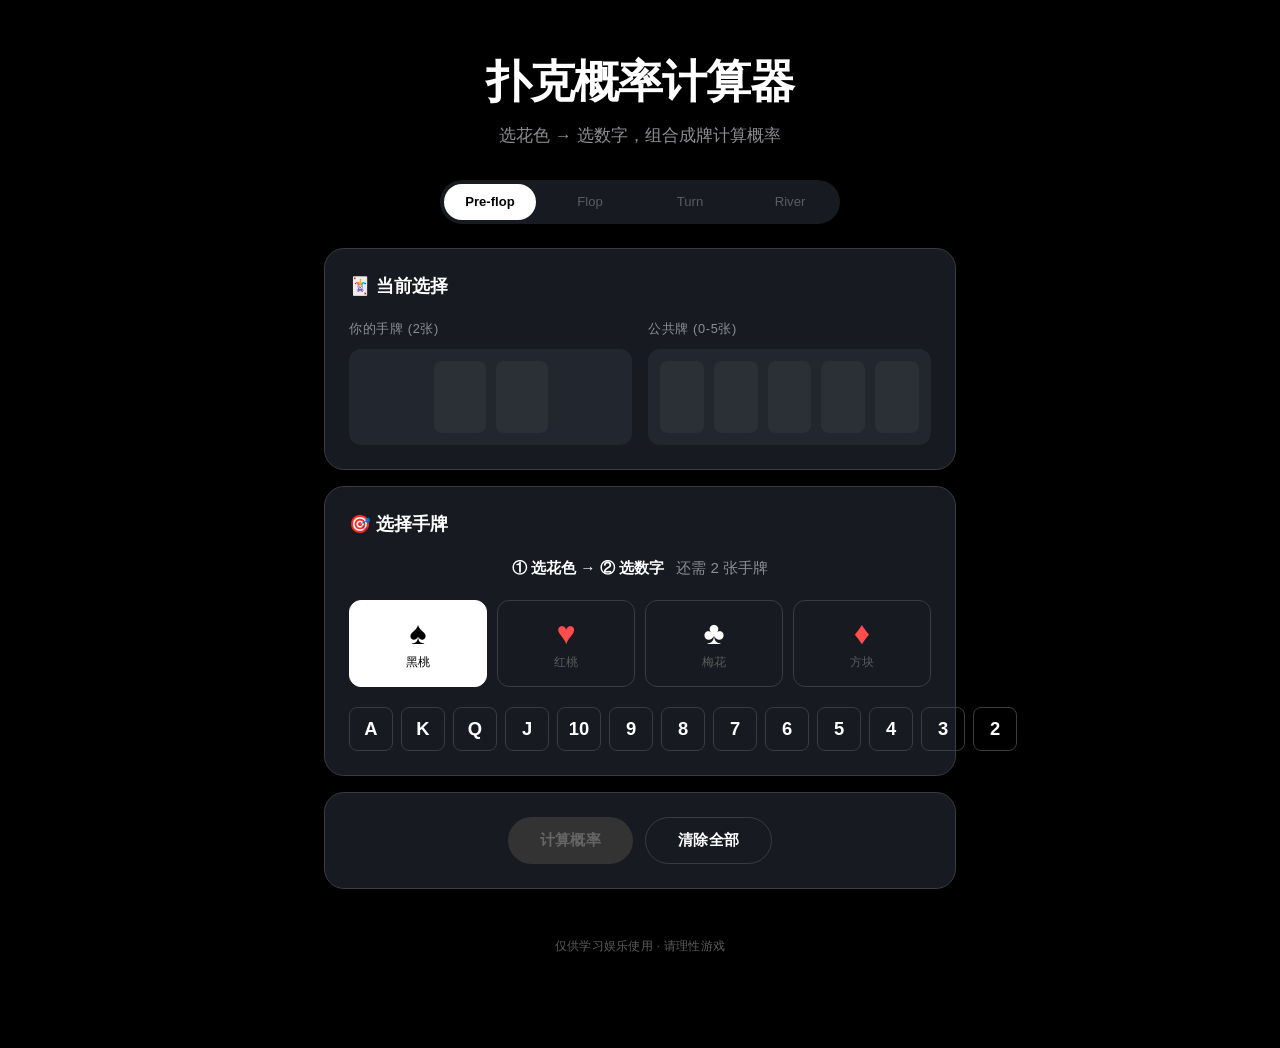
==== index.html @ 6c7aaf32 "style: Tesla极简科技风格UI重构" ====
<!DOCTYPE html>
<html lang="zh-CN">
<head>
    <meta charset="UTF-8">
    <meta name="viewport" content="width=device-width, initial-scale=1.0, maximum-scale=1.0, user-scalable=no, viewport-fit=cover">
    <meta name="theme-color" content="#000000">
    <meta name="apple-mobile-web-app-capable" content="yes">
    <meta name="apple-mobile-web-app-status-bar-style" content="black-translucent">
    <meta name="apple-mobile-web-app-title" content="扑克计算器">
    <meta name="description" content="德州扑克概率计算器 - 支持全阶段牌型概率计算，纯前端无需联网">
    <meta name="format-detection" content="telephone=no">
    
    <title>德州扑克概率计算器</title>
    
    <link rel="manifest" href="manifest.json">
    <link rel="apple-touch-icon" href="data:image/svg+xml,%3Csvg xmlns='http://www.w3.org/2000/svg' viewBox='0 0 192 192'%3E%3Crect width='192' height='192' rx='24' fill='%23000'/%3E%3Ctext x='96' y='120' font-size='100' text-anchor='middle' fill='%23fff'%3E♠%3C/text%3E%3C/svg%3E">
    <link rel="stylesheet" href="css/style.css">
</head>
<body>
    <div class="container">
        <header>
            <h1>扑克概率计算器</h1>
            <p>选花色 → 选数字，组合成牌计算概率</p>
        </header>

        <!-- 阶段指示器 -->
        <div class="stage-indicator">
            <div class="stage-item" id="stage-preflop">Pre-flop</div>
            <div class="stage-item" id="stage-flop">Flop</div>
            <div class="stage-item" id="stage-turn">Turn</div>
            <div class="stage-item" id="stage-river">River</div>
        </div>

        <!-- 已选牌展示 -->
        <div class="section">
            <div class="section-title">🃏 当前选择</div>
            <div class="selected-cards-area">
                <div class="card-group">
                    <div class="card-group-label">你的手牌 (2张)</div>
                    <div class="card-slots" id="hole-slots">
                        <div class="card-slot" data-index="0" onclick="removeHoleCard(0)"></div>
                        <div class="card-slot" data-index="1" onclick="removeHoleCard(1)"></div>
                    </div>
                </div>
                <div class="card-group">
                    <div class="card-group-label">公共牌 (0-5张)</div>
                    <div class="card-slots" id="community-slots">
                        <div class="card-slot" data-index="0" onclick="removeCommunityCard(0)"></div>
                        <div class="card-slot" data-index="1" onclick="removeCommunityCard(1)"></div>
                        <div class="card-slot" data-index="2" onclick="removeCommunityCard(2)"></div>
                        <div class="card-slot" data-index="3" onclick="removeCommunityCard(3)"></div>
                        <div class="card-slot" data-index="4" onclick="removeCommunityCard(4)"></div>
                    </div>
                </div>
            </div>
        </div>

        <!-- 两步选牌区域 -->
        <div class="section">
            <div class="section-title">🎯 选择手牌</div>
            
            <div class="picker-hint" id="picker-hint">
                <strong>① 选一个花色</strong> → <strong>② 选一个数字</strong>
            </div>
            
            <!-- 花色选择 -->
            <div class="suit-picker" id="suit-picker">
                <button class="suit-btn" data-suit="♠" onclick="selectSuit('♠')">
                    <span class="suit-icon">♠</span>
                    <span class="suit-name">黑桃</span>
                </button>
                <button class="suit-btn" data-suit="♥" onclick="selectSuit('♥')">
                    <span class="suit-icon">♥</span>
                    <span class="suit-name">红桃</span>
                </button>
                <button class="suit-btn" data-suit="♣" onclick="selectSuit('♣')">
                    <span class="suit-icon">♣</span>
                    <span class="suit-name">梅花</span>
                </button>
                <button class="suit-btn" data-suit="♦" onclick="selectSuit('♦')">
                    <span class="suit-icon">♦</span>
                    <span class="suit-name">方块</span>
                </button>
            </div>
            
            <!-- 数字选择 -->
            <div class="rank-picker" id="rank-picker"></div>
        </div>

        <!-- 操作按钮 -->
        <div class="section" style="text-align:center;">
            <div class="actions">
                <button class="btn btn-primary" id="calc-btn" onclick="calculate()" disabled>计算概率</button>
                <button class="btn btn-secondary" onclick="clearAll()">清除全部</button>
            </div>
        </div>

        <!-- 进度条 -->
        <div class="progress-container" id="progress-area">
            <div class="progress-text" id="progress-text">正在计算...</div>
            <div class="progress-bar"><div class="progress-fill" id="progress-fill"></div></div>
        </div>

        <!-- 结果展示 -->
        <div class="section result-section" id="result-area">
            <div class="section-title">📊 概率分析</div>
            <div class="result-info" id="result-info"></div>
            <div class="probability-list" id="probability-list"></div>
        </div>

        <footer>
            <p>仅供学习娱乐使用 · 请理性游戏</p>
        </footer>
    </div>

    <!-- PWA 安装提示条 -->
    <div class="pwa-install-banner" id="pwa-banner">
        <span>添加到主屏幕，像App一样使用</span>
        <button class="btn btn-primary" id="pwa-install-btn" onclick="installPWA()" style="padding:8px 20px;font-size:0.85em;min-height:auto;">安装</button>
        <button class="btn btn-secondary" onclick="dismissPWA()" style="padding:8px 14px;font-size:0.85em;min-height:auto;">✕</button>
    </div>

    <script src="js/poker-engine.js"></script>
    <script>
        // ============ PWA 支持 ============
        let deferredPrompt = null;
        
        if ('serviceWorker' in navigator) {
            window.addEventListener('load', () => {
                navigator.serviceWorker.register('./sw.js')
                    .then(reg => console.log('SW 注册成功'))
                    .catch(err => console.log('SW 注册失败:', err));
            });
        }
        
        window.addEventListener('beforeinstallprompt', (e) => {
            e.preventDefault();
            deferredPrompt = e;
            setTimeout(() => {
                const banner = document.getElementById('pwa-banner');
                if (banner && !localStorage.getItem('pwa-dismissed')) {
                    banner.classList.add('show');
                }
            }, 3000);
        });
        
        function installPWA() {
            if (deferredPrompt) {
                deferredPrompt.prompt();
                deferredPrompt.userChoice.then((choiceResult) => {
                    if (choiceResult.outcome === 'accepted') {
                        console.log('用户接受了PWA安装');
                    }
                    deferredPrompt = null;
                    document.getElementById('pwa-banner').classList.remove('show');
                });
            } else {
                alert('iOS用户：请点击 Safari 底部分享按钮，然后选择「添加到主屏幕」');
            }
        }
        
        function dismissPWA() {
            document.getElementById('pwa-banner').classList.remove('show');
            localStorage.setItem('pwa-dismissed', 'true');
        }
        
        if (window.matchMedia('(display-mode: standalone)').matches || navigator.standalone === true) {
            document.body.classList.add('standalone');
        }

        // ============ 核心逻辑 ============
        let holeCards = [];
        let communityCards = [];
        let selectedSuit = '♠';
        const RANKS_ORDER = ['A', 'K', 'Q', 'J', '10', '9', '8', '7', '6', '5', '4', '3', '2'];

        function init() {
            renderRankPicker();
            updateUI();
        }

        function renderRankPicker() {
            const container = document.getElementById('rank-picker');
            container.innerHTML = '';
            
            for (const rank of RANKS_ORDER) {
                const btn = document.createElement('button');
                btn.className = 'rank-btn';
                btn.textContent = rank;
                btn.dataset.rank = rank;
                btn.setAttribute('aria-label', '数字' + rank);
                btn.onclick = () => onRankClick(rank);
                container.appendChild(btn);
            }
        }

        function selectSuit(suit) {
            selectedSuit = suit;
            updateSuitButtons();
            updateRankButtons();
        }

        function onRankClick(rank) {
            const cardStr = selectedSuit + rank;
            const card = new Card(selectedSuit, rank);
            
            const inHole = holeCards.find(c => c.toString() === cardStr);
            const inCommunity = communityCards.find(c => c.toString() === cardStr);
            
            if (inHole) {
                holeCards = holeCards.filter(c => c.toString() !== cardStr);
            } else if (inCommunity) {
                communityCards = communityCards.filter(c => c.toString() !== cardStr);
            } else {
                if (holeCards.length < 2) {
                    holeCards.push(card);
                } else if (communityCards.length < 5) {
                    communityCards.push(card);
                }
            }
            
            updateUI();
        }

        function removeHoleCard(index) {
            if (index < holeCards.length) {
                holeCards.splice(index, 1);
                updateUI();
            }
        }

        function removeCommunityCard(index) {
            if (index < communityCards.length) {
                communityCards.splice(index, 1);
                updateUI();
            }
        }

        function clearAll() {
            holeCards = [];
            communityCards = [];
            document.getElementById('result-area').classList.remove('visible');
            document.getElementById('progress-area').classList.remove('visible');
            updateUI();
        }

        function updateSuitButtons() {
            document.querySelectorAll('.suit-btn').forEach(btn => {
                const suit = btn.dataset.suit;
                btn.classList.toggle('active', suit === selectedSuit);
            });
        }

        function updateRankButtons() {
            document.querySelectorAll('.rank-btn').forEach(btn => {
                const rank = btn.dataset.rank;
                const cardStr = selectedSuit + rank;
                
                let isSelected = false;
                for (const s of SUITS) {
                    const cs = s + rank;
                    if (holeCards.find(c => c.toString() === cs) || 
                        communityCards.find(c => c.toString() === cs)) {
                        isSelected = true;
                        break;
                    }
                }
                
                const isCurrentSelected = holeCards.find(c => c.toString() === cardStr) || 
                                          communityCards.find(c => c.toString() === cardStr);
                
                btn.classList.remove('selected', 'disabled', 'other-suit');
                
                if (isCurrentSelected) {
                    btn.classList.add('selected');
                } else if (isSelected) {
                    btn.classList.add('other-suit');
                }
                
                if (holeCards.length >= 2 && communityCards.length >= 5 && !isSelected) {
                    btn.classList.add('disabled');
                }
            });
        }

        function updateUI() {
            const holeSlots = document.getElementById('hole-slots').children;
            for (let i = 0; i < 2; i++) {
                const slot = holeSlots[i];
                if (i < holeCards.length) {
                    const c = holeCards[i];
                    slot.textContent = c.toString();
                    slot.className = 'card-slot filled ' + ((c.suit === '♥' || c.suit === '♦') ? 'red' : 'black');
                } else {
                    slot.textContent = '';
                    slot.className = 'card-slot';
                }
            }
            
            const commSlots = document.getElementById('community-slots').children;
            for (let i = 0; i < 5; i++) {
                const slot = commSlots[i];
                if (i < communityCards.length) {
                    const c = communityCards[i];
                    slot.textContent = c.toString();
                    slot.className = 'card-slot filled ' + ((c.suit === '♥' || c.suit === '♦') ? 'red' : 'black');
                } else {
                    slot.textContent = '';
                    slot.className = 'card-slot';
                }
            }
            
            updateHint();
            updateSuitButtons();
            updateRankButtons();
            
            const stages = ['preflop', 'flop', 'turn', 'river'];
            const cc = communityCards.length;
            let active = cc >= 5 ? 3 : cc >= 4 ? 2 : cc >= 3 ? 1 : 0;
            stages.forEach((s, i) => {
                const el = document.getElementById('stage-' + s);
                el.classList.toggle('active', i === active);
            });
            
            document.getElementById('calc-btn').disabled = holeCards.length !== 2;
        }

        function updateHint() {
            const hint = document.getElementById('picker-hint');
            
            let hintHTML = '';
            if (holeCards.length < 2) {
                hintHTML = `<strong>① 选花色 → ② 选数字</strong> <span style="color:var(--text-secondary);margin-left:8px;">还需 ${2 - holeCards.length} 张手牌</span>`;
            } else if (communityCards.length < 5) {
                hintHTML = `<strong>① 选花色 → ② 选数字</strong> <span style="color:var(--text-secondary);margin-left:8px;">还需 ${5 - communityCards.length} 张公共牌</span>`;
            } else {
                hintHTML = `<span style="color:var(--success);">✓ 已选满 ${holeCards.length + communityCards.length} 张牌，可以计算了</span>`;
            }
            hint.innerHTML = hintHTML;
        }

        async function calculate() {
            if (holeCards.length !== 2) return;
            const progressArea = document.getElementById('progress-area');
            const progressFill = document.getElementById('progress-fill');
            const progressText = document.getElementById('progress-text');
            const resultArea = document.getElementById('result-area');
            
            progressArea.classList.add('visible');
            resultArea.classList.remove('visible');
            progressFill.style.width = '0%';
            
            await new Promise(r => setTimeout(r, 50));
            progressText.textContent = '正在计算中...';
            progressFill.style.width = '30%';
            await new Promise(r => setTimeout(r, 50));
            
            setTimeout(() => {
                const result = calculateProbabilities(holeCards, communityCards);
                progressFill.style.width = '100%';
                progressText.textContent = '计算完成';
                setTimeout(() => {
                    progressArea.classList.remove('visible');
                    showResults(result);
                }, 300);
            }, 100);
        }

        function showResults(result) {
            const resultArea = document.getElementById('result-area');
            const resultInfo = document.getElementById('result-info');
            const probList = document.getElementById('probability-list');
            
            const methodText = result.exact ? '精确计算' : '蒙特卡洛模拟';
            const badgeClass = result.exact ? 'exact-badge' : 'monte-badge';
            resultInfo.innerHTML = `
                <div style="margin-bottom:4px;">${getStageName()}</div>
                <div><span class="${badgeClass}">${methodText}</span></div>
                <div style="margin-top:6px;font-size:0.8rem;color:var(--text-muted);">评估 ${result.total.toLocaleString()} 种组合</div>
            `;
            
            probList.innerHTML = '';
            const maxProb = result.top7[0].probability;
            
            for (let i = 0; i < result.top7.length; i++) {
                const item = result.top7[i];
                if (item.probability <= 0) continue;
                const pct = item.probability.toFixed(2);
                const wp = maxProb > 0 ? (item.probability / maxProb * 100) : 0;
                let bc = 'very-low';
                if (item.probability > 20) bc = 'high';
                else if (item.probability > 5) bc = 'medium';
                else if (item.probability > 1) bc = 'low';
                
                const div = document.createElement('div');
                div.className = 'prob-item';
                div.innerHTML = `
                    <div class="prob-label">${item.name}</div>
                    <div class="prob-bar-container">
                        <div class="prob-bar ${bc}" style="width:0%">${pct}%</div>
                    </div>
                `;
                probList.appendChild(div);
                setTimeout(() => {
                    div.querySelector('.prob-bar').style.width = Math.max(wp, 8) + '%';
                }, 100 + i * 100);
            }
            
            resultArea.classList.add('visible');
            resultArea.scrollIntoView({ behavior: 'smooth', block: 'nearest' });
        }

        function getStageName() {
            const c = communityCards.length;
            if (c === 0) return 'Pre-flop（翻牌前）';
            if (c === 3) return 'Flop（翻牌圈）';
            if (c === 4) return 'Turn（转牌圈）';
            if (c === 5) return 'River（河牌圈）';
            return '未知阶段';
        }

        init();
    </script>
</body>
</html>
---- css/style.css ----
/* 德州扑克概率计算器 - Tesla 极简科技风格 */

* {
    margin: 0;
    padding: 0;
    box-sizing: border-box;
    -webkit-tap-highlight-color: transparent;
}

:root {
    --bg-primary: #000000;
    --bg-card: #171a20;
    --bg-card-hover: #22262e;
    --bg-input: #22262e;
    --text-primary: #ffffff;
    --text-secondary: #8e8e93;
    --text-muted: #5c5c5e;
    --accent: #3e6ae1;
    --accent-hover: #3457b1;
    --border: #393c41;
    --border-light: rgba(255,255,255,0.1);
    --success: #12bb6a;
    --warning: #f5a623;
    --danger: #e82127;
    --radius-sm: 8px;
    --radius-md: 12px;
    --radius-lg: 20px;
    --radius-full: 100px;
}

body {
    font-family: -apple-system, BlinkMacSystemFont, 'Segoe UI', 'PingFang SC', 'Microsoft YaHei', sans-serif;
    background: var(--bg-primary);
    color: var(--text-primary);
    min-height: 100vh;
    min-height: 100dvh;
    -webkit-font-smoothing: antialiased;
    line-height: 1.5;
    padding: 0;
}

.container {
    max-width: 680px;
    margin: 0 auto;
    padding: 0 24px 60px;
}

/* ========== 头部 ========== */
header {
    text-align: center;
    padding: 48px 0 32px;
}

header h1 {
    font-size: clamp(1.8rem, 5vw, 2.8rem);
    font-weight: 600;
    letter-spacing: -0.02em;
    margin-bottom: 8px;
    color: var(--text-primary);
}

header p {
    color: var(--text-secondary);
    font-size: clamp(0.9rem, 2.5vw, 1.05rem);
    font-weight: 400;
}

/* ========== 阶段指示器 ========== */
.stage-indicator {
    display: flex;
    justify-content: center;
    gap: 8px;
    margin: 0 0 24px;
    padding: 4px;
    background: var(--bg-card);
    border-radius: var(--radius-full);
    max-width: 400px;
    margin-left: auto;
    margin-right: auto;
}

.stage-item {
    flex: 1;
    text-align: center;
    padding: 8px 4px;
    border-radius: var(--radius-full);
    color: var(--text-muted);
    font-size: clamp(0.7rem, 1.8vw, 0.82rem);
    font-weight: 500;
    transition: all 0.3s ease;
    cursor: default;
}

.stage-item.active {
    background: var(--text-primary);
    color: var(--bg-primary);
    font-weight: 600;
}

/* ========== 区域通用样式 ========== */
.section {
    background: var(--bg-card);
    border-radius: var(--radius-lg);
    padding: 24px;
    margin-bottom: 16px;
    border: 1px solid var(--border);
    transition: border-color 0.2s;
}

.section:hover {
    border-color: var(--border-light);
}

.section-title {
    font-size: 1.1rem;
    font-weight: 600;
    color: var(--text-primary);
    margin-bottom: 20px;
    display: flex;
    align-items: center;
    gap: 8px;
}

/* ========== 已选牌区域 ========== */
.selected-cards-area {
    display: flex;
    gap: 16px;
    flex-wrap: wrap;
}

.card-group {
    flex: 1;
    min-width: 140px;
}

.card-group-label {
    font-size: 0.8rem;
    color: var(--text-secondary);
    margin-bottom: 10px;
    font-weight: 500;
    text-transform: uppercase;
    letter-spacing: 0.05em;
}

.card-slots {
    display: flex;
    gap: 10px;
    min-height: 76px;
    padding: 12px;
    background: var(--bg-input);
    border-radius: var(--radius-md);
    justify-content: center;
    align-items: center;
}

.card-slot {
    width: 52px;
    height: 72px;
    border-radius: var(--radius-sm);
    background: rgba(255,255,255,0.04);
    display: flex;
    align-items: center;
    justify-content: center;
    font-size: 1.5rem;
    cursor: pointer;
    transition: all 0.2s ease;
    border: 1.5px solid transparent;
    user-select: none;
    -webkit-user-select: none;
    color: var(--text-muted);
}

.card-slot:hover {
    border-color: var(--border);
}

.card-slot.filled {
    background: #ffffff;
    box-shadow: 0 2px 12px rgba(255,255,255,0.15);
    font-weight: 600;
}

.card-slot.filled.red {
    color: #e82127;
}

.card-slot.filled.black {
    color: #171a20;
}

/* ========== 选牌提示 ========== */
.picker-hint {
    text-align: center;
    margin-bottom: 20px;
    font-size: 0.95rem;
    color: var(--text-secondary);
}

.picker-hint strong {
    color: var(--text-primary);
    font-weight: 600;
}

/* ========== 花色选择器 ========== */
.suit-picker {
    display: grid;
    grid-template-columns: repeat(4, 1fr);
    gap: 10px;
    margin-bottom: 20px;
}

.suit-btn {
    display: flex;
    flex-direction: column;
    align-items: center;
    justify-content: center;
    padding: 16px 8px;
    border-radius: var(--radius-md);
    border: 1.5px solid var(--border);
    background: transparent;
    color: var(--text-primary);
    cursor: pointer;
    transition: all 0.2s ease;
    user-select: none;
    -webkit-user-select: none;
    touch-action: manipulation;
    gap: 4px;
}

.suit-btn:hover {
    background: var(--bg-card-hover);
    border-color: var(--text-secondary);
}

.suit-btn:active {
    transform: scale(0.97);
}

.suit-btn .suit-icon {
    font-size: 2rem;
    line-height: 1;
    margin-bottom: 2px;
}

.suit-btn[data-suit="♠"] .suit-icon,
.suit-btn[data-suit="♣"] .suit-icon {
    color: var(--text-primary);
}

.suit-btn[data-suit="♥"] .suit-icon,
.suit-btn[data-suit="♦"] .suit-icon {
    color: #ff4d4d;
}

.suit-btn .suit-name {
    font-size: 0.72rem;
    color: var(--text-muted);
    font-weight: 500;
}

.suit-btn.active {
    background: var(--text-primary);
    border-color: var(--text-primary);
}

.suit-btn.active .suit-icon {
    color: var(--bg-primary) !important;
}

.suit-btn.active .suit-name {
    color: var(--bg-primary);
}

/* ========== 数字选择器 ========== */
.rank-picker {
    display: grid;
    grid-template-columns: repeat(7, 1fr);
    gap: 8px;
}

@media (min-width: 600px) {
    .rank-picker {
        grid-template-columns: repeat(13, 1fr);
    }
}

.rank-btn {
    aspect-ratio: 1;
    border-radius: var(--radius-sm);
    border: 1.5px solid var(--border);
    background: transparent;
    color: var(--text-primary);
    font-size: 1.15rem;
    font-weight: 600;
    cursor: pointer;
    transition: all 0.15s ease;
    display: flex;
    align-items: center;
    justify-content: center;
    user-select: none;
    -webkit-user-select: none;
    touch-action: manipulation;
    font-family: inherit;
    padding: 0;
    min-height: 44px;
}

.rank-btn:hover {
    background: var(--bg-card-hover);
    border-color: var(--text-secondary);
}

.rank-btn:active {
    transform: scale(0.94);
}

.rank-btn.selected {
    background: var(--text-primary);
    color: var(--bg-primary);
    border-color: var(--text-primary);
    box-shadow: 0 0 16px rgba(255,255,255,0.2);
}

.rank-btn.other-suit {
    background: rgba(255,255,255,0.04);
    border-color: rgba(255,255,255,0.05);
    color: var(--text-muted);
}

.rank-btn.disabled {
    opacity: 0.15;
    cursor: not-allowed;
    pointer-events: none;
}

/* ========== 操作按钮 ========== */
.actions {
    display: flex;
    gap: 12px;
    justify-content: center;
    flex-wrap: wrap;
}

.btn {
    padding: 12px 32px;
    border-radius: var(--radius-full);
    border: none;
    font-size: 0.95rem;
    font-weight: 600;
    cursor: pointer;
    transition: all 0.25s ease;
    font-family: inherit;
    user-select: none;
    -webkit-user-select: none;
    touch-action: manipulation;
    min-height: 44px;
    letter-spacing: 0.02em;
}

.btn:active {
    transform: scale(0.97);
}

.btn-primary {
    background: var(--text-primary);
    color: var(--bg-primary);
}

.btn-primary:hover:not(:disabled) {
    background: #e0e0e0;
    box-shadow: 0 4px 20px rgba(255,255,255,0.15);
}

.btn-primary:disabled {
    background: #333;
    color: #666;
    cursor: not-allowed;
}

.btn-secondary {
    background: transparent;
    color: var(--text-primary);
    border: 1.5px solid var(--border);
}

.btn-secondary:hover {
    background: var(--bg-card-hover);
    border-color: var(--text-secondary);
}

/* ========== 结果区域 ========== */
.result-section {
    display: none;
}

.result-section.visible {
    display: block;
    animation: fadeIn 0.5s ease;
}

.result-info {
    text-align: center;
    margin-bottom: 24px;
    color: var(--text-secondary);
    font-size: 0.9rem;
}

.result-info .exact-badge {
    display: inline-block;
    padding: 4px 14px;
    border-radius: var(--radius-full);
    background: rgba(18,187,106,0.15);
    color: var(--success);
    font-size: 0.8rem;
    font-weight: 600;
    margin: 4px 2px;
    border: 1px solid rgba(18,187,106,0.3);
}

.result-info .monte-badge {
    display: inline-block;
    padding: 4px 14px;
    border-radius: var(--radius-full);
    background: rgba(245,166,35,0.15);
    color: var(--warning);
    font-size: 0.8rem;
    font-weight: 600;
    margin: 4px 2px;
    border: 1px solid rgba(245,166,35,0.3);
}

/* ========== 概率条 ========== */
.probability-list {
    display: flex;
    flex-direction: column;
    gap: 10px;
}

.prob-item {
    display: flex;
    align-items: center;
    gap: 12px;
}

.prob-label {
    width: clamp(56px, 16vw, 90px);
    text-align: right;
    font-weight: 600;
    font-size: 0.88rem;
    flex-shrink: 0;
    color: var(--text-secondary);
}

.prob-bar-container {
    flex: 1;
    height: 32px;
    background: var(--bg-input);
    border-radius: var(--radius-full);
    overflow: hidden;
    position: relative;
}

.prob-bar {
    height: 100%;
    border-radius: var(--radius-full);
    transition: width 0.8s cubic-bezier(0.34, 1.56, 0.64, 1);
    display: flex;
    align-items: center;
    justify-content: flex-end;
    padding-right: 14px;
    font-weight: 600;
    font-size: 0.82rem;
    min-width: 50px;
    white-space: nowrap;
}

.prob-bar.high { background: linear-gradient(90deg, #12bb6a, #0d9c56); color: #fff; }
.prob-bar.medium { background: linear-gradient(90deg, #f5a623, #d48c1a); color: #fff; }
.prob-bar.low { background: linear-gradient(90deg, #e82127, #c41a1f); color: #fff; }
.prob-bar.very-low { background: linear-gradient(90deg, #7c3aed, #5b21b6); color: #fff; }

/* ========== 进度条 ========== */
.progress-container {
    display: none;
    margin: 16px 0;
    text-align: center;
}

.progress-container.visible {
    display: block;
}

.progress-bar {
    width: 100%;
    height: 4px;
    background: var(--bg-input);
    border-radius: 2px;
    overflow: hidden;
    margin: 12px 0;
}

.progress-fill {
    height: 100%;
    background: var(--text-primary);
    border-radius: 2px;
    transition: width 0.3s ease;
    width: 0%;
}

.progress-text {
    color: var(--text-secondary);
    font-size: 0.85rem;
}

/* ========== 页脚 ========== */
footer {
    text-align: center;
    padding: 32px 10px;
    color: var(--text-muted);
    font-size: 0.78rem;
    letter-spacing: 0.02em;
}

/* ========== PWA 安装提示 ========== */
.pwa-install-banner {
    display: none;
    position: fixed;
    bottom: 0;
    left: 0;
    right: 0;
    background: var(--bg-card);
    border-top: 1px solid var(--border);
    padding: 16px 20px;
    z-index: 1000;
    align-items: center;
    justify-content: space-between;
    gap: 12px;
    box-shadow: 0 -8px 32px rgba(0,0,0,0.5);
}

.pwa-install-banner.show {
    display: flex;
}

.pwa-install-banner span {
    font-size: 0.9rem;
    color: var(--text-secondary);
}

/* ========== 分隔线 ========== */
.divider {
    height: 1px;
    background: var(--border);
    margin: 16px 0;
}

/* ========== 响应式断点 ========== */
@media (max-width: 600px) {
    .container { padding: 0 16px 40px; }
    .section { padding: 20px; border-radius: 16px; }
    header { padding: 32px 0 24px; }
    
    .suit-btn { padding: 12px 4px; }
    .suit-btn .suit-icon { font-size: 1.6rem; }
    
    .rank-btn { min-height: 40px; font-size: 1rem; }
    
    .actions { flex-direction: column; }
    .btn { width: 100%; max-width: 100%; }
}

@media (max-width: 400px) {
    .suit-picker { gap: 6px; }
    .suit-btn { border-radius: 10px; padding: 10px 2px; }
    .suit-btn .suit-name { font-size: 0.65rem; }
    
    .rank-picker { gap: 5px; }
    .rank-btn { border-radius: 8px; font-size: 0.9rem; }
}

/* ========== 动画 ========== */
@keyframes fadeIn {
    from { opacity: 0; transform: translateY(16px); }
    to { opacity: 1; transform: translateY(0); }
}

/* ========== 减少动画偏好 ========== */
@media (prefers-reduced-motion: reduce) {
    *, *::before, *::after {
        animation-duration: 0.01ms !important;
        transition-duration: 0.01ms !important;
    }
}
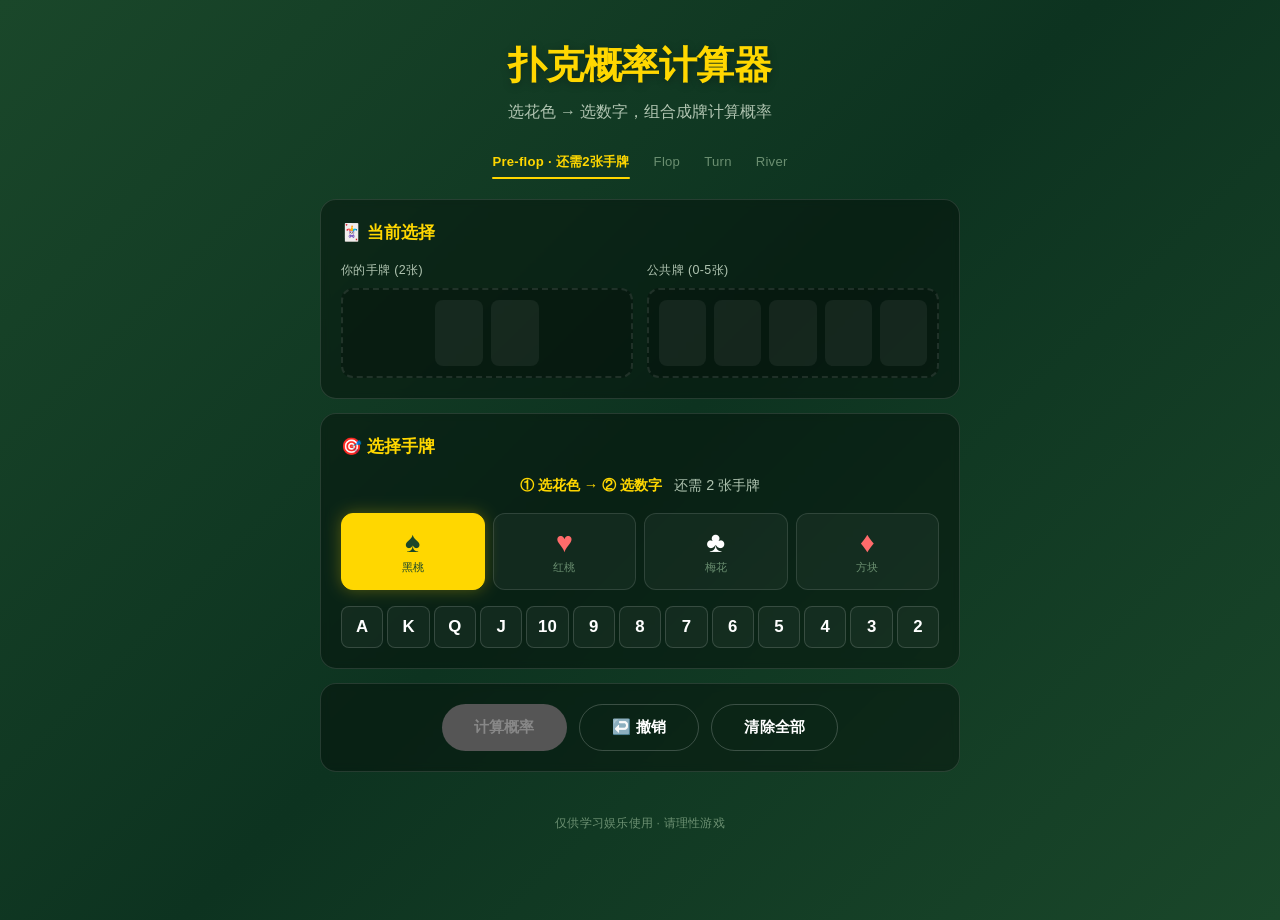
==== commit f7427f0c: "feat: 添加撤销按钮 + 动态阶段指示器" ====
--- a/index.html
+++ b/index.html
@@ -3,7 +3,7 @@
 <head>
     <meta charset="UTF-8">
     <meta name="viewport" content="width=device-width, initial-scale=1.0, maximum-scale=1.0, user-scalable=no, viewport-fit=cover">
-    <meta name="theme-color" content="#000000">
+    <meta name="theme-color" content="#0d3320">
     <meta name="apple-mobile-web-app-capable" content="yes">
     <meta name="apple-mobile-web-app-status-bar-style" content="black-translucent">
     <meta name="apple-mobile-web-app-title" content="扑克计算器">
@@ -13,7 +13,7 @@
     <title>德州扑克概率计算器</title>
     
     <link rel="manifest" href="manifest.json">
-    <link rel="apple-touch-icon" href="data:image/svg+xml,%3Csvg xmlns='http://www.w3.org/2000/svg' viewBox='0 0 192 192'%3E%3Crect width='192' height='192' rx='24' fill='%23000'/%3E%3Ctext x='96' y='120' font-size='100' text-anchor='middle' fill='%23fff'%3E♠%3C/text%3E%3C/svg%3E">
+    <link rel="apple-touch-icon" href="data:image/svg+xml,%3Csvg xmlns='http://www.w3.org/2000/svg' viewBox='0 0 192 192'%3E%3Crect width='192' height='192' rx='24' fill='%230d3320'/%3E%3Ctext x='96' y='120' font-size='100' text-anchor='middle' fill='%23ffd700'%3E♠%3C/text%3E%3C/svg%3E">
     <link rel="stylesheet" href="css/style.css">
 </head>
 <body>
@@ -24,11 +24,11 @@
         </header>
 
         <!-- 阶段指示器 -->
-        <div class="stage-indicator">
-            <div class="stage-item" id="stage-preflop">Pre-flop</div>
-            <div class="stage-item" id="stage-flop">Flop</div>
-            <div class="stage-item" id="stage-turn">Turn</div>
-            <div class="stage-item" id="stage-river">River</div>
+        <div class="stage-indicator" id="stage-indicator">
+            <div class="stage-item active" id="stage-preflop" data-stage="0">Pre-flop</div>
+            <div class="stage-item" id="stage-flop" data-stage="3">Flop</div>
+            <div class="stage-item" id="stage-turn" data-stage="4">Turn</div>
+            <div class="stage-item" id="stage-river" data-stage="5">River</div>
         </div>
 
         <!-- 已选牌展示 -->
@@ -91,6 +91,7 @@
         <div class="section" style="text-align:center;">
             <div class="actions">
                 <button class="btn btn-primary" id="calc-btn" onclick="calculate()" disabled>计算概率</button>
+                <button class="btn btn-secondary" id="undo-btn" onclick="undoLastCard()" disabled>↩️ 撤销</button>
                 <button class="btn btn-secondary" onclick="clearAll()">清除全部</button>
             </div>
         </div>
@@ -172,6 +173,7 @@
         let holeCards = [];
         let communityCards = [];
         let selectedSuit = '♠';
+        let cardHistory = []; // 记录添加顺序，用于撤销
         const RANKS_ORDER = ['A', 'K', 'Q', 'J', '10', '9', '8', '7', '6', '5', '4', '3', '2'];
 
         function init() {
@@ -208,30 +210,61 @@
             const inCommunity = communityCards.find(c => c.toString() === cardStr);
             
             if (inHole) {
+                // 取消选择（从手牌中移除）
                 holeCards = holeCards.filter(c => c.toString() !== cardStr);
+                cardHistory = cardHistory.filter(h => h !== cardStr);
             } else if (inCommunity) {
+                // 取消选择（从公共牌中移除）
                 communityCards = communityCards.filter(c => c.toString() !== cardStr);
+                cardHistory = cardHistory.filter(h => h !== cardStr);
             } else {
+                // 添加新牌
                 if (holeCards.length < 2) {
                     holeCards.push(card);
+                    cardHistory.push(cardStr);
                 } else if (communityCards.length < 5) {
                     communityCards.push(card);
-                }
-            }
+                    cardHistory.push(cardStr);
+                }
+            }
+            
+            updateUI();
+        }
+
+        // 撤销上一张
+        function undoLastCard() {
+            if (cardHistory.length === 0) return;
+            
+            const lastCardStr = cardHistory[cardHistory.length - 1];
+            
+            // 从手牌或公共牌中移除
+            const inHole = holeCards.find(c => c.toString() === lastCardStr);
+            if (inHole) {
+                holeCards = holeCards.filter(c => c.toString() !== lastCardStr);
+            } else {
+                communityCards = communityCards.filter(c => c.toString() !== lastCardStr);
+            }
+            
+            // 从历史记录中移除
+            cardHistory.pop();
             
             updateUI();
         }
 
         function removeHoleCard(index) {
             if (index < holeCards.length) {
+                const removed = holeCards[index].toString();
                 holeCards.splice(index, 1);
+                cardHistory = cardHistory.filter(h => h !== removed);
                 updateUI();
             }
         }
 
         function removeCommunityCard(index) {
             if (index < communityCards.length) {
+                const removed = communityCards[index].toString();
                 communityCards.splice(index, 1);
+                cardHistory = cardHistory.filter(h => h !== removed);
                 updateUI();
             }
         }
@@ -239,6 +272,7 @@
         function clearAll() {
             holeCards = [];
             communityCards = [];
+            cardHistory = [];
             document.getElementById('result-area').classList.remove('visible');
             document.getElementById('progress-area').classList.remove('visible');
             updateUI();
@@ -283,6 +317,56 @@
             });
         }
 
+        // 更新阶段指示器 - 动态显示当前状态
+        function updateStageIndicator() {
+            const stages = ['preflop', 'flop', 'turn', 'river'];
+            const cc = communityCards.length;
+            const hc = holeCards.length;
+            
+            // 清除所有active
+            stages.forEach(s => {
+                document.getElementById('stage-' + s).classList.remove('active');
+            });
+            
+            let activeStage = 'preflop';
+            let stageText = 'Pre-flop';
+            
+            if (cc === 0) {
+                // 翻牌前阶段
+                activeStage = 'preflop';
+                if (hc < 2) {
+                    stageText = `Pre-flop · 还需${2 - hc}张手牌`;
+                } else {
+                    stageText = 'Pre-flop · 翻牌前';
+                }
+            } else if (cc < 3) {
+                // 还在翻牌前阶段，等待翻牌（3张公共牌）
+                activeStage = 'preflop';
+                stageText = `Pre-flop · 还需${3 - cc}张翻牌`;
+            } else if (cc === 3) {
+                activeStage = 'flop';
+                stageText = 'Flop · 翻牌圈';
+            } else if (cc === 4) {
+                activeStage = 'turn';
+                stageText = 'Turn · 转牌圈';
+            } else if (cc === 5) {
+                activeStage = 'river';
+                stageText = 'River · 河牌圈';
+            }
+            
+            const activeEl = document.getElementById('stage-' + activeStage);
+            activeEl.classList.add('active');
+            activeEl.textContent = stageText;
+            
+            // 恢复其他阶段的原始文本
+            const originalTexts = { 'preflop': 'Pre-flop', 'flop': 'Flop', 'turn': 'Turn', 'river': 'River' };
+            stages.forEach(s => {
+                if (s !== activeStage) {
+                    document.getElementById('stage-' + s).textContent = originalTexts[s];
+                }
+            });
+        }
+
         function updateUI() {
             const holeSlots = document.getElementById('hole-slots').children;
             for (let i = 0; i < 2; i++) {
@@ -313,28 +397,27 @@
             updateHint();
             updateSuitButtons();
             updateRankButtons();
-            
-            const stages = ['preflop', 'flop', 'turn', 'river'];
-            const cc = communityCards.length;
-            let active = cc >= 5 ? 3 : cc >= 4 ? 2 : cc >= 3 ? 1 : 0;
-            stages.forEach((s, i) => {
-                const el = document.getElementById('stage-' + s);
-                el.classList.toggle('active', i === active);
-            });
-            
+            updateStageIndicator();
+            
+            // 更新按钮状态
             document.getElementById('calc-btn').disabled = holeCards.length !== 2;
+            document.getElementById('undo-btn').disabled = cardHistory.length === 0;
         }
 
         function updateHint() {
             const hint = document.getElementById('picker-hint');
+            const hc = holeCards.length;
+            const cc = communityCards.length;
             
             let hintHTML = '';
-            if (holeCards.length < 2) {
-                hintHTML = `<strong>① 选花色 → ② 选数字</strong> <span style="color:var(--text-secondary);margin-left:8px;">还需 ${2 - holeCards.length} 张手牌</span>`;
-            } else if (communityCards.length < 5) {
-                hintHTML = `<strong>① 选花色 → ② 选数字</strong> <span style="color:var(--text-secondary);margin-left:8px;">还需 ${5 - communityCards.length} 张公共牌</span>`;
+            if (hc < 2) {
+                hintHTML = `<strong>① 选花色 → ② 选数字</strong> <span style="color:var(--text-secondary);margin-left:8px;">还需 ${2 - hc} 张手牌</span>`;
+            } else if (cc < 3) {
+                hintHTML = `<strong>① 选花色 → ② 选数字</strong> <span style="color:var(--text-secondary);margin-left:8px;">还需 ${3 - cc} 张翻牌</span>`;
+            } else if (cc < 5) {
+                hintHTML = `<strong>① 选花色 → ② 选数字</strong> <span style="color:var(--text-secondary);margin-left:8px;">还需 ${5 - cc} 张公共牌</span>`;
             } else {
-                hintHTML = `<span style="color:var(--success);">✓ 已选满 ${holeCards.length + communityCards.length} 张牌，可以计算了</span>`;
+                hintHTML = `<span style="color:var(--success);">✓ 已选满 ${hc + cc} 张牌，可以计算了</span>`;
             }
             hint.innerHTML = hintHTML;
         }
--- a/css/style.css
+++ b/css/style.css
@@ -1,4 +1,4 @@
-/* 德州扑克概率计算器 - Tesla 极简科技风格 */
+/* 德州扑克概率计算器 - 绿色赌桌风格 */
 
 * {
     margin: 0;
@@ -8,29 +8,28 @@
 }
 
 :root {
-    --bg-primary: #000000;
-    --bg-card: #171a20;
-    --bg-card-hover: #22262e;
-    --bg-input: #22262e;
+    --bg-primary: #0d3320;
+    --bg-card: rgba(0,0,0,0.35);
+    --bg-card-hover: rgba(0,0,0,0.45);
+    --bg-input: rgba(0,0,0,0.25);
     --text-primary: #ffffff;
-    --text-secondary: #8e8e93;
-    --text-muted: #5c5c5e;
-    --accent: #3e6ae1;
-    --accent-hover: #3457b1;
-    --border: #393c41;
-    --border-light: rgba(255,255,255,0.1);
-    --success: #12bb6a;
-    --warning: #f5a623;
-    --danger: #e82127;
+    --text-secondary: #b0c4b1;
+    --text-muted: #6b8f71;
+    --border: rgba(255,255,255,0.12);
+    --border-light: rgba(255,255,255,0.08);
+    --accent: #ffd700;
+    --success: #4caf50;
+    --warning: #ff9800;
+    --danger: #f44336;
     --radius-sm: 8px;
     --radius-md: 12px;
-    --radius-lg: 20px;
+    --radius-lg: 16px;
     --radius-full: 100px;
 }
 
 body {
     font-family: -apple-system, BlinkMacSystemFont, 'Segoe UI', 'PingFang SC', 'Microsoft YaHei', sans-serif;
-    background: var(--bg-primary);
+    background: linear-gradient(135deg, #1a472a 0%, #0d3320 50%, #1a472a 100%);
     color: var(--text-primary);
     min-height: 100vh;
     min-height: 100dvh;
@@ -42,26 +41,27 @@
 .container {
     max-width: 680px;
     margin: 0 auto;
-    padding: 0 24px 60px;
+    padding: 0 20px 60px;
 }
 
 /* ========== 头部 ========== */
 header {
     text-align: center;
-    padding: 48px 0 32px;
+    padding: 36px 0 24px;
 }
 
 header h1 {
-    font-size: clamp(1.8rem, 5vw, 2.8rem);
-    font-weight: 600;
-    letter-spacing: -0.02em;
-    margin-bottom: 8px;
-    color: var(--text-primary);
+    font-size: clamp(1.6rem, 5vw, 2.4rem);
+    font-weight: 700;
+    letter-spacing: -0.01em;
+    margin-bottom: 6px;
+    color: #ffd700;
+    text-shadow: 0 2px 8px rgba(0,0,0,0.3);
 }
 
 header p {
     color: var(--text-secondary);
-    font-size: clamp(0.9rem, 2.5vw, 1.05rem);
+    font-size: clamp(0.85rem, 2.5vw, 1rem);
     font-weight: 400;
 }
 
@@ -69,53 +69,58 @@
 .stage-indicator {
     display: flex;
     justify-content: center;
-    gap: 8px;
+    gap: 24px;
     margin: 0 0 24px;
-    padding: 4px;
-    background: var(--bg-card);
-    border-radius: var(--radius-full);
-    max-width: 400px;
-    margin-left: auto;
-    margin-right: auto;
+    padding: 0;
+    background: transparent;
+    border-radius: 0;
 }
 
 .stage-item {
-    flex: 1;
     text-align: center;
-    padding: 8px 4px;
-    border-radius: var(--radius-full);
+    padding: 4px 0;
+    border-radius: 0;
     color: var(--text-muted);
-    font-size: clamp(0.7rem, 1.8vw, 0.82rem);
+    font-size: 0.82rem;
     font-weight: 500;
     transition: all 0.3s ease;
     cursor: default;
+    position: relative;
+    letter-spacing: 0.02em;
 }
 
 .stage-item.active {
-    background: var(--text-primary);
-    color: var(--bg-primary);
-    font-weight: 600;
+    background: transparent;
+    color: #ffd700;
+    font-weight: 700;
+}
+
+.stage-item.active::after {
+    content: '';
+    position: absolute;
+    bottom: -4px;
+    left: 0;
+    right: 0;
+    height: 2px;
+    background: #ffd700;
+    border-radius: 1px;
 }
 
 /* ========== 区域通用样式 ========== */
 .section {
     background: var(--bg-card);
     border-radius: var(--radius-lg);
-    padding: 24px;
+    padding: 20px;
+    margin-bottom: 14px;
+    border: 1px solid var(--border);
+    backdrop-filter: blur(4px);
+}
+
+.section-title {
+    font-size: 1.05rem;
+    font-weight: 600;
+    color: #ffd700;
     margin-bottom: 16px;
-    border: 1px solid var(--border);
-    transition: border-color 0.2s;
-}
-
-.section:hover {
-    border-color: var(--border-light);
-}
-
-.section-title {
-    font-size: 1.1rem;
-    font-weight: 600;
-    color: var(--text-primary);
-    margin-bottom: 20px;
     display: flex;
     align-items: center;
     gap: 8px;
@@ -124,80 +129,80 @@
 /* ========== 已选牌区域 ========== */
 .selected-cards-area {
     display: flex;
-    gap: 16px;
+    gap: 14px;
     flex-wrap: wrap;
 }
 
 .card-group {
     flex: 1;
-    min-width: 140px;
+    min-width: 130px;
 }
 
 .card-group-label {
-    font-size: 0.8rem;
+    font-size: 0.78rem;
     color: var(--text-secondary);
-    margin-bottom: 10px;
+    margin-bottom: 8px;
     font-weight: 500;
-    text-transform: uppercase;
-    letter-spacing: 0.05em;
+    letter-spacing: 0.03em;
 }
 
 .card-slots {
     display: flex;
-    gap: 10px;
-    min-height: 76px;
-    padding: 12px;
+    gap: 8px;
+    min-height: 68px;
+    padding: 10px;
     background: var(--bg-input);
     border-radius: var(--radius-md);
     justify-content: center;
     align-items: center;
+    border: 2px dashed rgba(255,255,255,0.1);
 }
 
 .card-slot {
-    width: 52px;
-    height: 72px;
+    width: 48px;
+    height: 66px;
     border-radius: var(--radius-sm);
-    background: rgba(255,255,255,0.04);
+    background: rgba(255,255,255,0.06);
     display: flex;
     align-items: center;
     justify-content: center;
-    font-size: 1.5rem;
+    font-size: 1.4rem;
     cursor: pointer;
     transition: all 0.2s ease;
-    border: 1.5px solid transparent;
+    border: 2px solid transparent;
     user-select: none;
     -webkit-user-select: none;
     color: var(--text-muted);
 }
 
 .card-slot:hover {
-    border-color: var(--border);
+    border-color: rgba(255,215,0,0.4);
 }
 
 .card-slot.filled {
-    background: #ffffff;
-    box-shadow: 0 2px 12px rgba(255,255,255,0.15);
+    background: #fff;
+    box-shadow: 0 2px 10px rgba(0,0,0,0.3);
     font-weight: 600;
 }
 
 .card-slot.filled.red {
-    color: #e82127;
+    color: #d32f2f;
 }
 
 .card-slot.filled.black {
-    color: #171a20;
+    color: #212121;
 }
 
 /* ========== 选牌提示 ========== */
 .picker-hint {
     text-align: center;
-    margin-bottom: 20px;
-    font-size: 0.95rem;
+    margin-bottom: 16px;
+    font-size: 0.9rem;
     color: var(--text-secondary);
 }
 
 .picker-hint strong {
-    color: var(--text-primary);
+    color: #ffd700;
     font-weight: 600;
 }
 
@@ -205,8 +210,8 @@
 .suit-picker {
     display: grid;
     grid-template-columns: repeat(4, 1fr);
-    gap: 10px;
-    margin-bottom: 20px;
+    gap: 8px;
+    margin-bottom: 16px;
 }
 
 .suit-btn {
@@ -214,22 +219,22 @@
     flex-direction: column;
     align-items: center;
     justify-content: center;
-    padding: 16px 8px;
+    padding: 14px 6px;
     border-radius: var(--radius-md);
     border: 1.5px solid var(--border);
-    background: transparent;
+    background: rgba(255,255,255,0.04);
     color: var(--text-primary);
     cursor: pointer;
     transition: all 0.2s ease;
     user-select: none;
     -webkit-user-select: none;
     touch-action: manipulation;
-    gap: 4px;
+    gap: 3px;
 }
 
 .suit-btn:hover {
-    background: var(--bg-card-hover);
-    border-color: var(--text-secondary);
+    background: rgba(255,255,255,0.08);
+    border-color: rgba(255,255,255,0.2);
 }
 
 .suit-btn:active {
@@ -237,60 +242,61 @@
 }
 
 .suit-btn .suit-icon {
-    font-size: 2rem;
+    font-size: 1.8rem;
     line-height: 1;
-    margin-bottom: 2px;
 }
 
 .suit-btn[data-suit="♠"] .suit-icon,
 .suit-btn[data-suit="♣"] .suit-icon {
-    color: var(--text-primary);
+    color: #fff;
 }
 
 .suit-btn[data-suit="♥"] .suit-icon,
 .suit-btn[data-suit="♦"] .suit-icon {
-    color: #ff4d4d;
+    color: #ff6b6b;
 }
 
 .suit-btn .suit-name {
-    font-size: 0.72rem;
+    font-size: 0.7rem;
     color: var(--text-muted);
     font-weight: 500;
 }
 
 .suit-btn.active {
-    background: var(--text-primary);
-    border-color: var(--text-primary);
+    background: #ffd700;
+    border-color: #ffd700;
+    box-shadow: 0 0 16px rgba(255,215,0,0.3);
 }
 
 .suit-btn.active .suit-icon {
-    color: var(--bg-primary) !important;
+    color: #1a472a !important;
 }
 
 .suit-btn.active .suit-name {
-    color: var(--bg-primary);
+    color: #1a472a;
 }
 
 /* ========== 数字选择器 ========== */
 .rank-picker {
     display: grid;
     grid-template-columns: repeat(7, 1fr);
-    gap: 8px;
+    gap: 5px;
 }
 
 @media (min-width: 600px) {
     .rank-picker {
         grid-template-columns: repeat(13, 1fr);
+        gap: 4px;
     }
 }
 
 .rank-btn {
     aspect-ratio: 1;
     border-radius: var(--radius-sm);
-    border: 1.5px solid var(--border);
-    background: transparent;
-    color: var(--text-primary);
-    font-size: 1.15rem;
+    border: 1.5px solid rgba(255,255,255,0.15);
+    background: rgba(255,255,255,0.04);
+    color: #fff;
+    font-size: 1.05rem;
     font-weight: 600;
     cursor: pointer;
     transition: all 0.15s ease;
@@ -302,12 +308,12 @@
     touch-action: manipulation;
     font-family: inherit;
     padding: 0;
-    min-height: 44px;
+    min-height: 42px;
 }
 
 .rank-btn:hover {
-    background: var(--bg-card-hover);
-    border-color: var(--text-secondary);
+    background: rgba(255,255,255,0.1);
+    border-color: rgba(255,255,255,0.25);
 }
 
 .rank-btn:active {
@@ -315,20 +321,21 @@
 }
 
 .rank-btn.selected {
-    background: var(--text-primary);
-    color: var(--bg-primary);
-    border-color: var(--text-primary);
-    box-shadow: 0 0 16px rgba(255,255,255,0.2);
+    background: #ffd700;
+    color: #1a472a;
+    border-color: #ffd700;
+    box-shadow: 0 0 14px rgba(255,215,0,0.35);
+    font-weight: 700;
 }
 
 .rank-btn.other-suit {
-    background: rgba(255,255,255,0.04);
-    border-color: rgba(255,255,255,0.05);
-    color: var(--text-muted);
+    background: rgba(100,100,100,0.15);
+    border-color: rgba(255,255,255,0.06);
+    color: #5a7a5e;
 }
 
 .rank-btn.disabled {
-    opacity: 0.15;
+    opacity: 0.2;
     cursor: not-allowed;
     pointer-events: none;
 }
@@ -362,30 +369,32 @@
 }
 
 .btn-primary {
-    background: var(--text-primary);
-    color: var(--bg-primary);
+    background: linear-gradient(135deg, #ffd700, #ffaa00);
+    color: #1a472a;
+    box-shadow: 0 4px 15px rgba(255,215,0,0.25);
 }
 
 .btn-primary:hover:not(:disabled) {
-    background: #e0e0e0;
-    box-shadow: 0 4px 20px rgba(255,255,255,0.15);
+    transform: translateY(-1px);
+    box-shadow: 0 6px 22px rgba(255,215,0,0.4);
 }
 
 .btn-primary:disabled {
-    background: #333;
-    color: #666;
+    background: #555;
+    color: #888;
     cursor: not-allowed;
+    box-shadow: none;
 }
 
 .btn-secondary {
     background: transparent;
-    color: var(--text-primary);
-    border: 1.5px solid var(--border);
+    color: #fff;
+    border: 1.5px solid rgba(255,255,255,0.2);
 }
 
 .btn-secondary:hover {
-    background: var(--bg-card-hover);
-    border-color: var(--text-secondary);
+    background: rgba(255,255,255,0.08);
+    border-color: rgba(255,255,255,0.35);
 }
 
 /* ========== 结果区域 ========== */
@@ -395,38 +404,38 @@
 
 .result-section.visible {
     display: block;
-    animation: fadeIn 0.5s ease;
+    animation: fadeIn 0.4s ease;
 }
 
 .result-info {
     text-align: center;
-    margin-bottom: 24px;
+    margin-bottom: 20px;
     color: var(--text-secondary);
-    font-size: 0.9rem;
+    font-size: 0.88rem;
 }
 
 .result-info .exact-badge {
     display: inline-block;
     padding: 4px 14px;
     border-radius: var(--radius-full);
-    background: rgba(18,187,106,0.15);
-    color: var(--success);
-    font-size: 0.8rem;
+    background: rgba(76,175,80,0.2);
+    color: #81c784;
+    font-size: 0.78rem;
     font-weight: 600;
     margin: 4px 2px;
-    border: 1px solid rgba(18,187,106,0.3);
+    border: 1px solid rgba(76,175,80,0.3);
 }
 
 .result-info .monte-badge {
     display: inline-block;
     padding: 4px 14px;
     border-radius: var(--radius-full);
-    background: rgba(245,166,35,0.15);
-    color: var(--warning);
-    font-size: 0.8rem;
+    background: rgba(255,152,0,0.15);
+    color: #ffb74d;
+    font-size: 0.78rem;
     font-weight: 600;
     margin: 4px 2px;
-    border: 1px solid rgba(245,166,35,0.3);
+    border: 1px solid rgba(255,152,0,0.3);
 }
 
 /* ========== 概率条 ========== */
@@ -439,22 +448,22 @@
 .prob-item {
     display: flex;
     align-items: center;
-    gap: 12px;
+    gap: 10px;
 }
 
 .prob-label {
     width: clamp(56px, 16vw, 90px);
     text-align: right;
     font-weight: 600;
-    font-size: 0.88rem;
+    font-size: 0.85rem;
     flex-shrink: 0;
     color: var(--text-secondary);
 }
 
 .prob-bar-container {
     flex: 1;
-    height: 32px;
-    background: var(--bg-input);
+    height: 30px;
+    background: rgba(0,0,0,0.25);
     border-radius: var(--radius-full);
     overflow: hidden;
     position: relative;
@@ -467,22 +476,22 @@
     display: flex;
     align-items: center;
     justify-content: flex-end;
-    padding-right: 14px;
-    font-weight: 600;
-    font-size: 0.82rem;
+    padding-right: 12px;
+    font-weight: 600;
+    font-size: 0.8rem;
     min-width: 50px;
     white-space: nowrap;
 }
 
-.prob-bar.high { background: linear-gradient(90deg, #12bb6a, #0d9c56); color: #fff; }
-.prob-bar.medium { background: linear-gradient(90deg, #f5a623, #d48c1a); color: #fff; }
-.prob-bar.low { background: linear-gradient(90deg, #e82127, #c41a1f); color: #fff; }
-.prob-bar.very-low { background: linear-gradient(90deg, #7c3aed, #5b21b6); color: #fff; }
+.prob-bar.high { background: linear-gradient(90deg, #4caf50, #81c784); color: #fff; }
+.prob-bar.medium { background: linear-gradient(90deg, #ff9800, #ffb74d); color: #fff; }
+.prob-bar.low { background: linear-gradient(90deg, #f44336, #ef5350); color: #fff; }
+.prob-bar.very-low { background: linear-gradient(90deg, #9c27b0, #ba68c8); color: #fff; }
 
 /* ========== 进度条 ========== */
 .progress-container {
     display: none;
-    margin: 16px 0;
+    margin: 14px 0;
     text-align: center;
 }
 
@@ -493,31 +502,31 @@
 .progress-bar {
     width: 100%;
     height: 4px;
-    background: var(--bg-input);
+    background: rgba(0,0,0,0.25);
     border-radius: 2px;
     overflow: hidden;
-    margin: 12px 0;
+    margin: 10px 0;
 }
 
 .progress-fill {
     height: 100%;
-    background: var(--text-primary);
+    background: linear-gradient(90deg, #ffd700, #ffaa00);
     border-radius: 2px;
     transition: width 0.3s ease;
     width: 0%;
 }
 
 .progress-text {
-    color: var(--text-secondary);
-    font-size: 0.85rem;
+    color: #ffd700;
+    font-size: 0.82rem;
 }
 
 /* ========== 页脚 ========== */
 footer {
     text-align: center;
-    padding: 32px 10px;
+    padding: 28px 10px;
     color: var(--text-muted);
-    font-size: 0.78rem;
+    font-size: 0.75rem;
     letter-spacing: 0.02em;
 }
 
@@ -528,14 +537,14 @@
     bottom: 0;
     left: 0;
     right: 0;
-    background: var(--bg-card);
-    border-top: 1px solid var(--border);
-    padding: 16px 20px;
+    background: rgba(13,51,32,0.95);
+    border-top: 1px solid rgba(255,255,255,0.1);
+    padding: 14px 18px;
     z-index: 1000;
     align-items: center;
     justify-content: space-between;
-    gap: 12px;
-    box-shadow: 0 -8px 32px rgba(0,0,0,0.5);
+    gap: 10px;
+    box-shadow: 0 -4px 20px rgba(0,0,0,0.4);
 }
 
 .pwa-install-banner.show {
@@ -543,22 +552,15 @@
 }
 
 .pwa-install-banner span {
-    font-size: 0.9rem;
+    font-size: 0.88rem;
     color: var(--text-secondary);
-}
-
-/* ========== 分隔线 ========== */
-.divider {
-    height: 1px;
-    background: var(--border);
-    margin: 16px 0;
 }
 
 /* ========== 响应式断点 ========== */
 @media (max-width: 600px) {
-    .container { padding: 0 16px 40px; }
-    .section { padding: 20px; border-radius: 16px; }
-    header { padding: 32px 0 24px; }
+    .container { padding: 0 14px 40px; }
+    .section { padding: 18px; border-radius: 14px; }
+    header { padding: 28px 0 20px; }
     
     .suit-btn { padding: 12px 4px; }
     .suit-btn .suit-icon { font-size: 1.6rem; }
@@ -574,13 +576,13 @@
     .suit-btn { border-radius: 10px; padding: 10px 2px; }
     .suit-btn .suit-name { font-size: 0.65rem; }
     
-    .rank-picker { gap: 5px; }
+    .rank-picker { gap: 4px; }
     .rank-btn { border-radius: 8px; font-size: 0.9rem; }
 }
 
 /* ========== 动画 ========== */
 @keyframes fadeIn {
-    from { opacity: 0; transform: translateY(16px); }
+    from { opacity: 0; transform: translateY(12px); }
     to { opacity: 1; transform: translateY(0); }
 }
 
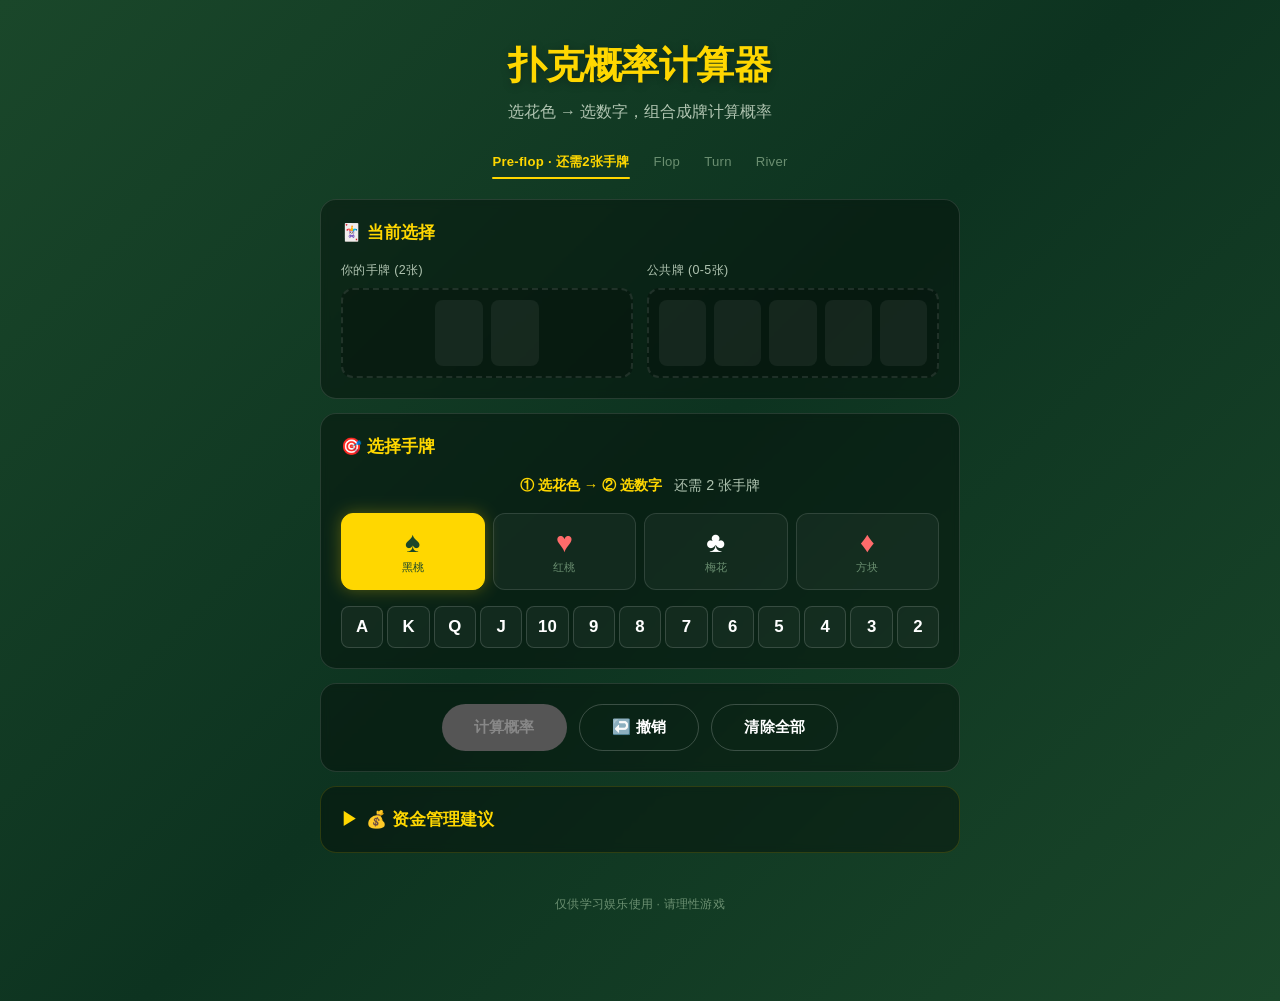
==== commit 1e241ea4: "feat: 添加资金管理行动线建议模块 (BRM + Kelly + RoR + EV)" ====
--- a/index.html
+++ b/index.html
@@ -109,6 +109,44 @@
             <div class="probability-list" id="probability-list"></div>
         </div>
 
+        <!-- 资金管理建议 -->
+        <div class="section brm-section" id="brm-area">
+            <div class="section-title" onclick="toggleBRM()" style="cursor:pointer;user-select:none;">
+                <span id="brm-arrow">▶</span> 💰 资金管理建议
+            </div>
+            <div class="brm-content" id="brm-content" style="display:none;">
+                <div class="brm-desc">基于 BRM · Kelly · RoR · EV 理论的综合行动建议</div>
+                
+                <div class="brm-inputs" id="brm-inputs">
+                    <div class="brm-input-row">
+                        <div class="brm-input-group">
+                            <label>💵 当前资金</label>
+                            <input type="number" id="brm-bankroll" placeholder="例如: 2000" min="0" step="1">
+                        </div>
+                        <div class="brm-input-group">
+                            <label>🎫 买入金额</label>
+                            <input type="number" id="brm-buyin" placeholder="例如: 100" min="1" step="1">
+                        </div>
+                    </div>
+                    <div class="brm-input-row">
+                        <div class="brm-input-group">
+                            <label>🏦 当前底池</label>
+                            <input type="number" id="brm-pot" placeholder="例如: 150" min="0" step="1">
+                        </div>
+                        <div class="brm-input-group">
+                            <label>📥 需跟注</label>
+                            <input type="number" id="brm-tocall" placeholder="例如: 50" min="0" step="1">
+                        </div>
+                    </div>
+                    <button class="btn btn-primary" id="brm-calc-btn" onclick="calculateBRM()" style="width:100%;margin-top:8px;">
+                        获取资金行动建议
+                    </button>
+                </div>
+                
+                <div class="brm-results" id="brm-results"></div>
+            </div>
+        </div>
+
         <footer>
             <p>仅供学习娱乐使用 · 请理性游戏</p>
         </footer>
@@ -173,7 +211,7 @@
         let holeCards = [];
         let communityCards = [];
         let selectedSuit = '♠';
-        let cardHistory = []; // 记录添加顺序，用于撤销
+        let cardHistory = [];
         const RANKS_ORDER = ['A', 'K', 'Q', 'J', '10', '9', '8', '7', '6', '5', '4', '3', '2'];
 
         function init() {
@@ -210,15 +248,12 @@
             const inCommunity = communityCards.find(c => c.toString() === cardStr);
             
             if (inHole) {
-                // 取消选择（从手牌中移除）
                 holeCards = holeCards.filter(c => c.toString() !== cardStr);
                 cardHistory = cardHistory.filter(h => h !== cardStr);
             } else if (inCommunity) {
-                // 取消选择（从公共牌中移除）
                 communityCards = communityCards.filter(c => c.toString() !== cardStr);
                 cardHistory = cardHistory.filter(h => h !== cardStr);
             } else {
-                // 添加新牌
                 if (holeCards.length < 2) {
                     holeCards.push(card);
                     cardHistory.push(cardStr);
@@ -231,13 +266,10 @@
             updateUI();
         }
 
-        // 撤销上一张
         function undoLastCard() {
             if (cardHistory.length === 0) return;
             
             const lastCardStr = cardHistory[cardHistory.length - 1];
-            
-            // 从手牌或公共牌中移除
             const inHole = holeCards.find(c => c.toString() === lastCardStr);
             if (inHole) {
                 holeCards = holeCards.filter(c => c.toString() !== lastCardStr);
@@ -245,9 +277,7 @@
                 communityCards = communityCards.filter(c => c.toString() !== lastCardStr);
             }
             
-            // 从历史记录中移除
             cardHistory.pop();
-            
             updateUI();
         }
 
@@ -275,6 +305,9 @@
             cardHistory = [];
             document.getElementById('result-area').classList.remove('visible');
             document.getElementById('progress-area').classList.remove('visible');
+            document.getElementById('brm-results').innerHTML = '';
+            document.getElementById('brm-arrow').textContent = '▶';
+            document.getElementById('brm-content').style.display = 'none';
             updateUI();
         }
 
@@ -317,13 +350,11 @@
             });
         }
 
-        // 更新阶段指示器 - 动态显示当前状态
         function updateStageIndicator() {
             const stages = ['preflop', 'flop', 'turn', 'river'];
             const cc = communityCards.length;
             const hc = holeCards.length;
             
-            // 清除所有active
             stages.forEach(s => {
                 document.getElementById('stage-' + s).classList.remove('active');
             });
@@ -332,7 +363,6 @@
             let stageText = 'Pre-flop';
             
             if (cc === 0) {
-                // 翻牌前阶段
                 activeStage = 'preflop';
                 if (hc < 2) {
                     stageText = `Pre-flop · 还需${2 - hc}张手牌`;
@@ -340,7 +370,6 @@
                     stageText = 'Pre-flop · 翻牌前';
                 }
             } else if (cc < 3) {
-                // 还在翻牌前阶段，等待翻牌（3张公共牌）
                 activeStage = 'preflop';
                 stageText = `Pre-flop · 还需${3 - cc}张翻牌`;
             } else if (cc === 3) {
@@ -358,7 +387,6 @@
             activeEl.classList.add('active');
             activeEl.textContent = stageText;
             
-            // 恢复其他阶段的原始文本
             const originalTexts = { 'preflop': 'Pre-flop', 'flop': 'Flop', 'turn': 'Turn', 'river': 'River' };
             stages.forEach(s => {
                 if (s !== activeStage) {
@@ -399,7 +427,6 @@
             updateRankButtons();
             updateStageIndicator();
             
-            // 更新按钮状态
             document.getElementById('calc-btn').disabled = holeCards.length !== 2;
             document.getElementById('undo-btn').disabled = cardHistory.length === 0;
         }
@@ -502,6 +529,148 @@
             return '未知阶段';
         }
 
+        // ============ 资金管理 UI 逻辑 ============
+        
+        let currentEquity = null;
+        
+        function toggleBRM() {
+            const content = document.getElementById('brm-content');
+            const arrow = document.getElementById('brm-arrow');
+            const isHidden = content.style.display === 'none';
+            content.style.display = isHidden ? 'block' : 'none';
+            arrow.textContent = isHidden ? '▼' : '▶';
+        }
+        
+        async function calculateBRM() {
+            if (holeCards.length !== 2) {
+                alert('请先选择2张手牌');
+                return;
+            }
+            
+            const bankroll = parseFloat(document.getElementById('brm-bankroll').value) || 0;
+            const buyIn = parseFloat(document.getElementById('brm-buyin').value) || 0;
+            const potSize = parseFloat(document.getElementById('brm-pot').value) || 0;
+            const toCall = parseFloat(document.getElementById('brm-tocall').value) || 0;
+            
+            if (bankroll <= 0 || buyIn <= 0) {
+                alert('请输入有效的资金和买入金额');
+                return;
+            }
+            
+            const btn = document.getElementById('brm-calc-btn');
+            const resultsDiv = document.getElementById('brm-results');
+            btn.disabled = true;
+            btn.textContent = '正在计算 Equity...';
+            resultsDiv.innerHTML = '<div class="brm-loading">正在模拟对手手牌计算胜率...</div>';
+            
+            // 让UI更新
+            await new Promise(r => setTimeout(r, 50));
+            
+            // 计算Equity（蒙特卡洛模拟）
+            const equity = calculateEquity(holeCards, communityCards, 5000);
+            currentEquity = equity;
+            
+            // 获取综合建议
+            const advice = getBankrollActionAdvice(equity, potSize, toCall, bankroll, buyIn);
+            
+            btn.disabled = false;
+            btn.textContent = '获取资金行动建议';
+            
+            renderBRMAdvice(advice);
+        }
+        
+        function renderBRMAdvice(advice) {
+            const resultsDiv = document.getElementById('brm-results');
+            
+            // 标签HTML
+            const tagsHtml = advice.tags.map(t => `<span class="brm-tag">${t}</span>`).join('');
+            
+            // 额外建议HTML
+            const extraHtml = advice.extraAdvice.map(e => `<div class="brm-tip">• ${e}</div>`).join('');
+            
+            // Kelly条
+            const kellyPct = Math.max(0, advice.kelly * 100);
+            const halfKellyPct = Math.max(0, advice.halfKelly * 100);
+            const quarterKellyPct = Math.max(0, advice.quarterKelly * 100);
+            
+            resultsDiv.innerHTML = `
+                <div class="brm-action-card" style="border-color:${advice.actionColor};background:${advice.actionBg}">
+                    <div class="brm-action-header">
+                        <div class="brm-action-title" style="color:${advice.actionColor}">${advice.action}</div>
+                        <div class="brm-action-confidence">置信度: ${advice.confidence}</div>
+                    </div>
+                    <div class="brm-action-reason">${advice.reasoning}</div>
+                    ${advice.betSize > 0 ? `<div class="brm-action-bet">建议下注: <strong>${advice.betSize}</strong></div>` : ''}
+                    <div class="brm-action-tags">${tagsHtml}</div>
+                </div>
+                
+                <div class="brm-metrics">
+                    <div class="brm-metric">
+                        <div class="brm-metric-label">胜率 (Equity)</div>
+                        <div class="brm-metric-value">${(advice.equity * 100).toFixed(1)}%</div>
+                    </div>
+                    <div class="brm-metric">
+                        <div class="brm-metric-label">底池赔率</div>
+                        <div class="brm-metric-value">${(advice.potOdds * 100).toFixed(1)}%</div>
+                    </div>
+                    <div class="brm-metric">
+                        <div class="brm-metric-label">期望值 EV</div>
+                        <div class="brm-metric-value" style="color:${advice.ev >= 0 ? '#4ade80' : '#ef4444'}">${advice.ev >= 0 ? '+' : ''}${advice.ev.toFixed(2)}</div>
+                    </div>
+                </div>
+                
+                <div class="brm-kelly-section">
+                    <div class="brm-section-subtitle">📐 Kelly 下注比例建议</div>
+                    <div class="brm-kelly-bar">
+                        <div class="brm-kelly-label">完整凯利</div>
+                        <div class="brm-kelly-track">
+                            <div class="brm-kelly-fill" style="width:${Math.min(kellyPct, 100)}%;background:#ef4444"></div>
+                        </div>
+                        <div class="brm-kelly-pct">${kellyPct.toFixed(1)}%</div>
+                    </div>
+                    <div class="brm-kelly-bar">
+                        <div class="brm-kelly-label">半凯利 ⭐</div>
+                        <div class="brm-kelly-track">
+                            <div class="brm-kelly-fill" style="width:${Math.min(halfKellyPct, 100)}%;background:#22c55e"></div>
+                        </div>
+                        <div class="brm-kelly-pct">${halfKellyPct.toFixed(1)}%</div>
+                    </div>
+                    <div class="brm-kelly-bar">
+                        <div class="brm-kelly-label">四分之一凯利</div>
+                        <div class="brm-kelly-track">
+                            <div class="brm-kelly-fill" style="width:${Math.min(quarterKellyPct, 100)}%;background:#3b82f6"></div>
+                        </div>
+                        <div class="brm-kelly-pct">${quarterKellyPct.toFixed(1)}%</div>
+                    </div>
+                </div>
+                
+                <div class="brm-brm-section">
+                    <div class="brm-section-subtitle">💼 资金管理状态</div>
+                    <div class="brm-brm-status" style="color:${advice.brm.color}">
+                        ${advice.brm.message} · ${advice.brm.buyIns} 买入
+                    </div>
+                    <div class="brm-brm-bar">
+                        <div class="brm-brm-fill" style="width:${Math.min(advice.brm.buyIns / 50 * 100, 100)}%;background:${advice.brm.color}"></div>
+                    </div>
+                </div>
+                
+                <div class="brm-risk-section">
+                    <div class="brm-section-subtitle">⚠️ 破产风险评估</div>
+                    <div class="brm-risk-value" style="color:${advice.riskOfRuin > 0.1 ? '#ef4444' : advice.riskOfRuin > 0.01 ? '#facc15' : '#4ade80'}">
+                        ${(advice.riskOfRuin * 100).toFixed(3)}%
+                    </div>
+                    <div class="brm-risk-label">当前级别破产概率</div>
+                </div>
+                
+                <div class="brm-tips">
+                    <div class="brm-section-subtitle">💡 补充建议</div>
+                    ${extraHtml}
+                </div>
+            `;
+            
+            resultsDiv.scrollIntoView({ behavior: 'smooth', block: 'nearest' });
+        }
+
         init();
     </script>
 </body>
--- a/css/style.css
+++ b/css/style.css
@@ -593,3 +593,319 @@
         transition-duration: 0.01ms !important;
     }
 }
+
+/* ========== 资金管理建议 (BRM) ========== */
+.brm-section {
+    border: 1px solid rgba(255,215,0,0.15);
+}
+
+.brm-section .section-title {
+    margin-bottom: 0;
+    transition: opacity 0.2s ease;
+}
+
+.brm-section .section-title:hover {
+    opacity: 0.85;
+}
+
+.brm-content {
+    margin-top: 16px;
+    animation: fadeIn 0.3s ease;
+}
+
+.brm-desc {
+    font-size: 0.8rem;
+    color: var(--text-muted);
+    margin-bottom: 16px;
+    text-align: center;
+    letter-spacing: 0.02em;
+}
+
+/* 输入区 */
+.brm-inputs {
+    margin-bottom: 16px;
+}
+
+.brm-input-row {
+    display: grid;
+    grid-template-columns: 1fr 1fr;
+    gap: 10px;
+    margin-bottom: 10px;
+}
+
+.brm-input-group {
+    display: flex;
+    flex-direction: column;
+    gap: 5px;
+}
+
+.brm-input-group label {
+    font-size: 0.78rem;
+    color: var(--text-secondary);
+    font-weight: 500;
+}
+
+.brm-input-group input {
+    padding: 10px 12px;
+    border-radius: var(--radius-sm);
+    border: 1.5px solid rgba(255,255,255,0.12);
+    background: rgba(0,0,0,0.25);
+    color: #fff;
+    font-size: 0.9rem;
+    font-family: inherit;
+    outline: none;
+    transition: border-color 0.2s ease;
+    -webkit-appearance: none;
+}
+
+.brm-input-group input:focus {
+    border-color: rgba(255,215,0,0.5);
+}
+
+.brm-input-group input::placeholder {
+    color: rgba(255,255,255,0.25);
+}
+
+/* 行动建议卡片 */
+.brm-action-card {
+    border-radius: var(--radius-md);
+    border: 2px solid;
+    padding: 16px;
+    margin-bottom: 16px;
+    animation: fadeIn 0.4s ease;
+}
+
+.brm-action-header {
+    display: flex;
+    justify-content: space-between;
+    align-items: center;
+    margin-bottom: 10px;
+    flex-wrap: wrap;
+    gap: 6px;
+}
+
+.brm-action-title {
+    font-size: 1.3rem;
+    font-weight: 700;
+    letter-spacing: 0.02em;
+}
+
+.brm-action-confidence {
+    font-size: 0.75rem;
+    color: var(--text-muted);
+    background: rgba(0,0,0,0.2);
+    padding: 3px 10px;
+    border-radius: var(--radius-full);
+}
+
+.brm-action-reason {
+    font-size: 0.85rem;
+    color: var(--text-secondary);
+    line-height: 1.6;
+    margin-bottom: 10px;
+}
+
+.brm-action-bet {
+    font-size: 0.9rem;
+    color: #ffd700;
+    margin-bottom: 10px;
+}
+
+.brm-action-bet strong {
+    font-size: 1.1rem;
+}
+
+.brm-action-tags {
+    display: flex;
+    flex-wrap: wrap;
+    gap: 6px;
+}
+
+.brm-tag {
+    font-size: 0.7rem;
+    padding: 3px 10px;
+    border-radius: var(--radius-full);
+    background: rgba(255,255,255,0.08);
+    color: var(--text-muted);
+    border: 1px solid rgba(255,255,255,0.08);
+}
+
+/* 指标网格 */
+.brm-metrics {
+    display: grid;
+    grid-template-columns: repeat(3, 1fr);
+    gap: 10px;
+    margin-bottom: 16px;
+}
+
+.brm-metric {
+    background: rgba(0,0,0,0.2);
+    border-radius: var(--radius-sm);
+    padding: 12px 8px;
+    text-align: center;
+    border: 1px solid rgba(255,255,255,0.06);
+}
+
+.brm-metric-label {
+    font-size: 0.7rem;
+    color: var(--text-muted);
+    margin-bottom: 4px;
+}
+
+.brm-metric-value {
+    font-size: 1.1rem;
+    font-weight: 700;
+    color: #ffd700;
+}
+
+/* Kelly 区域 */
+.brm-kelly-section {
+    background: rgba(0,0,0,0.15);
+    border-radius: var(--radius-md);
+    padding: 14px;
+    margin-bottom: 16px;
+}
+
+.brm-section-subtitle {
+    font-size: 0.85rem;
+    font-weight: 600;
+    color: var(--text-secondary);
+    margin-bottom: 12px;
+}
+
+.brm-kelly-bar {
+    display: flex;
+    align-items: center;
+    gap: 10px;
+    margin-bottom: 8px;
+}
+
+.brm-kelly-label {
+    font-size: 0.78rem;
+    color: var(--text-muted);
+    width: 90px;
+    flex-shrink: 0;
+    text-align: right;
+}
+
+.brm-kelly-track {
+    flex: 1;
+    height: 10px;
+    background: rgba(0,0,0,0.3);
+    border-radius: var(--radius-full);
+    overflow: hidden;
+}
+
+.brm-kelly-fill {
+    height: 100%;
+    border-radius: var(--radius-full);
+    transition: width 0.6s ease;
+    min-width: 2px;
+}
+
+.brm-kelly-pct {
+    font-size: 0.78rem;
+    color: var(--text-secondary);
+    width: 50px;
+    flex-shrink: 0;
+    text-align: right;
+    font-weight: 600;
+}
+
+/* BRM 状态 */
+.brm-brm-section {
+    background: rgba(0,0,0,0.15);
+    border-radius: var(--radius-md);
+    padding: 14px;
+    margin-bottom: 16px;
+}
+
+.brm-brm-status {
+    font-size: 0.9rem;
+    font-weight: 600;
+    margin-bottom: 8px;
+}
+
+.brm-brm-bar {
+    width: 100%;
+    height: 8px;
+    background: rgba(0,0,0,0.3);
+    border-radius: var(--radius-full);
+    overflow: hidden;
+}
+
+.brm-brm-fill {
+    height: 100%;
+    border-radius: var(--radius-full);
+    transition: width 0.6s ease;
+}
+
+/* 破产风险 */
+.brm-risk-section {
+    background: rgba(0,0,0,0.15);
+    border-radius: var(--radius-md);
+    padding: 14px;
+    margin-bottom: 16px;
+    text-align: center;
+}
+
+.brm-risk-value {
+    font-size: 1.6rem;
+    font-weight: 700;
+    margin: 6px 0;
+}
+
+.brm-risk-label {
+    font-size: 0.75rem;
+    color: var(--text-muted);
+}
+
+/* 补充建议 */
+.brm-tips {
+    background: rgba(0,0,0,0.15);
+    border-radius: var(--radius-md);
+    padding: 14px;
+}
+
+.brm-tip {
+    font-size: 0.8rem;
+    color: var(--text-secondary);
+    padding: 5px 0;
+    line-height: 1.5;
+}
+
+/* 加载状态 */
+.brm-loading {
+    text-align: center;
+    padding: 20px;
+    color: var(--text-muted);
+    font-size: 0.85rem;
+}
+
+/* BRM 响应式 */
+@media (max-width: 600px) {
+    .brm-input-row {
+        grid-template-columns: 1fr;
+        gap: 8px;
+    }
+    
+    .brm-metrics {
+        grid-template-columns: 1fr;
+    }
+    
+    .brm-kelly-label {
+        width: 70px;
+        font-size: 0.7rem;
+    }
+    
+    .brm-action-title {
+        font-size: 1.1rem;
+    }
+}
+
+@media (prefers-reduced-motion: reduce) {
+    *, *::before, *::after {
+        animation-duration: 0.01ms !important;
+        transition-duration: 0.01ms !important;
+    }
+}
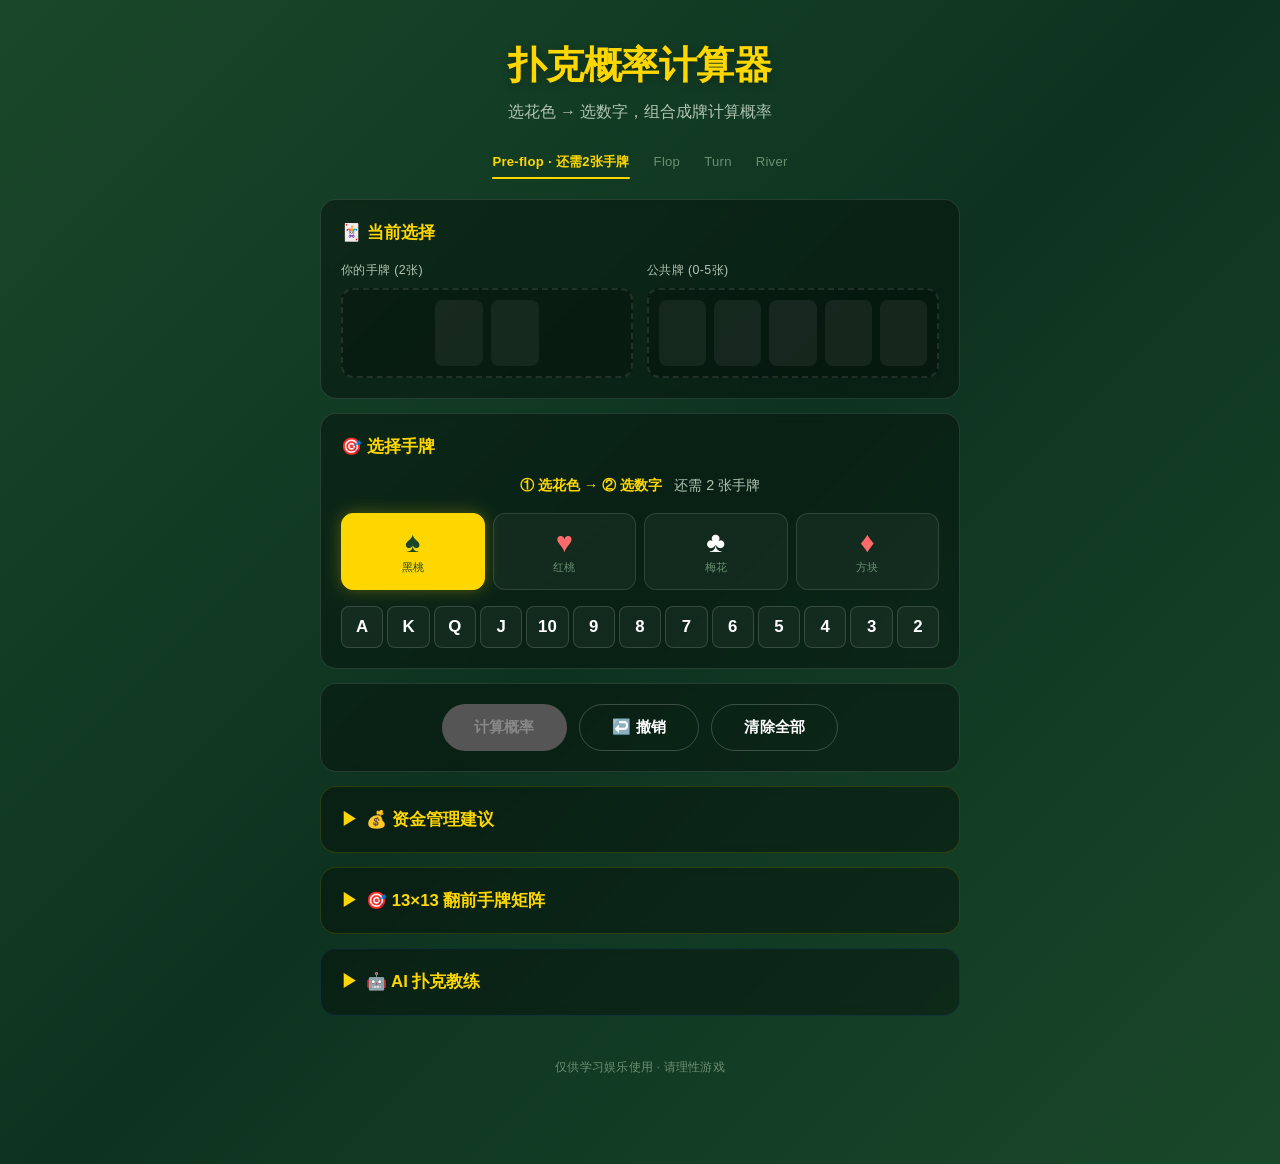
==== commit 7fcbbc07: "feat: 完整版游戏化德州扑克学习应用 - 13x13 翻前手牌矩阵（6个位置：UTG/MP/CO/BTN/SB/BB） - AI 扑克教练聊天（预设策略知识库，关键词匹配） - PWA 安装弹窗优" ====
--- a/index.html
+++ b/index.html
@@ -147,16 +147,85 @@
             </div>
         </div>
 
+        <!-- 翻前矩阵 -->
+        <div class="section matrix-section" id="matrix-area">
+            <div class="section-title" onclick="toggleMatrix()" style="cursor:pointer;user-select:none;">
+                <span id="matrix-arrow">▶</span> 🎯 13×13 翻前手牌矩阵
+            </div>
+            <div class="matrix-content" id="matrix-content" style="display:none;">
+                <div class="matrix-desc">按位置查看169种起手牌的标准化范围</div>
+                
+                <div class="matrix-positions">
+                    <button class="matrix-pos-btn active" data-pos="UTG" onclick="selectMatrixPosition('UTG')">UTG</button>
+                    <button class="matrix-pos-btn" data-pos="MP" onclick="selectMatrixPosition('MP')">MP</button>
+                    <button class="matrix-pos-btn" data-pos="CO" onclick="selectMatrixPosition('CO')">CO</button>
+                    <button class="matrix-pos-btn" data-pos="BTN" onclick="selectMatrixPosition('BTN')">BTN</button>
+                    <button class="matrix-pos-btn" data-pos="SB" onclick="selectMatrixPosition('SB')">SB</button>
+                    <button class="matrix-pos-btn" data-pos="BB" onclick="selectMatrixPosition('BB')">BB</button>
+                </div>
+                
+                <div class="matrix-legend">
+                    <span class="matrix-legend-item"><span class="matrix-legend-dot" style="background:#22c55e"></span> 加注</span>
+                    <span class="matrix-legend-item"><span class="matrix-legend-dot" style="background:#3b82f6"></span> 跟注</span>
+                    <span class="matrix-legend-item"><span class="matrix-legend-dot" style="background:#ef4444"></span> 弃牌</span>
+                </div>
+                
+                <div class="matrix-grid" id="matrix-grid"></div>
+                
+                <div class="matrix-info" id="matrix-info">
+                    <div class="matrix-info-text">点击矩阵格子查看该手牌在当前位置的策略</div>
+                </div>
+            </div>
+        </div>
+
+        <!-- AI 教练聊天 -->
+        <div class="section chat-section" id="chat-area">
+            <div class="section-title" onclick="toggleChat()" style="cursor:pointer;user-select:none;">
+                <span id="chat-arrow">▶</span> 🤖 AI 扑克教练
+            </div>
+            <div class="chat-content" id="chat-content" style="display:none;">
+                <div class="chat-desc">有任何问题都可以问教练，比如资金管理、起手牌策略、赔率计算等</div>
+                
+                <div class="chat-messages" id="chat-messages">
+                    <div class="chat-message coach">
+                        <div class="chat-bubble coach">你好！我是你的扑克教练。有什么可以帮你的吗？可以问我关于资金管理、翻前策略、赔率计算、听牌技巧等问题。</div>
+                    </div>
+                </div>
+                
+                <div class="chat-input-area">
+                    <input type="text" class="chat-input" id="chat-input" placeholder="输入问题..." onkeydown="if(event.key==='Enter')sendChatMessage()">
+                    <button class="btn btn-primary chat-send-btn" onclick="sendChatMessage()">发送</button>
+                </div>
+                
+                <div class="chat-suggestions">
+                    <button class="chat-suggestion-btn" onclick="sendSuggestion('资金只有20个买入，我该用什么策略？')">20买入策略</button>
+                    <button class="chat-suggestion-btn" onclick="sendSuggestion('翻前矩阵里的颜色是什么意思？')">翻前矩阵</button>
+                    <button class="chat-suggestion-btn" onclick="sendSuggestion('Kelly公式在实战中怎么用？')">Kelly公式</button>
+                    <button class="chat-suggestion-btn" onclick="sendSuggestion('如何降低破产风险？')">破产风险</button>
+                </div>
+            </div>
+        </div>
+
         <footer>
             <p>仅供学习娱乐使用 · 请理性游戏</p>
         </footer>
     </div>
 
-    <!-- PWA 安装提示条 -->
-    <div class="pwa-install-banner" id="pwa-banner">
-        <span>添加到主屏幕，像App一样使用</span>
-        <button class="btn btn-primary" id="pwa-install-btn" onclick="installPWA()" style="padding:8px 20px;font-size:0.85em;min-height:auto;">安装</button>
-        <button class="btn btn-secondary" onclick="dismissPWA()" style="padding:8px 14px;font-size:0.85em;min-height:auto;">✕</button>
+    <!-- PWA 安装提示弹窗 -->
+    <div class="pwa-install-modal" id="pwa-modal" style="display:none;">
+        <div class="pwa-modal-overlay" onclick="dismissPWA()"></div>
+        <div class="pwa-modal-content">
+            <div class="pwa-modal-header">
+                <h3>📱 安装到手机桌面</h3>
+                <button class="pwa-modal-close" onclick="dismissPWA()">✕</button>
+            </div>
+            <div class="pwa-modal-body" id="pwa-modal-body">
+                <!-- 动态内容 -->
+            </div>
+            <div class="pwa-modal-footer">
+                <button class="btn btn-secondary" onclick="dismissPWA()">暂不安装</button>
+            </div>
+        </div>
     </div>
 
     <script src="js/poker-engine.js"></script>
@@ -172,14 +241,113 @@
             });
         }
         
+        // 检测设备类型
+        function detectDevice() {
+            const ua = navigator.userAgent.toLowerCase();
+            if (/iphone|ipad|ipod/.test(ua)) return 'ios';
+            if (/android/.test(ua)) return 'android';
+            if (/macintosh|mac os/.test(ua)) return 'mac';
+            if (/windows/.test(ua)) return 'windows';
+            return 'other';
+        }
+        
+        // 获取安装提示内容
+        function getInstallGuide(device) {
+            const guides = {
+                ios: `
+                    <div class="pwa-guide-step">
+                        <div class="pwa-guide-num">1</div>
+                        <div class="pwa-guide-text">点击 Safari 底部中间的 <strong>分享按钮</strong> ⬆️</div>
+                    </div>
+                    <div class="pwa-guide-step">
+                        <div class="pwa-guide-num">2</div>
+                        <div class="pwa-guide-text">在菜单中找到并点击「<strong>添加到主屏幕</strong>」</div>
+                    </div>
+                    <div class="pwa-guide-step">
+                        <div class="pwa-guide-num">3</div>
+                        <div class="pwa-guide-text">点击右上角「添加」，桌面即出现 ♠ 图标</div>
+                    </div>
+                `,
+                android: `
+                    <div class="pwa-guide-step">
+                        <div class="pwa-guide-num">1</div>
+                        <div class="pwa-guide-text">点击 Chrome 右上角 <strong>菜单 ⋮</strong></div>
+                    </div>
+                    <div class="pwa-guide-step">
+                        <div class="pwa-guide-num">2</div>
+                        <div class="pwa-guide-text">选择「<strong>添加到主屏幕</strong>」或「安装应用」</div>
+                    </div>
+                    <div class="pwa-guide-step">
+                        <div class="pwa-guide-num">3</div>
+                        <div class="pwa-guide-text">点击「安装」，桌面即出现图标</div>
+                    </div>
+                `,
+                mac: `
+                    <div class="pwa-guide-step">
+                        <div class="pwa-guide-num">1</div>
+                        <div class="pwa-guide-text">点击浏览器地址栏右侧的 <strong>安装图标</strong></div>
+                    </div>
+                    <div class="pwa-guide-step">
+                        <div class="pwa-guide-num">2</div>
+                        <div class="pwa-guide-text">或按 <strong>Command+Shift+A</strong> 打开应用安装</div>
+                    </div>
+                `,
+                windows: `
+                    <div class="pwa-guide-step">
+                        <div class="pwa-guide-num">1</div>
+                        <div class="pwa-guide-text">点击浏览器地址栏右侧的 <strong>安装图标</strong></div>
+                    </div>
+                    <div class="pwa-guide-step">
+                        <div class="pwa-guide-num">2</div>
+                        <div class="pwa-guide-text">或点击菜单 → 应用 → 安装此站点</div>
+                    </div>
+                `,
+                other: `
+                    <div class="pwa-guide-step">
+                        <div class="pwa-guide-num">1</div>
+                        <div class="pwa-guide-text">在浏览器菜单中查找「<strong>安装</strong>」或「<strong>添加到主屏幕</strong>」</div>
+                    </div>
+                    <div class="pwa-guide-step">
+                        <div class="pwa-guide-num">2</div>
+                        <div class="pwa-guide-text">不同浏览器操作略有不同，一般在分享或菜单中</div>
+                    </div>
+                `
+            };
+            return guides[device] || guides.other;
+        }
+        
+        // 检查是否已 dismiss（7天内不重复提示）
+        function isPWARecentlyDismissed() {
+            const dismissedAt = localStorage.getItem('pwa-dismissed-at');
+            if (!dismissedAt) return false;
+            const days = (Date.now() - parseInt(dismissedAt)) / (1000 * 60 * 60 * 24);
+            return days < 7;
+        }
+        
+        function showPWAModal() {
+            if (isPWARecentlyDismissed()) return;
+            
+            const device = detectDevice();
+            const body = document.getElementById('pwa-modal-body');
+            body.innerHTML = `
+                <p style="margin-bottom:12px;color:var(--text-secondary);font-size:0.85rem;">
+                    安装后无需联网，随时随地学习扑克策略
+                </p>
+                <div class="pwa-guide-container">
+                    ${getInstallGuide(device)}
+                </div>
+                <p style="margin-top:12px;color:var(--text-muted);font-size:0.75rem;">
+                    💡 已安装？刷新页面即可离线使用全部功能
+                </p>
+            `;
+            document.getElementById('pwa-modal').style.display = 'block';
+        }
+        
         window.addEventListener('beforeinstallprompt', (e) => {
             e.preventDefault();
             deferredPrompt = e;
             setTimeout(() => {
-                const banner = document.getElementById('pwa-banner');
-                if (banner && !localStorage.getItem('pwa-dismissed')) {
-                    banner.classList.add('show');
-                }
+                showPWAModal();
             }, 3000);
         });
         
@@ -191,21 +359,30 @@
                         console.log('用户接受了PWA安装');
                     }
                     deferredPrompt = null;
-                    document.getElementById('pwa-banner').classList.remove('show');
+                    document.getElementById('pwa-modal').style.display = 'none';
                 });
             } else {
-                alert('iOS用户：请点击 Safari 底部分享按钮，然后选择「添加到主屏幕」');
+                showPWAModal();
             }
         }
         
         function dismissPWA() {
-            document.getElementById('pwa-banner').classList.remove('show');
-            localStorage.setItem('pwa-dismissed', 'true');
+            document.getElementById('pwa-modal').style.display = 'none';
+            localStorage.setItem('pwa-dismissed-at', Date.now().toString());
         }
         
         if (window.matchMedia('(display-mode: standalone)').matches || navigator.standalone === true) {
             document.body.classList.add('standalone');
         }
+        
+        // 页面加载后主动展示安装提示（如果不是已安装状态）
+        window.addEventListener('load', () => {
+            setTimeout(() => {
+                if (!window.matchMedia('(display-mode: standalone)').matches && !navigator.standalone) {
+                    showPWAModal();
+                }
+            }, 5000);
+        });
 
         // ============ 核心逻辑 ============
         let holeCards = [];
@@ -671,6 +848,139 @@
             resultsDiv.scrollIntoView({ behavior: 'smooth', block: 'nearest' });
         }
 
+        function getStageName() {
+            const c = communityCards.length;
+            if (c === 0) return 'Pre-flop（翻牌前）';
+            if (c === 3) return 'Flop（翻牌圈）';
+            if (c === 4) return 'Turn（转牌圈）';
+            if (c === 5) return 'River（河牌圈）';
+            return '未知阶段';
+        }
+
+        // ============ 翻前矩阵 UI 逻辑 ============
+        
+        let currentMatrixPosition = 'UTG';
+        
+        function toggleMatrix() {
+            const content = document.getElementById('matrix-content');
+            const arrow = document.getElementById('matrix-arrow');
+            const isHidden = content.style.display === 'none';
+            content.style.display = isHidden ? 'block' : 'none';
+            arrow.textContent = isHidden ? '▼' : '▶';
+            if (isHidden && !document.getElementById('matrix-grid').children.length) {
+                renderMatrix();
+            }
+        }
+        
+        function selectMatrixPosition(pos) {
+            currentMatrixPosition = pos;
+            document.querySelectorAll('.matrix-pos-btn').forEach(btn => {
+                btn.classList.toggle('active', btn.dataset.pos === pos);
+            });
+            renderMatrix();
+        }
+        
+        function renderMatrix() {
+            const grid = document.getElementById('matrix-grid');
+            const info = document.getElementById('matrix-info');
+            const result = getPreflopMatrix(currentMatrixPosition);
+            
+            grid.innerHTML = '';
+            
+            // 创建标题行
+            const headerRow = document.createElement('div');
+            headerRow.className = 'matrix-row';
+            headerRow.innerHTML = '<div class="matrix-cell matrix-header"></div>' + 
+                RANKS_MATRIX.map(r => `<div class="matrix-cell matrix-header">${r}</div>`).join('');
+            grid.appendChild(headerRow);
+            
+            // 创建数据行
+            for (let i = 0; i < 13; i++) {
+                const row = document.createElement('div');
+                row.className = 'matrix-row';
+                
+                // 行标题
+                const rowHeader = document.createElement('div');
+                rowHeader.className = 'matrix-cell matrix-header';
+                rowHeader.textContent = RANKS_MATRIX[i];
+                row.appendChild(rowHeader);
+                
+                for (let j = 0; j < 13; j++) {
+                    const cellData = result.matrix[i][j];
+                    const cell = document.createElement('div');
+                    cell.className = 'matrix-cell';
+                    cell.style.backgroundColor = cellData.bg;
+                    cell.style.color = cellData.color;
+                    cell.textContent = cellData.hand;
+                    cell.dataset.hand = cellData.hand;
+                    cell.dataset.action = cellData.action;
+                    cell.dataset.desc = cellData.desc;
+                    cell.onclick = () => showMatrixCellInfo(cellData);
+                    row.appendChild(cell);
+                }
+                
+                grid.appendChild(row);
+            }
+            
+            info.innerHTML = `<div class="matrix-info-text">当前位置: <strong>${result.positionName}</strong> · 点击格子查看策略</div>`;
+        }
+        
+        function showMatrixCellInfo(cellData) {
+            const info = document.getElementById('matrix-info');
+            info.innerHTML = `
+                <div class="matrix-info-detail">
+                    <div class="matrix-info-hand" style="color:${cellData.color}">${cellData.hand}</div>
+                    <div class="matrix-info-action">${cellData.text}</div>
+                    <div class="matrix-info-desc">${cellData.desc}</div>
+                </div>
+            `;
+        }
+
+        // ============ AI 教练聊天 UI 逻辑 ============
+        
+        function toggleChat() {
+            const content = document.getElementById('chat-content');
+            const arrow = document.getElementById('chat-arrow');
+            const isHidden = content.style.display === 'none';
+            content.style.display = isHidden ? 'block' : 'none';
+            arrow.textContent = isHidden ? '▼' : '▶';
+        }
+        
+        function sendChatMessage() {
+            const input = document.getElementById('chat-input');
+            const message = input.value.trim();
+            if (!message) return;
+            
+            addChatMessage(message, 'user');
+            input.value = '';
+            
+            // 模拟AI思考延迟
+            setTimeout(() => {
+                const response = getAICoachResponse(message);
+                addChatMessage(response, 'coach');
+            }, 600 + Math.random() * 400);
+        }
+        
+        function sendSuggestion(text) {
+            document.getElementById('chat-input').value = text;
+            sendChatMessage();
+        }
+        
+        function addChatMessage(text, sender) {
+            const container = document.getElementById('chat-messages');
+            const msgDiv = document.createElement('div');
+            msgDiv.className = 'chat-message ' + sender;
+            msgDiv.innerHTML = `<div class="chat-bubble ${sender}">${escapeHtml(text).replace(/\n/g, '<br>')}</div>`;
+            container.appendChild(msgDiv);
+            container.scrollTop = container.scrollHeight;
+        }
+        
+        function escapeHtml(text) {
+            const div = document.createElement('div');
+            div.textContent = text;
+            return div.innerHTML;
+        }
+
         init();
     </script>
 </body>
--- a/css/style.css
+++ b/css/style.css
@@ -530,7 +530,119 @@
     letter-spacing: 0.02em;
 }
 
-/* ========== PWA 安装提示 ========== */
+/* ========== PWA 安装提示弹窗 ========== */
+.pwa-install-modal {
+    display: none;
+    position: fixed;
+    top: 0;
+    left: 0;
+    right: 0;
+    bottom: 0;
+    z-index: 1000;
+    align-items: center;
+    justify-content: center;
+    padding: 20px;
+}
+
+.pwa-modal-overlay {
+    position: absolute;
+    top: 0;
+    left: 0;
+    right: 0;
+    bottom: 0;
+    background: rgba(0,0,0,0.6);
+    backdrop-filter: blur(4px);
+}
+
+.pwa-modal-content {
+    position: relative;
+    background: linear-gradient(135deg, #1a472a, #0d3320);
+    border-radius: var(--radius-lg);
+    border: 1px solid rgba(255,215,0,0.2);
+    max-width: 420px;
+    width: 100%;
+    padding: 24px;
+    box-shadow: 0 20px 60px rgba(0,0,0,0.5);
+    animation: fadeIn 0.3s ease;
+    z-index: 1;
+}
+
+.pwa-modal-header {
+    display: flex;
+    justify-content: space-between;
+    align-items: center;
+    margin-bottom: 16px;
+}
+
+.pwa-modal-header h3 {
+    font-size: 1.1rem;
+    color: #ffd700;
+    font-weight: 700;
+}
+
+.pwa-modal-close {
+    background: none;
+    border: none;
+    color: var(--text-muted);
+    font-size: 1.2rem;
+    cursor: pointer;
+    padding: 4px;
+    line-height: 1;
+}
+
+.pwa-modal-body {
+    margin-bottom: 16px;
+}
+
+.pwa-guide-container {
+    display: flex;
+    flex-direction: column;
+    gap: 10px;
+}
+
+.pwa-guide-step {
+    display: flex;
+    align-items: flex-start;
+    gap: 10px;
+}
+
+.pwa-guide-num {
+    width: 24px;
+    height: 24px;
+    border-radius: 50%;
+    background: rgba(255,215,0,0.2);
+    color: #ffd700;
+    display: flex;
+    align-items: center;
+    justify-content: center;
+    font-size: 0.75rem;
+    font-weight: 700;
+    flex-shrink: 0;
+    margin-top: 2px;
+}
+
+.pwa-guide-text {
+    font-size: 0.85rem;
+    color: var(--text-secondary);
+    line-height: 1.5;
+}
+
+.pwa-guide-text strong {
+    color: #ffd700;
+    font-weight: 600;
+}
+
+.pwa-modal-footer {
+    text-align: center;
+}
+
+.pwa-modal-footer .btn {
+    padding: 8px 24px;
+    font-size: 0.85rem;
+    min-height: auto;
+}
+
+/* 旧的PWA横幅样式（保留兼容） */
 .pwa-install-banner {
     display: none;
     position: fixed;
@@ -909,3 +1021,344 @@
         transition-duration: 0.01ms !important;
     }
 }
+
+/* ========== 翻前矩阵 ========== */
+.matrix-section {
+    border: 1px solid rgba(255,215,0,0.15);
+}
+
+.matrix-section .section-title {
+    margin-bottom: 0;
+    transition: opacity 0.2s ease;
+}
+
+.matrix-section .section-title:hover {
+    opacity: 0.85;
+}
+
+.matrix-content {
+    margin-top: 16px;
+    animation: fadeIn 0.3s ease;
+}
+
+.matrix-desc {
+    font-size: 0.8rem;
+    color: var(--text-muted);
+    margin-bottom: 14px;
+    text-align: center;
+}
+
+.matrix-positions {
+    display: flex;
+    gap: 6px;
+    flex-wrap: wrap;
+    justify-content: center;
+    margin-bottom: 14px;
+}
+
+.matrix-pos-btn {
+    padding: 6px 14px;
+    border-radius: var(--radius-full);
+    border: 1.5px solid rgba(255,255,255,0.15);
+    background: rgba(255,255,255,0.04);
+    color: var(--text-secondary);
+    font-size: 0.78rem;
+    font-weight: 600;
+    cursor: pointer;
+    transition: all 0.2s ease;
+    font-family: inherit;
+    user-select: none;
+    -webkit-user-select: none;
+    touch-action: manipulation;
+}
+
+.matrix-pos-btn:hover {
+    border-color: rgba(255,215,0,0.4);
+    color: #ffd700;
+}
+
+.matrix-pos-btn.active {
+    background: #ffd700;
+    border-color: #ffd700;
+    color: #1a472a;
+    box-shadow: 0 0 12px rgba(255,215,0,0.3);
+}
+
+.matrix-legend {
+    display: flex;
+    gap: 16px;
+    justify-content: center;
+    margin-bottom: 14px;
+    font-size: 0.75rem;
+    color: var(--text-muted);
+}
+
+.matrix-legend-item {
+    display: flex;
+    align-items: center;
+    gap: 5px;
+}
+
+.matrix-legend-dot {
+    width: 10px;
+    height: 10px;
+    border-radius: 50%;
+    display: inline-block;
+}
+
+.matrix-grid {
+    display: flex;
+    flex-direction: column;
+    gap: 2px;
+    margin-bottom: 14px;
+    overflow-x: auto;
+    padding: 4px;
+    background: rgba(0,0,0,0.15);
+    border-radius: var(--radius-sm);
+}
+
+.matrix-row {
+    display: flex;
+    gap: 2px;
+}
+
+.matrix-cell {
+    width: clamp(36px, 6vw, 48px);
+    height: clamp(36px, 6vw, 48px);
+    border-radius: 4px;
+    display: flex;
+    align-items: center;
+    justify-content: center;
+    font-size: 0.65rem;
+    font-weight: 600;
+    cursor: pointer;
+    transition: transform 0.15s ease, box-shadow 0.15s ease;
+    user-select: none;
+    -webkit-user-select: none;
+    flex-shrink: 0;
+}
+
+.matrix-cell:hover {
+    transform: scale(1.12);
+    box-shadow: 0 0 8px rgba(255,255,255,0.2);
+    z-index: 1;
+}
+
+.matrix-cell.matrix-header {
+    background: rgba(255,255,255,0.08);
+    color: var(--text-muted);
+    font-size: 0.7rem;
+    cursor: default;
+}
+
+.matrix-cell.matrix-header:hover {
+    transform: none;
+    box-shadow: none;
+}
+
+.matrix-info {
+    background: rgba(0,0,0,0.15);
+    border-radius: var(--radius-sm);
+    padding: 12px;
+    text-align: center;
+    min-height: 50px;
+    display: flex;
+    align-items: center;
+    justify-content: center;
+}
+
+.matrix-info-text {
+    font-size: 0.85rem;
+    color: var(--text-secondary);
+}
+
+.matrix-info-detail {
+    display: flex;
+    flex-direction: column;
+    gap: 4px;
+    align-items: center;
+}
+
+.matrix-info-hand {
+    font-size: 1.3rem;
+    font-weight: 700;
+}
+
+.matrix-info-action {
+    font-size: 0.9rem;
+    font-weight: 600;
+    color: var(--text-secondary);
+}
+
+.matrix-info-desc {
+    font-size: 0.75rem;
+    color: var(--text-muted);
+}
+
+/* ========== AI 教练聊天 ========== */
+.chat-section {
+    border: 1px solid rgba(59,130,246,0.15);
+}
+
+.chat-section .section-title {
+    margin-bottom: 0;
+    transition: opacity 0.2s ease;
+}
+
+.chat-section .section-title:hover {
+    opacity: 0.85;
+}
+
+.chat-content {
+    margin-top: 16px;
+    animation: fadeIn 0.3s ease;
+}
+
+.chat-desc {
+    font-size: 0.8rem;
+    color: var(--text-muted);
+    margin-bottom: 14px;
+    text-align: center;
+}
+
+.chat-messages {
+    background: rgba(0,0,0,0.15);
+    border-radius: var(--radius-md);
+    padding: 14px;
+    max-height: 320px;
+    overflow-y: auto;
+    display: flex;
+    flex-direction: column;
+    gap: 10px;
+    margin-bottom: 14px;
+}
+
+.chat-message {
+    display: flex;
+}
+
+.chat-message.coach {
+    justify-content: flex-start;
+}
+
+.chat-message.user {
+    justify-content: flex-end;
+}
+
+.chat-bubble {
+    max-width: 85%;
+    padding: 10px 14px;
+    border-radius: 14px;
+    font-size: 0.85rem;
+    line-height: 1.5;
+    word-break: break-word;
+}
+
+.chat-bubble.coach {
+    background: rgba(255,255,255,0.08);
+    color: var(--text-secondary);
+    border-bottom-left-radius: 4px;
+}
+
+.chat-bubble.user {
+    background: #ffd700;
+    color: #1a472a;
+    border-bottom-right-radius: 4px;
+    font-weight: 500;
+}
+
+.chat-input-area {
+    display: flex;
+    gap: 8px;
+    margin-bottom: 12px;
+}
+
+.chat-input {
+    flex: 1;
+    padding: 10px 14px;
+    border-radius: var(--radius-full);
+    border: 1.5px solid rgba(255,255,255,0.15);
+    background: rgba(0,0,0,0.25);
+    color: #fff;
+    font-size: 0.9rem;
+    font-family: inherit;
+    outline: none;
+    transition: border-color 0.2s ease;
+    -webkit-appearance: none;
+}
+
+.chat-input:focus {
+    border-color: rgba(255,215,0,0.5);
+}
+
+.chat-input::placeholder {
+    color: rgba(255,255,255,0.25);
+}
+
+.chat-send-btn {
+    padding: 10px 20px;
+    min-height: auto;
+    font-size: 0.85rem;
+}
+
+.chat-suggestions {
+    display: flex;
+    gap: 8px;
+    flex-wrap: wrap;
+    justify-content: center;
+}
+
+.chat-suggestion-btn {
+    padding: 6px 14px;
+    border-radius: var(--radius-full);
+    border: 1.5px solid rgba(255,255,255,0.12);
+    background: rgba(255,255,255,0.04);
+    color: var(--text-secondary);
+    font-size: 0.75rem;
+    font-weight: 500;
+    cursor: pointer;
+    transition: all 0.2s ease;
+    font-family: inherit;
+    user-select: none;
+    -webkit-user-select: none;
+    touch-action: manipulation;
+}
+
+.chat-suggestion-btn:hover {
+    background: rgba(255,215,0,0.12);
+    border-color: rgba(255,215,0,0.3);
+    color: #ffd700;
+}
+
+/* 矩阵响应式 */
+@media (max-width: 600px) {
+    .matrix-cell {
+        width: 32px;
+        height: 32px;
+        font-size: 0.55rem;
+    }
+    
+    .matrix-pos-btn {
+        padding: 5px 10px;
+        font-size: 0.7rem;
+    }
+    
+    .matrix-legend {
+        gap: 10px;
+        font-size: 0.7rem;
+    }
+    
+    .chat-bubble {
+        max-width: 90%;
+        font-size: 0.8rem;
+    }
+    
+    .chat-suggestions {
+        gap: 6px;
+    }
+    
+    .chat-suggestion-btn {
+        padding: 5px 10px;
+        font-size: 0.7rem;
+    }
+}
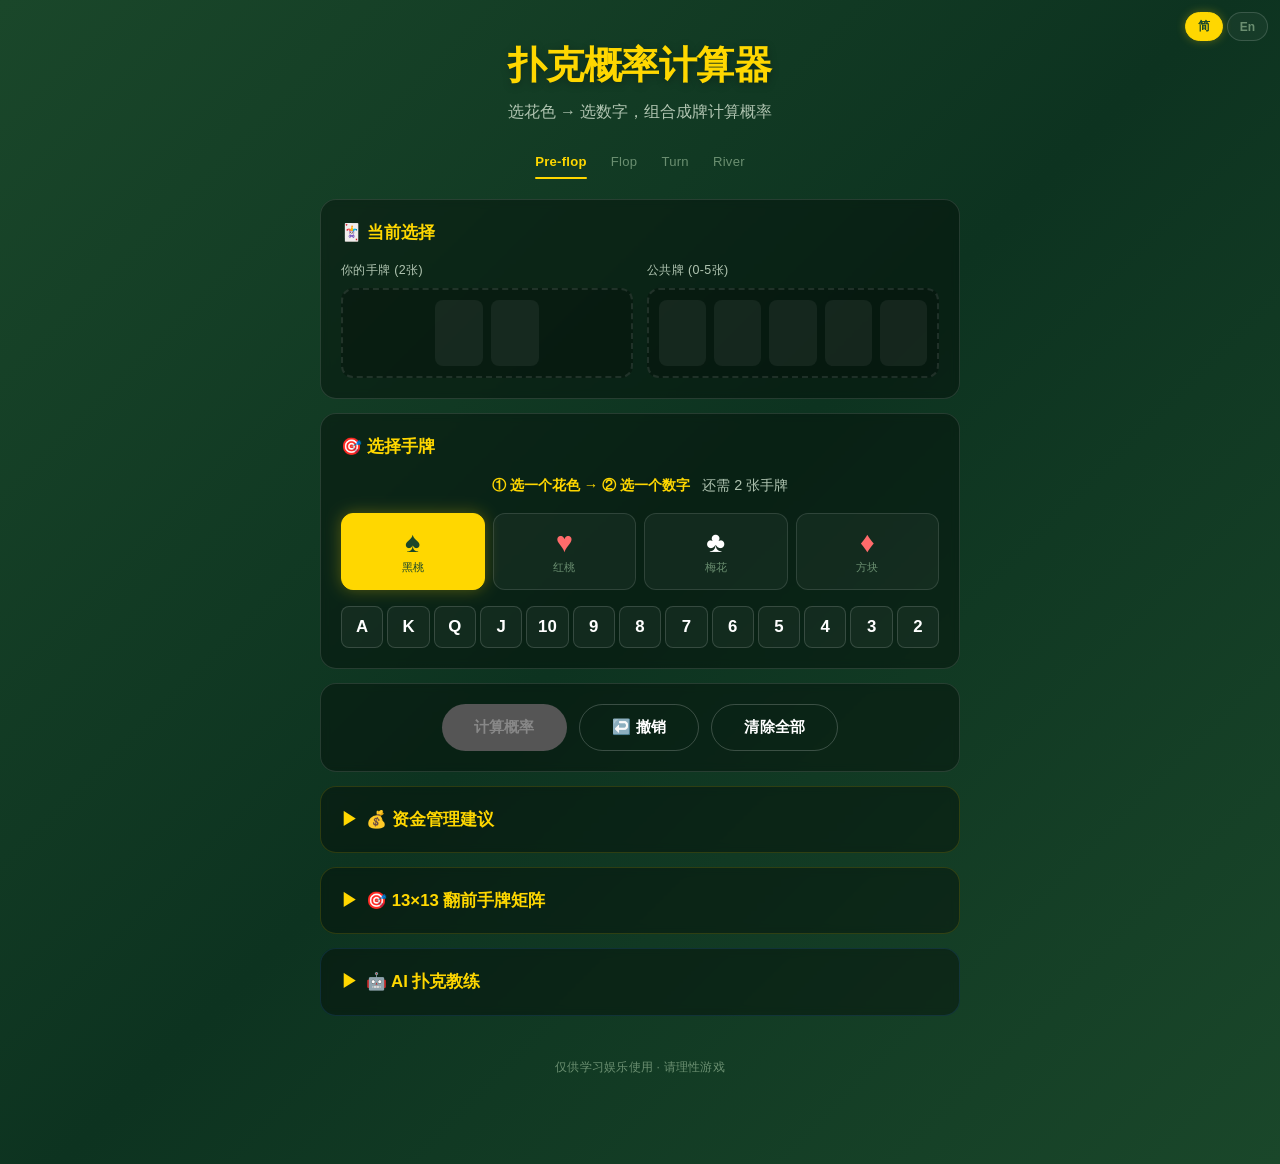
==== commit 8b9cd2e6: "feat: add bilingual Chinese/English support with language switcher - Add i18n.js translation system " ====
--- a/index.html
+++ b/index.html
@@ -10,40 +10,47 @@
     <meta name="description" content="德州扑克概率计算器 - 支持全阶段牌型概率计算，纯前端无需联网">
     <meta name="format-detection" content="telephone=no">
     
-    <title>德州扑克概率计算器</title>
+    <title data-i18n="app.title">扑克概率计算器</title>
     
     <link rel="manifest" href="manifest.json">
     <link rel="apple-touch-icon" href="data:image/svg+xml,%3Csvg xmlns='http://www.w3.org/2000/svg' viewBox='0 0 192 192'%3E%3Crect width='192' height='192' rx='24' fill='%230d3320'/%3E%3Ctext x='96' y='120' font-size='100' text-anchor='middle' fill='%23ffd700'%3E♠%3C/text%3E%3C/svg%3E">
     <link rel="stylesheet" href="css/style.css">
+    <script src="js/i18n.js"></script>
 </head>
 <body>
     <div class="container">
+        <!-- 语言切换器 -->
+        <div class="lang-switcher" id="lang-switcher">
+            <button class="lang-btn active" data-lang="zh" onclick="setLanguage('zh')">简</button>
+            <button class="lang-btn" data-lang="en" onclick="setLanguage('en')">En</button>
+        </div>
+
         <header>
-            <h1>扑克概率计算器</h1>
-            <p>选花色 → 选数字，组合成牌计算概率</p>
+            <h1 data-i18n="app.title">扑克概率计算器</h1>
+            <p data-i18n="app.subtitle">选花色 → 选数字，组合成牌计算概率</p>
         </header>
 
         <!-- 阶段指示器 -->
         <div class="stage-indicator" id="stage-indicator">
-            <div class="stage-item active" id="stage-preflop" data-stage="0">Pre-flop</div>
-            <div class="stage-item" id="stage-flop" data-stage="3">Flop</div>
-            <div class="stage-item" id="stage-turn" data-stage="4">Turn</div>
-            <div class="stage-item" id="stage-river" data-stage="5">River</div>
+            <div class="stage-item active" id="stage-preflop" data-stage="0" data-i18n="stage.preflop">Pre-flop</div>
+            <div class="stage-item" id="stage-flop" data-stage="3" data-i18n="stage.flop">Flop</div>
+            <div class="stage-item" id="stage-turn" data-stage="4" data-i18n="stage.turn">Turn</div>
+            <div class="stage-item" id="stage-river" data-stage="5" data-i18n="stage.river">River</div>
         </div>
 
         <!-- 已选牌展示 -->
         <div class="section">
-            <div class="section-title">🃏 当前选择</div>
+            <div class="section-title" data-i18n="section.currentSelection">🃏 当前选择</div>
             <div class="selected-cards-area">
                 <div class="card-group">
-                    <div class="card-group-label">你的手牌 (2张)</div>
+                    <div class="card-group-label" data-i18n="section.holeCards">你的手牌 (2张)</div>
                     <div class="card-slots" id="hole-slots">
                         <div class="card-slot" data-index="0" onclick="removeHoleCard(0)"></div>
                         <div class="card-slot" data-index="1" onclick="removeHoleCard(1)"></div>
                     </div>
                 </div>
                 <div class="card-group">
-                    <div class="card-group-label">公共牌 (0-5张)</div>
+                    <div class="card-group-label" data-i18n="section.communityCards">公共牌 (0-5张)</div>
                     <div class="card-slots" id="community-slots">
                         <div class="card-slot" data-index="0" onclick="removeCommunityCard(0)"></div>
                         <div class="card-slot" data-index="1" onclick="removeCommunityCard(1)"></div>
@@ -57,29 +64,29 @@
 
         <!-- 两步选牌区域 -->
         <div class="section">
-            <div class="section-title">🎯 选择手牌</div>
+            <div class="section-title" data-i18n="section.selectCards">🎯 选择手牌</div>
             
             <div class="picker-hint" id="picker-hint">
-                <strong>① 选一个花色</strong> → <strong>② 选一个数字</strong>
+                <strong data-i18n="section.pickerHint">① 选一个花色 → ② 选一个数字</strong>
             </div>
             
             <!-- 花色选择 -->
             <div class="suit-picker" id="suit-picker">
                 <button class="suit-btn" data-suit="♠" onclick="selectSuit('♠')">
                     <span class="suit-icon">♠</span>
-                    <span class="suit-name">黑桃</span>
+                    <span class="suit-name" data-i18n="suit.spade">黑桃</span>
                 </button>
                 <button class="suit-btn" data-suit="♥" onclick="selectSuit('♥')">
                     <span class="suit-icon">♥</span>
-                    <span class="suit-name">红桃</span>
+                    <span class="suit-name" data-i18n="suit.heart">红桃</span>
                 </button>
                 <button class="suit-btn" data-suit="♣" onclick="selectSuit('♣')">
                     <span class="suit-icon">♣</span>
-                    <span class="suit-name">梅花</span>
+                    <span class="suit-name" data-i18n="suit.club">梅花</span>
                 </button>
                 <button class="suit-btn" data-suit="♦" onclick="selectSuit('♦')">
                     <span class="suit-icon">♦</span>
-                    <span class="suit-name">方块</span>
+                    <span class="suit-name" data-i18n="suit.diamond">方块</span>
                 </button>
             </div>
             
@@ -90,21 +97,21 @@
         <!-- 操作按钮 -->
         <div class="section" style="text-align:center;">
             <div class="actions">
-                <button class="btn btn-primary" id="calc-btn" onclick="calculate()" disabled>计算概率</button>
-                <button class="btn btn-secondary" id="undo-btn" onclick="undoLastCard()" disabled>↩️ 撤销</button>
-                <button class="btn btn-secondary" onclick="clearAll()">清除全部</button>
+                <button class="btn btn-primary" id="calc-btn" onclick="calculate()" disabled data-i18n="btn.calc">计算概率</button>
+                <button class="btn btn-secondary" id="undo-btn" onclick="undoLastCard()" disabled data-i18n="btn.undo">↩️ 撤销</button>
+                <button class="btn btn-secondary" onclick="clearAll()" data-i18n="btn.clear">清除全部</button>
             </div>
         </div>
 
         <!-- 进度条 -->
         <div class="progress-container" id="progress-area">
-            <div class="progress-text" id="progress-text">正在计算...</div>
+            <div class="progress-text" id="progress-text" data-i18n="progress.calculating">正在计算中...</div>
             <div class="progress-bar"><div class="progress-fill" id="progress-fill"></div></div>
         </div>
 
         <!-- 结果展示 -->
         <div class="section result-section" id="result-area">
-            <div class="section-title">📊 概率分析</div>
+            <div class="section-title" data-i18n="section.probability">📊 概率分析</div>
             <div class="result-info" id="result-info"></div>
             <div class="probability-list" id="probability-list"></div>
         </div>
@@ -112,33 +119,33 @@
         <!-- 资金管理建议 -->
         <div class="section brm-section" id="brm-area">
             <div class="section-title" onclick="toggleBRM()" style="cursor:pointer;user-select:none;">
-                <span id="brm-arrow">▶</span> 💰 资金管理建议
+                <span id="brm-arrow">▶</span> <span data-i18n="brm.title">💰 资金管理建议</span>
             </div>
             <div class="brm-content" id="brm-content" style="display:none;">
-                <div class="brm-desc">基于 BRM · Kelly · RoR · EV 理论的综合行动建议</div>
+                <div class="brm-desc" data-i18n="brm.desc">基于 BRM · Kelly · RoR · EV 理论的综合行动建议</div>
                 
                 <div class="brm-inputs" id="brm-inputs">
                     <div class="brm-input-row">
                         <div class="brm-input-group">
-                            <label>💵 当前资金</label>
-                            <input type="number" id="brm-bankroll" placeholder="例如: 2000" min="0" step="1">
+                            <label data-i18n="brm.label.bankroll">💵 当前资金</label>
+                            <input type="number" id="brm-bankroll" placeholder="2000" min="0" step="1" data-i18n-placeholder="brm.placeholder.bankroll">
                         </div>
                         <div class="brm-input-group">
-                            <label>🎫 买入金额</label>
-                            <input type="number" id="brm-buyin" placeholder="例如: 100" min="1" step="1">
+                            <label data-i18n="brm.label.buyin">🎫 买入金额</label>
+                            <input type="number" id="brm-buyin" placeholder="100" min="1" step="1">
                         </div>
                     </div>
                     <div class="brm-input-row">
                         <div class="brm-input-group">
-                            <label>🏦 当前底池</label>
-                            <input type="number" id="brm-pot" placeholder="例如: 150" min="0" step="1">
+                            <label data-i18n="brm.label.pot">🏦 当前底池</label>
+                            <input type="number" id="brm-pot" placeholder="150" min="0" step="1">
                         </div>
                         <div class="brm-input-group">
-                            <label>📥 需跟注</label>
-                            <input type="number" id="brm-tocall" placeholder="例如: 50" min="0" step="1">
+                            <label data-i18n="brm.label.tocall">📥 需跟注</label>
+                            <input type="number" id="brm-tocall" placeholder="50" min="0" step="1">
                         </div>
                     </div>
-                    <button class="btn btn-primary" id="brm-calc-btn" onclick="calculateBRM()" style="width:100%;margin-top:8px;">
+                    <button class="btn btn-primary" id="brm-calc-btn" onclick="calculateBRM()" style="width:100%;margin-top:8px;" data-i18n="brm.btn.calc">
                         获取资金行动建议
                     </button>
                 </div>
@@ -150,10 +157,10 @@
         <!-- 翻前矩阵 -->
         <div class="section matrix-section" id="matrix-area">
             <div class="section-title" onclick="toggleMatrix()" style="cursor:pointer;user-select:none;">
-                <span id="matrix-arrow">▶</span> 🎯 13×13 翻前手牌矩阵
+                <span id="matrix-arrow">▶</span> <span data-i18n="matrix.title">🎯 13×13 翻前手牌矩阵</span>
             </div>
             <div class="matrix-content" id="matrix-content" style="display:none;">
-                <div class="matrix-desc">按位置查看169种起手牌的标准化范围</div>
+                <div class="matrix-desc" data-i18n="matrix.desc">按位置查看169种起手牌的标准化范围</div>
                 
                 <div class="matrix-positions">
                     <button class="matrix-pos-btn active" data-pos="UTG" onclick="selectMatrixPosition('UTG')">UTG</button>
@@ -165,15 +172,15 @@
                 </div>
                 
                 <div class="matrix-legend">
-                    <span class="matrix-legend-item"><span class="matrix-legend-dot" style="background:#22c55e"></span> 加注</span>
-                    <span class="matrix-legend-item"><span class="matrix-legend-dot" style="background:#3b82f6"></span> 跟注</span>
-                    <span class="matrix-legend-item"><span class="matrix-legend-dot" style="background:#ef4444"></span> 弃牌</span>
+                    <span class="matrix-legend-item"><span class="matrix-legend-dot" style="background:#22c55e"></span> <span data-i18n="matrix.legend.raise">加注</span></span>
+                    <span class="matrix-legend-item"><span class="matrix-legend-dot" style="background:#3b82f6"></span> <span data-i18n="matrix.legend.call">跟注</span></span>
+                    <span class="matrix-legend-item"><span class="matrix-legend-dot" style="background:#ef4444"></span> <span data-i18n="matrix.legend.fold">弃牌</span></span>
                 </div>
                 
                 <div class="matrix-grid" id="matrix-grid"></div>
                 
                 <div class="matrix-info" id="matrix-info">
-                    <div class="matrix-info-text">点击矩阵格子查看该手牌在当前位置的策略</div>
+                    <div class="matrix-info-text" data-i18n="matrix.info">点击矩阵格子查看该手牌在当前位置的策略</div>
                 </div>
             </div>
         </div>
@@ -181,33 +188,33 @@
         <!-- AI 教练聊天 -->
         <div class="section chat-section" id="chat-area">
             <div class="section-title" onclick="toggleChat()" style="cursor:pointer;user-select:none;">
-                <span id="chat-arrow">▶</span> 🤖 AI 扑克教练
+                <span id="chat-arrow">▶</span> <span data-i18n="chat.title">🤖 AI 扑克教练</span>
             </div>
             <div class="chat-content" id="chat-content" style="display:none;">
-                <div class="chat-desc">有任何问题都可以问教练，比如资金管理、起手牌策略、赔率计算等</div>
+                <div class="chat-desc" data-i18n="chat.desc">有任何问题都可以问教练，比如资金管理、起手牌策略、赔率计算等</div>
                 
                 <div class="chat-messages" id="chat-messages">
                     <div class="chat-message coach">
-                        <div class="chat-bubble coach">你好！我是你的扑克教练。有什么可以帮你的吗？可以问我关于资金管理、翻前策略、赔率计算、听牌技巧等问题。</div>
+                        <div class="chat-bubble coach" data-i18n="chat.welcome">你好！我是你的扑克教练。有什么可以帮你的吗？可以问我关于资金管理、翻前策略、赔率计算、听牌技巧等问题。</div>
                     </div>
                 </div>
                 
                 <div class="chat-input-area">
-                    <input type="text" class="chat-input" id="chat-input" placeholder="输入问题..." onkeydown="if(event.key==='Enter')sendChatMessage()">
-                    <button class="btn btn-primary chat-send-btn" onclick="sendChatMessage()">发送</button>
+                    <input type="text" class="chat-input" id="chat-input" data-i18n-placeholder="chat.placeholder" placeholder="输入问题..." onkeydown="if(event.key==='Enter')sendChatMessage()">
+                    <button class="btn btn-primary chat-send-btn" onclick="sendChatMessage()" data-i18n="btn.send">发送</button>
                 </div>
                 
                 <div class="chat-suggestions">
-                    <button class="chat-suggestion-btn" onclick="sendSuggestion('资金只有20个买入，我该用什么策略？')">20买入策略</button>
-                    <button class="chat-suggestion-btn" onclick="sendSuggestion('翻前矩阵里的颜色是什么意思？')">翻前矩阵</button>
-                    <button class="chat-suggestion-btn" onclick="sendSuggestion('Kelly公式在实战中怎么用？')">Kelly公式</button>
-                    <button class="chat-suggestion-btn" onclick="sendSuggestion('如何降低破产风险？')">破产风险</button>
+                    <button class="chat-suggestion-btn" onclick="sendSuggestion('资金只有20个买入，我该用什么策略？')" data-i18n="chat.suggestion1">20买入策略</button>
+                    <button class="chat-suggestion-btn" onclick="sendSuggestion('翻前矩阵里的颜色是什么意思？')" data-i18n="chat.suggestion2">翻前矩阵</button>
+                    <button class="chat-suggestion-btn" onclick="sendSuggestion('Kelly公式在实战中怎么用？')" data-i18n="chat.suggestion3">Kelly公式</button>
+                    <button class="chat-suggestion-btn" onclick="sendSuggestion('如何降低破产风险？')" data-i18n="chat.suggestion4">破产风险</button>
                 </div>
             </div>
         </div>
 
         <footer>
-            <p>仅供学习娱乐使用 · 请理性游戏</p>
+            <p data-i18n="app.footer">仅供学习娱乐使用 · 请理性游戏</p>
         </footer>
     </div>
 
@@ -216,14 +223,14 @@
         <div class="pwa-modal-overlay" onclick="dismissPWA()"></div>
         <div class="pwa-modal-content">
             <div class="pwa-modal-header">
-                <h3>📱 安装到手机桌面</h3>
+                <h3 data-i18n="pwa.title">📱 安装到手机桌面</h3>
                 <button class="pwa-modal-close" onclick="dismissPWA()">✕</button>
             </div>
             <div class="pwa-modal-body" id="pwa-modal-body">
                 <!-- 动态内容 -->
             </div>
             <div class="pwa-modal-footer">
-                <button class="btn btn-secondary" onclick="dismissPWA()">暂不安装</button>
+                <button class="btn btn-secondary" onclick="dismissPWA()" data-i18n="btn.notNow">暂不安装</button>
             </div>
         </div>
     </div>
@@ -236,8 +243,8 @@
         if ('serviceWorker' in navigator) {
             window.addEventListener('load', () => {
                 navigator.serviceWorker.register('./sw.js')
-                    .then(reg => console.log('SW 注册成功'))
-                    .catch(err => console.log('SW 注册失败:', err));
+                    .then(reg => console.log(t('sw.registerSuccess')))
+                    .catch(err => console.log(t('sw.registerFail') + ':', err));
             });
         }
         
@@ -253,67 +260,28 @@
         
         // 获取安装提示内容
         function getInstallGuide(device) {
-            const guides = {
-                ios: `
-                    <div class="pwa-guide-step">
-                        <div class="pwa-guide-num">1</div>
-                        <div class="pwa-guide-text">点击 Safari 底部中间的 <strong>分享按钮</strong> ⬆️</div>
-                    </div>
-                    <div class="pwa-guide-step">
-                        <div class="pwa-guide-num">2</div>
-                        <div class="pwa-guide-text">在菜单中找到并点击「<strong>添加到主屏幕</strong>」</div>
-                    </div>
-                    <div class="pwa-guide-step">
-                        <div class="pwa-guide-num">3</div>
-                        <div class="pwa-guide-text">点击右上角「添加」，桌面即出现 ♠ 图标</div>
-                    </div>
-                `,
-                android: `
-                    <div class="pwa-guide-step">
-                        <div class="pwa-guide-num">1</div>
-                        <div class="pwa-guide-text">点击 Chrome 右上角 <strong>菜单 ⋮</strong></div>
-                    </div>
-                    <div class="pwa-guide-step">
-                        <div class="pwa-guide-num">2</div>
-                        <div class="pwa-guide-text">选择「<strong>添加到主屏幕</strong>」或「安装应用」</div>
-                    </div>
-                    <div class="pwa-guide-step">
-                        <div class="pwa-guide-num">3</div>
-                        <div class="pwa-guide-text">点击「安装」，桌面即出现图标</div>
-                    </div>
-                `,
-                mac: `
-                    <div class="pwa-guide-step">
-                        <div class="pwa-guide-num">1</div>
-                        <div class="pwa-guide-text">点击浏览器地址栏右侧的 <strong>安装图标</strong></div>
-                    </div>
-                    <div class="pwa-guide-step">
-                        <div class="pwa-guide-num">2</div>
-                        <div class="pwa-guide-text">或按 <strong>Command+Shift+A</strong> 打开应用安装</div>
-                    </div>
-                `,
-                windows: `
-                    <div class="pwa-guide-step">
-                        <div class="pwa-guide-num">1</div>
-                        <div class="pwa-guide-text">点击浏览器地址栏右侧的 <strong>安装图标</strong></div>
-                    </div>
-                    <div class="pwa-guide-step">
-                        <div class="pwa-guide-num">2</div>
-                        <div class="pwa-guide-text">或点击菜单 → 应用 → 安装此站点</div>
-                    </div>
-                `,
-                other: `
-                    <div class="pwa-guide-step">
-                        <div class="pwa-guide-num">1</div>
-                        <div class="pwa-guide-text">在浏览器菜单中查找「<strong>安装</strong>」或「<strong>添加到主屏幕</strong>」</div>
-                    </div>
-                    <div class="pwa-guide-step">
-                        <div class="pwa-guide-num">2</div>
-                        <div class="pwa-guide-text">不同浏览器操作略有不同，一般在分享或菜单中</div>
-                    </div>
-                `
-            };
-            return guides[device] || guides.other;
+            const step1 = t('pwa.guide.' + device + '.step1');
+            const step2 = t('pwa.guide.' + device + '.step2');
+            
+            let html = `
+                <div class="pwa-guide-step">
+                    <div class="pwa-guide-num">1</div>
+                    <div class="pwa-guide-text">${step1}</div>
+                </div>
+                <div class="pwa-guide-step">
+                    <div class="pwa-guide-num">2</div>
+                    <div class="pwa-guide-text">${step2}</div>
+                </div>
+            `;
+            if (step3) {
+                html += `
+                <div class="pwa-guide-step">
+                    <div class="pwa-guide-num">3</div>
+                    <div class="pwa-guide-text">${step3}</div>
+                </div>
+                `;
+            }
+            return html;
         }
         
         // 检查是否已 dismiss（7天内不重复提示）
@@ -331,13 +299,13 @@
             const body = document.getElementById('pwa-modal-body');
             body.innerHTML = `
                 <p style="margin-bottom:12px;color:var(--text-secondary);font-size:0.85rem;">
-                    安装后无需联网，随时随地学习扑克策略
+                    ${t('pwa.desc')}
                 </p>
                 <div class="pwa-guide-container">
                     ${getInstallGuide(device)}
                 </div>
                 <p style="margin-top:12px;color:var(--text-muted);font-size:0.75rem;">
-                    💡 已安装？刷新页面即可离线使用全部功能
+                    ${t('pwa.installed')}
                 </p>
             `;
             document.getElementById('pwa-modal').style.display = 'block';
@@ -356,7 +324,7 @@
                 deferredPrompt.prompt();
                 deferredPrompt.userChoice.then((choiceResult) => {
                     if (choiceResult.outcome === 'accepted') {
-                        console.log('用户接受了PWA安装');
+                        console.log(t('pwa.accepted'));
                     }
                     deferredPrompt = null;
                     document.getElementById('pwa-modal').style.display = 'none';
@@ -375,7 +343,7 @@
             document.body.classList.add('standalone');
         }
         
-        // 页面加载后主动展示安装提示（如果不是已安装状态）
+        // 页面加载后主动展示安装提示
         window.addEventListener('load', () => {
             setTimeout(() => {
                 if (!window.matchMedia('(display-mode: standalone)').matches && !navigator.standalone) {
@@ -405,7 +373,7 @@
                 btn.className = 'rank-btn';
                 btn.textContent = rank;
                 btn.dataset.rank = rank;
-                btn.setAttribute('aria-label', '数字' + rank);
+                btn.setAttribute('aria-label', 'rank' + rank);
                 btn.onclick = () => onRankClick(rank);
                 container.appendChild(btn);
             }
@@ -542,22 +510,22 @@
             if (cc === 0) {
                 activeStage = 'preflop';
                 if (hc < 2) {
-                    stageText = `Pre-flop · 还需${2 - hc}张手牌`;
+                    stageText = `Pre-flop · ${t('hint.needHole', 2 - hc)}`;
                 } else {
-                    stageText = 'Pre-flop · 翻牌前';
+                    stageText = t('stageName.preflop');
                 }
             } else if (cc < 3) {
                 activeStage = 'preflop';
-                stageText = `Pre-flop · 还需${3 - cc}张翻牌`;
+                stageText = `Pre-flop · ${t('hint.needFlop', 3 - cc)}`;
             } else if (cc === 3) {
                 activeStage = 'flop';
-                stageText = 'Flop · 翻牌圈';
+                stageText = t('stageName.flop');
             } else if (cc === 4) {
                 activeStage = 'turn';
-                stageText = 'Turn · 转牌圈';
+                stageText = t('stageName.turn');
             } else if (cc === 5) {
                 activeStage = 'river';
-                stageText = 'River · 河牌圈';
+                stageText = t('stageName.river');
             }
             
             const activeEl = document.getElementById('stage-' + activeStage);
@@ -615,13 +583,13 @@
             
             let hintHTML = '';
             if (hc < 2) {
-                hintHTML = `<strong>① 选花色 → ② 选数字</strong> <span style="color:var(--text-secondary);margin-left:8px;">还需 ${2 - hc} 张手牌</span>`;
+                hintHTML = `<strong data-i18n="section.pickerHint">${t('hint.pickSuitRank')}</strong> <span style="color:var(--text-secondary);margin-left:8px;">${t('hint.needHole', 2 - hc)}</span>`;
             } else if (cc < 3) {
-                hintHTML = `<strong>① 选花色 → ② 选数字</strong> <span style="color:var(--text-secondary);margin-left:8px;">还需 ${3 - cc} 张翻牌</span>`;
+                hintHTML = `<strong data-i18n="section.pickerHint">${t('hint.pickSuitRank')}</strong> <span style="color:var(--text-secondary);margin-left:8px;">${t('hint.needFlop', 3 - cc)}</span>`;
             } else if (cc < 5) {
-                hintHTML = `<strong>① 选花色 → ② 选数字</strong> <span style="color:var(--text-secondary);margin-left:8px;">还需 ${5 - cc} 张公共牌</span>`;
+                hintHTML = `<strong data-i18n="section.pickerHint">${t('hint.pickSuitRank')}</strong> <span style="color:var(--text-secondary);margin-left:8px;">${t('hint.needMore', 5 - cc)}</span>`;
             } else {
-                hintHTML = `<span style="color:var(--success);">✓ 已选满 ${hc + cc} 张牌，可以计算了</span>`;
+                hintHTML = `<span style="color:var(--success);">${t('hint.ready', hc + cc)}</span>`;
             }
             hint.innerHTML = hintHTML;
         }
@@ -638,14 +606,14 @@
             progressFill.style.width = '0%';
             
             await new Promise(r => setTimeout(r, 50));
-            progressText.textContent = '正在计算中...';
+            progressText.textContent = t('progress.calculating');
             progressFill.style.width = '30%';
             await new Promise(r => setTimeout(r, 50));
             
             setTimeout(() => {
                 const result = calculateProbabilities(holeCards, communityCards);
                 progressFill.style.width = '100%';
-                progressText.textContent = '计算完成';
+                progressText.textContent = t('progress.done');
                 setTimeout(() => {
                     progressArea.classList.remove('visible');
                     showResults(result);
@@ -658,12 +626,12 @@
             const resultInfo = document.getElementById('result-info');
             const probList = document.getElementById('probability-list');
             
-            const methodText = result.exact ? '精确计算' : '蒙特卡洛模拟';
+            const methodText = result.exact ? t('method.exact') : t('method.monte');
             const badgeClass = result.exact ? 'exact-badge' : 'monte-badge';
             resultInfo.innerHTML = `
                 <div style="margin-bottom:4px;">${getStageName()}</div>
                 <div><span class="${badgeClass}">${methodText}</span></div>
-                <div style="margin-top:6px;font-size:0.8rem;color:var(--text-muted);">评估 ${result.total.toLocaleString()} 种组合</div>
+                <div style="margin-top:6px;font-size:0.8rem;color:var(--text-muted);">${t('comboCount', result.total.toLocaleString())}</div>
             `;
             
             probList.innerHTML = '';
@@ -699,11 +667,11 @@
 
         function getStageName() {
             const c = communityCards.length;
-            if (c === 0) return 'Pre-flop（翻牌前）';
-            if (c === 3) return 'Flop（翻牌圈）';
-            if (c === 4) return 'Turn（转牌圈）';
-            if (c === 5) return 'River（河牌圈）';
-            return '未知阶段';
+            if (c === 0) return t('stageName.preflop');
+            if (c === 3) return t('stageName.flop');
+            if (c === 4) return t('stageName.turn');
+            if (c === 5) return t('stageName.river');
+            return t('stageName.unknown');
         }
 
         // ============ 资金管理 UI 逻辑 ============
@@ -720,7 +688,7 @@
         
         async function calculateBRM() {
             if (holeCards.length !== 2) {
-                alert('请先选择2张手牌');
+                alert(t('alert.selectTwoCards'));
                 return;
             }
             
@@ -730,28 +698,25 @@
             const toCall = parseFloat(document.getElementById('brm-tocall').value) || 0;
             
             if (bankroll <= 0 || buyIn <= 0) {
-                alert('请输入有效的资金和买入金额');
+                alert(t('alert.validAmount'));
                 return;
             }
             
             const btn = document.getElementById('brm-calc-btn');
             const resultsDiv = document.getElementById('brm-results');
             btn.disabled = true;
-            btn.textContent = '正在计算 Equity...';
-            resultsDiv.innerHTML = '<div class="brm-loading">正在模拟对手手牌计算胜率...</div>';
-            
-            // 让UI更新
+            btn.textContent = t('brm.loading');
+            resultsDiv.innerHTML = '<div class="brm-loading">' + t('brm.loading') + '</div>';
+            
             await new Promise(r => setTimeout(r, 50));
             
-            // 计算Equity（蒙特卡洛模拟）
             const equity = calculateEquity(holeCards, communityCards, 5000);
             currentEquity = equity;
             
-            // 获取综合建议
             const advice = getBankrollActionAdvice(equity, potSize, toCall, bankroll, buyIn);
             
             btn.disabled = false;
-            btn.textContent = '获取资金行动建议';
+            btn.textContent = t('brm.btn.calc');
             
             renderBRMAdvice(advice);
         }
@@ -759,13 +724,9 @@
         function renderBRMAdvice(advice) {
             const resultsDiv = document.getElementById('brm-results');
             
-            // 标签HTML
             const tagsHtml = advice.tags.map(t => `<span class="brm-tag">${t}</span>`).join('');
-            
-            // 额外建议HTML
             const extraHtml = advice.extraAdvice.map(e => `<div class="brm-tip">• ${e}</div>`).join('');
             
-            // Kelly条
             const kellyPct = Math.max(0, advice.kelly * 100);
             const halfKellyPct = Math.max(0, advice.halfKelly * 100);
             const quarterKellyPct = Math.max(0, advice.quarterKelly * 100);
@@ -774,46 +735,46 @@
                 <div class="brm-action-card" style="border-color:${advice.actionColor};background:${advice.actionBg}">
                     <div class="brm-action-header">
                         <div class="brm-action-title" style="color:${advice.actionColor}">${advice.action}</div>
-                        <div class="brm-action-confidence">置信度: ${advice.confidence}</div>
+                        <div class="brm-action-confidence">${t('brm.confidence')}: ${advice.confidence}</div>
                     </div>
                     <div class="brm-action-reason">${advice.reasoning}</div>
-                    ${advice.betSize > 0 ? `<div class="brm-action-bet">建议下注: <strong>${advice.betSize}</strong></div>` : ''}
+                    ${advice.betSize > 0 ? `<div class="brm-action-bet">${t('brm.suggestedBet')}: <strong>${advice.betSize}</strong></div>` : ''}
                     <div class="brm-action-tags">${tagsHtml}</div>
                 </div>
                 
                 <div class="brm-metrics">
                     <div class="brm-metric">
-                        <div class="brm-metric-label">胜率 (Equity)</div>
+                        <div class="brm-metric-label">${t('brm.metric.equity')}</div>
                         <div class="brm-metric-value">${(advice.equity * 100).toFixed(1)}%</div>
                     </div>
                     <div class="brm-metric">
-                        <div class="brm-metric-label">底池赔率</div>
+                        <div class="brm-metric-label">${t('brm.metric.potOdds')}</div>
                         <div class="brm-metric-value">${(advice.potOdds * 100).toFixed(1)}%</div>
                     </div>
                     <div class="brm-metric">
-                        <div class="brm-metric-label">期望值 EV</div>
+                        <div class="brm-metric-label">${t('brm.metric.ev')}</div>
                         <div class="brm-metric-value" style="color:${advice.ev >= 0 ? '#4ade80' : '#ef4444'}">${advice.ev >= 0 ? '+' : ''}${advice.ev.toFixed(2)}</div>
                     </div>
                 </div>
                 
                 <div class="brm-kelly-section">
-                    <div class="brm-section-subtitle">📐 Kelly 下注比例建议</div>
+                    <div class="brm-section-subtitle">📐 ${t('brm.kelly.full')} / ${t('brm.kelly.half')} / ${t('brm.kelly.quarter')}</div>
                     <div class="brm-kelly-bar">
-                        <div class="brm-kelly-label">完整凯利</div>
+                        <div class="brm-kelly-label">${t('brm.kelly.full')}</div>
                         <div class="brm-kelly-track">
                             <div class="brm-kelly-fill" style="width:${Math.min(kellyPct, 100)}%;background:#ef4444"></div>
                         </div>
                         <div class="brm-kelly-pct">${kellyPct.toFixed(1)}%</div>
                     </div>
                     <div class="brm-kelly-bar">
-                        <div class="brm-kelly-label">半凯利 ⭐</div>
+                        <div class="brm-kelly-label">${t('brm.kelly.half')}</div>
                         <div class="brm-kelly-track">
                             <div class="brm-kelly-fill" style="width:${Math.min(halfKellyPct, 100)}%;background:#22c55e"></div>
                         </div>
                         <div class="brm-kelly-pct">${halfKellyPct.toFixed(1)}%</div>
                     </div>
                     <div class="brm-kelly-bar">
-                        <div class="brm-kelly-label">四分之一凯利</div>
+                        <div class="brm-kelly-label">${t('brm.kelly.quarter')}</div>
                         <div class="brm-kelly-track">
                             <div class="brm-kelly-fill" style="width:${Math.min(quarterKellyPct, 100)}%;background:#3b82f6"></div>
                         </div>
@@ -822,9 +783,9 @@
                 </div>
                 
                 <div class="brm-brm-section">
-                    <div class="brm-section-subtitle">💼 资金管理状态</div>
+                    <div class="brm-section-subtitle">${t('brm.brmStatus')}</div>
                     <div class="brm-brm-status" style="color:${advice.brm.color}">
-                        ${advice.brm.message} · ${advice.brm.buyIns} 买入
+                        ${advice.brm.message} · ${advice.brm.buyIns} ${getCurrentLang() === 'zh' ? '买入' : 'buy-ins'}
                     </div>
                     <div class="brm-brm-bar">
                         <div class="brm-brm-fill" style="width:${Math.min(advice.brm.buyIns / 50 * 100, 100)}%;background:${advice.brm.color}"></div>
@@ -832,29 +793,20 @@
                 </div>
                 
                 <div class="brm-risk-section">
-                    <div class="brm-section-subtitle">⚠️ 破产风险评估</div>
+                    <div class="brm-section-subtitle">${t('brm.risk')}</div>
                     <div class="brm-risk-value" style="color:${advice.riskOfRuin > 0.1 ? '#ef4444' : advice.riskOfRuin > 0.01 ? '#facc15' : '#4ade80'}">
                         ${(advice.riskOfRuin * 100).toFixed(3)}%
                     </div>
-                    <div class="brm-risk-label">当前级别破产概率</div>
+                    <div class="brm-risk-label">${t('brm.riskLabel')}</div>
                 </div>
                 
                 <div class="brm-tips">
-                    <div class="brm-section-subtitle">💡 补充建议</div>
+                    <div class="brm-section-subtitle">${t('brm.tips')}</div>
                     ${extraHtml}
                 </div>
             `;
             
             resultsDiv.scrollIntoView({ behavior: 'smooth', block: 'nearest' });
-        }
-
-        function getStageName() {
-            const c = communityCards.length;
-            if (c === 0) return 'Pre-flop（翻牌前）';
-            if (c === 3) return 'Flop（翻牌圈）';
-            if (c === 4) return 'Turn（转牌圈）';
-            if (c === 5) return 'River（河牌圈）';
-            return '未知阶段';
         }
 
         // ============ 翻前矩阵 UI 逻辑 ============
@@ -887,19 +839,16 @@
             
             grid.innerHTML = '';
             
-            // 创建标题行
             const headerRow = document.createElement('div');
             headerRow.className = 'matrix-row';
             headerRow.innerHTML = '<div class="matrix-cell matrix-header"></div>' + 
                 RANKS_MATRIX.map(r => `<div class="matrix-cell matrix-header">${r}</div>`).join('');
             grid.appendChild(headerRow);
             
-            // 创建数据行
             for (let i = 0; i < 13; i++) {
                 const row = document.createElement('div');
                 row.className = 'matrix-row';
                 
-                // 行标题
                 const rowHeader = document.createElement('div');
                 rowHeader.className = 'matrix-cell matrix-header';
                 rowHeader.textContent = RANKS_MATRIX[i];
@@ -922,7 +871,7 @@
                 grid.appendChild(row);
             }
             
-            info.innerHTML = `<div class="matrix-info-text">当前位置: <strong>${result.positionName}</strong> · 点击格子查看策略</div>`;
+            info.innerHTML = `<div class="matrix-info-text">${t('matrix.positionInfo', result.positionName)}</div>`;
         }
         
         function showMatrixCellInfo(cellData) {
@@ -954,7 +903,6 @@
             addChatMessage(message, 'user');
             input.value = '';
             
-            // 模拟AI思考延迟
             setTimeout(() => {
                 const response = getAICoachResponse(message);
                 addChatMessage(response, 'coach');
@@ -981,6 +929,31 @@
             return div.innerHTML;
         }
 
+        // Listen for language change to re-render dynamic content
+        document.addEventListener('languageChanged', () => {
+            updateUI();
+            if (document.getElementById('brm-content').style.display !== 'none') {
+                const brmResults = document.getElementById('brm-results');
+                if (brmResults.innerHTML) {
+                    // Re-render if there's advice showing
+                    const btn = document.getElementById('brm-calc-btn');
+                    btn.textContent = t('brm.btn.calc');
+                }
+            }
+            if (document.getElementById('matrix-content').style.display !== 'none') {
+                renderMatrix();
+            }
+            // Re-render chat welcome message
+            const chatContainer = document.getElementById('chat-messages');
+            if (chatContainer.children.length === 1) {
+                chatContainer.innerHTML = `
+                    <div class="chat-message coach">
+                        <div class="chat-bubble coach">${t('chat.welcome')}</div>
+                    </div>
+                `;
+            }
+        });
+
         init();
     </script>
 </body>
--- a/css/style.css
+++ b/css/style.css
@@ -698,7 +698,55 @@
     to { opacity: 1; transform: translateY(0); }
 }
 
-/* ========== 减少动画偏好 ========== */
+/* ========== 语言切换器 ========== */
+.lang-switcher {
+    position: absolute;
+    top: 12px;
+    right: 12px;
+    display: flex;
+    gap: 4px;
+    z-index: 10;
+}
+
+.lang-btn {
+    padding: 5px 12px;
+    border-radius: var(--radius-full);
+    border: 1.5px solid rgba(255,255,255,0.15);
+    background: rgba(255,255,255,0.04);
+    color: var(--text-muted);
+    font-size: 0.75rem;
+    font-weight: 600;
+    cursor: pointer;
+    transition: all 0.2s ease;
+    font-family: inherit;
+    user-select: none;
+    -webkit-user-select: none;
+    touch-action: manipulation;
+}
+
+.lang-btn:hover {
+    border-color: rgba(255,215,0,0.4);
+    color: #ffd700;
+}
+
+.lang-btn.active {
+    background: #ffd700;
+    border-color: #ffd700;
+    color: #1a472a;
+    box-shadow: 0 0 10px rgba(255,215,0,0.3);
+}
+
+/* 响应式语言切换器 */
+@media (max-width: 600px) {
+    .lang-switcher {
+        top: 8px;
+        right: 8px;
+    }
+    .lang-btn {
+        padding: 4px 10px;
+        font-size: 0.7rem;
+    }
+}
 @media (prefers-reduced-motion: reduce) {
     *, *::before, *::after {
         animation-duration: 0.01ms !important;
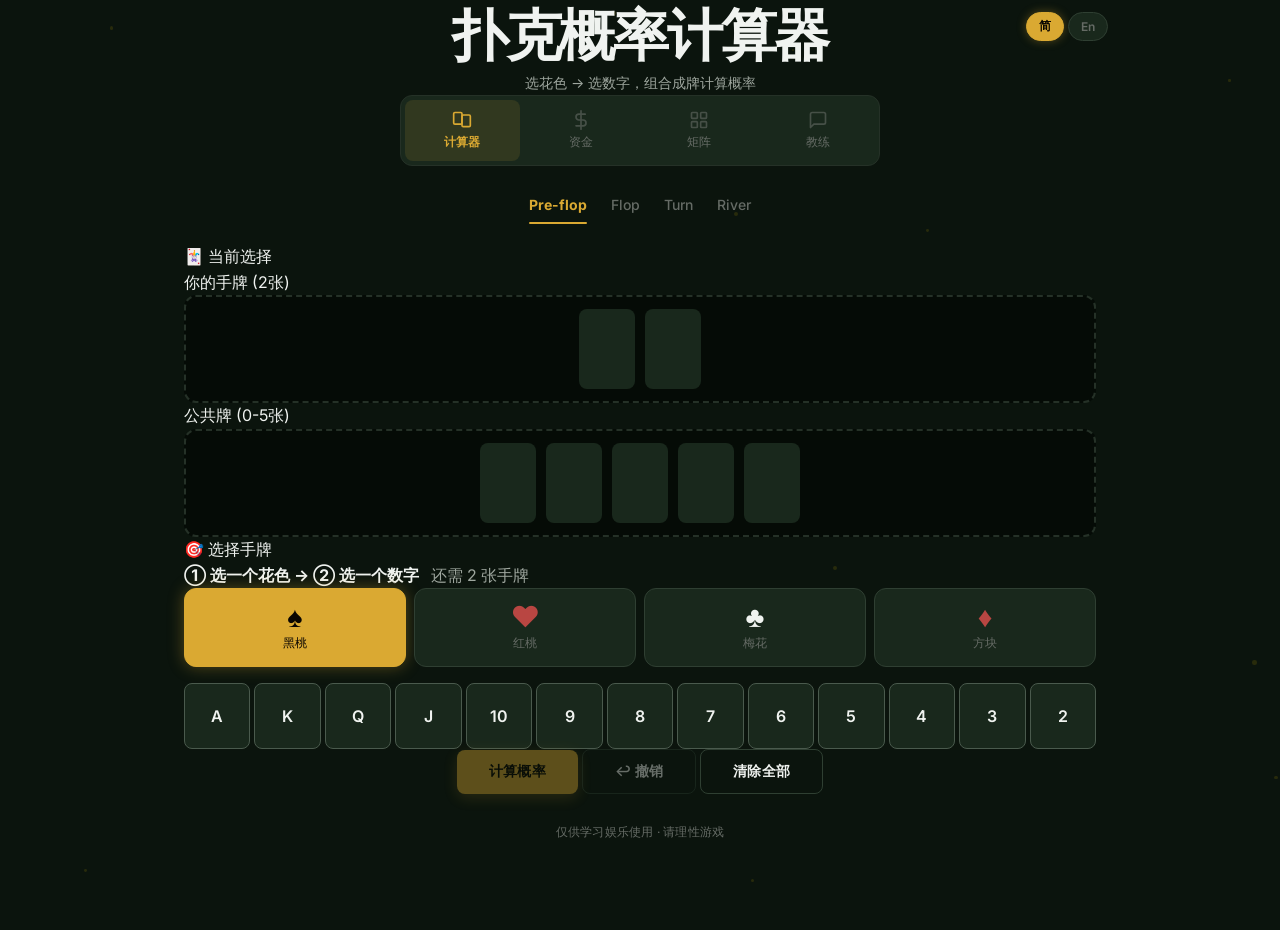
==== commit fc9b6616: "feat: completely redesign index.html with OKLCH design system, Tab Router, animations, and impeccabl" ====
--- a/index.html
+++ b/index.html
@@ -2,7 +2,7 @@
 <html lang="zh-CN">
 <head>
     <meta charset="UTF-8">
-    <meta name="viewport" content="width=device-width, initial-scale=1.0, maximum-scale=1.0, user-scalable=no, viewport-fit=cover">
+    <meta name="viewport" content="width=device-width, initial-scale=1.0, viewport-fit=cover">
     <meta name="theme-color" content="#0d3320">
     <meta name="apple-mobile-web-app-capable" content="yes">
     <meta name="apple-mobile-web-app-status-bar-style" content="black-translucent">
@@ -11,13 +11,225 @@
     <meta name="format-detection" content="telephone=no">
     
     <title data-i18n="app.title">扑克概率计算器</title>
+    <link rel="preconnect" href="https://fonts.googleapis.com">
+    <link rel="preconnect" href="https://fonts.gstatic.com" crossorigin>
+    <link href="https://fonts.googleapis.com/css2?family=Playfair+Display:wght@400;600;700&family=Inter:wght@300;400;500;600;700&family=JetBrains+Mono:wght@400;500;600&display=swap" rel="stylesheet">
     
     <link rel="manifest" href="manifest.json">
-    <link rel="apple-touch-icon" href="data:image/svg+xml,%3Csvg xmlns='http://www.w3.org/2000/svg' viewBox='0 0 192 192'%3E%3Crect width='192' height='192' rx='24' fill='%230d3320'/%3E%3Ctext x='96' y='120' font-size='100' text-anchor='middle' fill='%23ffd700'%3E♠%3C/text%3E%3C/svg%3E">
-    <link rel="stylesheet" href="css/style.css">
+    <link rel="apple-touch-icon" href="data:image/svg+xml,%3Csvg xmlns='http://www.w3.org/2000/svg' viewBox='0 0 192 192'%3E%3Crect width='192' height='192' rx='24' fill='%230a2618'/%3E%3Ctext x='96' y='120' font-size='100' text-anchor='middle' fill='%23c9a227' font-family='serif'%3E%26%23x2660;%3C/text%3E%3C/svg%3E">
+    <style>
+/* === OKLCH Deep Emerald Casino Design System === */
+:root {
+  --bg-base: oklch(18% 0.02 150); --bg-surface: oklch(26% 0.03 150); --bg-surface-hover: oklch(32% 0.04 150);
+  --bg-surface-raised: oklch(38% 0.05 150); --bg-inset: oklch(14% 0.015 150); --bg-inset-hover: oklch(17% 0.018 150);
+  --border-default: oklch(35% 0.03 150); --border-subtle: oklch(30% 0.025 150); --border-strong: oklch(45% 0.04 150);
+  --border-focus: oklch(62% 0.13 145); --primary: oklch(62% 0.13 145); --primary-hover: oklch(68% 0.14 145);
+  --primary-active: oklch(55% 0.12 145); --accent: oklch(76% 0.14 85); --accent-hover: oklch(82% 0.15 85);
+  --accent-dim: oklch(60% 0.09 85); --accent-glow: oklch(76% 0.14 85 / 0.35); --suit-red: oklch(55% 0.15 25);
+  --suit-black: oklch(25% 0.02 250); --success: oklch(65% 0.12 145); --warning: oklch(72% 0.11 85);
+  --danger: oklch(55% 0.15 25); --info: oklch(65% 0.10 240); --text-primary: oklch(96% 0.005 145);
+  --text-secondary: oklch(72% 0.015 145); --text-muted: oklch(52% 0.01 145); --text-on-primary: oklch(10% 0.01 145);
+  --text-on-accent: oklch(12% 0.02 85); --font-display: 'Playfair Display', 'Noto Serif SC', 'STSong', serif;
+  --font-body: 'Inter', 'PingFang SC', 'Noto Sans SC', 'Microsoft YaHei', sans-serif;
+  --font-mono: 'JetBrains Mono', 'SF Mono', 'Consolas', monospace; --text-xs: 0.75rem; --text-sm: 0.875rem;
+  --text-base: 1rem; --text-lg: 1.125rem; --text-xl: 1.25rem; --text-2xl: 1.5rem; --text-3xl: 2rem;
+  --text-4xl: 2.5rem; --text-5xl: 3.5rem; --leading-tight: 1.15; --leading-snug: 1.35; --leading-normal: 1.6;
+  --tracking-tight: -0.04em; --tracking-wide: 0.05em; --space-1: 4px; --space-2: 8px; --space-3: 12px;
+  --space-4: 16px; --space-5: 20px; --space-6: 24px; --space-8: 32px; --space-10: 40px; --radius-sm: 4px;
+  --radius-base: 8px; --radius-md: 12px; --radius-lg: 16px; --radius-full: 9999px; --shadow-sm: 0 1px 2px 0 rgba(0,0,0,0.15);
+  --shadow-base: 0 1px 3px 0 rgba(0,0,0,0.2), 0 1px 2px -1px rgba(0,0,0,0.2); --shadow-md: 0 4px 6px -1px rgba(0,0,0,0.25), 0 2px 4px -2px rgba(0,0,0,0.25);
+  --shadow-lg: 0 10px 15px -3px rgba(0,0,0,0.3), 0 4px 6px -4px rgba(0,0,0,0.3); --z-nav: 300; --z-modal: 500;
+  --ease-out-expo: cubic-bezier(0.16, 1, 0.3, 1); --ease-out-quart: cubic-bezier(0.25, 1, 0.5, 1);
+  --ease-spring: cubic-bezier(0.175, 0.885, 0.32, 1.275);
+}
+*, *::before, *::after { box-sizing: border-box; margin: 0; padding: 0; }
+html { font-size: 16px; -webkit-text-size-adjust: 100%; -webkit-font-smoothing: antialiased; }
+body { font-family: var(--font-body); font-size: var(--text-base); line-height: var(--leading-normal); color: var(--text-primary); background: var(--bg-base); min-height: 100vh; min-height: 100dvh; overflow-x: hidden; }
+@media (prefers-reduced-motion: reduce) { *, *::before, *::after { animation-duration: 0.01ms !important; transition-duration: 0.01ms !important; } }
+::selection { background: oklch(62% 0.13 145 / 0.25); }
+
+.particles-container { position: fixed; top: 0; left: 0; width: 100%; height: 100%; pointer-events: none; z-index: 0; overflow: hidden; }
+.particle { position: absolute; border-radius: 50%; background: rgba(255,215,0,0.12); pointer-events: none; }
+@keyframes pf1 { 0%,100%{transform:translate(0,0)scale(1);opacity:0.1} 25%{transform:translate(30px,-40px)scale(1.2);opacity:0.2} 50%{transform:translate(-20px,-60px)scale(0.8);opacity:0.15} }
+@keyframes pf2 { 0%,100%{transform:translate(0,0)scale(1);opacity:0.15} 33%{transform:translate(-50px,30px)scale(0.9);opacity:0.2} 66%{transform:translate(20px,-50px)scale(1.3);opacity:0.1} }
+.particle:nth-child(3n+1){animation:pf1 20s ease-in-out infinite} .particle:nth-child(3n+2){animation:pf2 25s ease-in-out infinite} .particle:nth-child(3n){animation:pf1 18s ease-in-out infinite reverse}
+
+.container { position: relative; z-index: 1; max-width: 960px; margin: 0 auto; padding: 0 16px 60px; }
+@media(min-width:768px){.container{padding:0 24px 60px}}
+
+.tab-nav { display: flex; gap: 4px; justify-content: center; margin-bottom: 24px; padding: 4px; background: var(--bg-surface); border-radius: var(--radius-md); max-width: 480px; margin-left: auto; margin-right: auto; border: 1px solid var(--border-subtle); }
+.tab-btn { flex: 1; display: flex; flex-direction: column; align-items: center; gap: 4px; padding: 10px 4px; border-radius: var(--radius-base); border: none; background: transparent; color: var(--text-muted); font-size: var(--text-xs); font-weight: 500; cursor: pointer; transition: all 0.2s var(--ease-out-quart); min-height: 56px; font-family: inherit; }
+.tab-btn:hover { color: var(--text-secondary); background: var(--bg-surface-hover); }
+.tab-btn.is-active { background: oklch(76% 0.14 85 / 0.12); color: var(--accent); font-weight: 600; }
+.tab-btn svg { width: 20px; height: 20px; opacity: 0.6; transition: opacity 0.2s; }
+.tab-btn.is-active svg { opacity: 1; stroke: var(--accent); }
+.tab-panel { display: none; animation: fadeIn 0.25s var(--ease-out-quart); }
+.tab-panel.is-active { display: block; }
+@keyframes fadeIn { from { opacity: 0; } to { opacity: 1; } }
+
+.hero-title { display: flex; flex-wrap: wrap; justify-content: center; gap: 0.05em; perspective: 600px; font-family: var(--font-display); font-size: clamp(2rem, 6vw, 3.5rem); font-weight: 600; letter-spacing: var(--tracking-tight); line-height: var(--leading-tight); color: var(--text-primary); text-wrap: balance; text-align: center; }
+.hero-title .char { display: inline-block; opacity: 0; transform-origin: center bottom; }
+@keyframes heroReveal { 0%{opacity:0;filter:blur(8px);transform:translateY(12px) rotateX(-40deg)} 30%{opacity:0.5;filter:blur(4px)} 100%{opacity:1;filter:blur(0);transform:translateY(0) rotateX(0deg)} }
+.hero-title .char.is-revealed { animation: heroReveal 0.5s var(--ease-out-expo) forwards; }
+.hero-subtitle { font-size: var(--text-sm); color: var(--text-secondary); text-align: center; margin-top: 8px; opacity: 0; }
+.hero-subtitle.is-visible { animation: fadeIn 0.8s var(--ease-out-quart) 0.6s forwards; }
+
+.stage-indicator { display: flex; justify-content: center; gap: 24px; margin: 0 0 24px; }
+.stage-item { text-align: center; padding: 4px 0; color: var(--text-muted); font-size: var(--text-sm); font-weight: 500; position: relative; transition: all 0.3s ease; }
+.stage-item.active { color: var(--accent); font-weight: 700; }
+.stage-item.active::after { content: ''; position: absolute; bottom: -4px; left: 0; right: 0; height: 2px; background: var(--accent); border-radius: 1px; }
+
+.card-slots { display: flex; gap: 10px; min-height: 68px; padding: 12px; background: var(--bg-inset); border-radius: var(--radius-md); justify-content: center; align-items: center; border: 2px dashed var(--border-subtle); }
+.card-slot { width: 56px; height: 80px; border-radius: var(--radius-base); background: var(--bg-surface); display: flex; align-items: center; justify-content: center; font-size: 1.4rem; cursor: pointer; transition: all 0.2s ease; border: 2px solid transparent; user-select: none; color: var(--text-muted); font-variant-emoji: text; -webkit-font-variant-emoji: text; }
+.card-slot:hover { border-color: var(--accent-dim); }
+.card-slot.filled { background: #fff; box-shadow: var(--shadow-base); font-weight: 600; font-family: var(--font-mono); font-size: var(--text-lg); }
+.card-slot.filled.red { color: var(--suit-red); } .card-slot.filled.black { color: var(--suit-black); }
+
+.suit-picker { display: grid; grid-template-columns: repeat(4, 1fr); gap: 8px; margin-bottom: 16px; }
+.suit-btn { display: flex; flex-direction: column; align-items: center; justify-content: center; padding: 14px 6px; border-radius: var(--radius-md); border: 1.5px solid var(--border-default); background: var(--bg-surface); color: var(--text-primary); cursor: pointer; transition: all 0.2s var(--ease-out-quart); gap: 3px; font-family: inherit; min-height: 44px; }
+.suit-btn:hover { background: var(--bg-surface-hover); border-color: var(--border-strong); transform: translateY(-2px); }
+.suit-btn:active { transform: translateY(0) scale(0.95); }
+.suit-btn .suit-icon { font-size: 1.8rem; line-height: 1; font-variant-emoji: text; -webkit-font-variant-emoji: text; }
+.suit-btn[data-suit="♠"] .suit-icon, .suit-btn[data-suit="♣"] .suit-icon { color: var(--text-primary); }
+.suit-btn[data-suit="♥"] .suit-icon, .suit-btn[data-suit="♦"] .suit-icon { color: var(--suit-red); }
+.suit-btn .suit-name { font-size: var(--text-xs); color: var(--text-muted); font-weight: 500; }
+.suit-btn.active { background: var(--accent); border-color: var(--accent); box-shadow: 0 0 16px var(--accent-glow); }
+.suit-btn.active .suit-icon { color: var(--text-on-accent) !important; } .suit-btn.active .suit-name { color: var(--text-on-accent); }
+
+.rank-picker { display: grid; grid-template-columns: repeat(7, 1fr); gap: 5px; }
+@media(min-width:600px){.rank-picker{grid-template-columns:repeat(13,1fr);gap:4px}}
+.rank-btn { aspect-ratio: 1; border-radius: var(--radius-base); border: 1.5px solid oklch(45% 0.03 150); background: var(--bg-surface); color: var(--text-primary); font-size: var(--text-base); font-weight: 600; cursor: pointer; transition: all 0.15s ease; display: flex; align-items: center; justify-content: center; user-select: none; font-family: inherit; padding: 0; min-height: 44px; }
+.rank-btn:hover { background: var(--bg-surface-hover); border-color: var(--border-strong); }
+.rank-btn:active { transform: scale(0.94); }
+.rank-btn.selected { background: var(--accent); color: var(--text-on-accent); border-color: var(--accent); box-shadow: 0 0 14px var(--accent-glow); font-weight: 700; }
+.rank-btn.other-suit { background: var(--bg-inset); border-color: var(--border-subtle); color: var(--text-muted); }
+.rank-btn.disabled { opacity: 0.2; cursor: not-allowed; pointer-events: none; }
+
+.btn { display: inline-flex; align-items: center; justify-content: center; gap: var(--space-2); padding: 12px 32px; border-radius: var(--radius-base); border: none; font-size: var(--text-sm); font-weight: 600; cursor: pointer; transition: all 0.25s var(--ease-out-quart); font-family: inherit; user-select: none; min-height: 44px; letter-spacing: 0.01em; }
+.btn:active { transform: scale(0.97); }
+.btn:focus-visible { outline: 2px solid var(--border-focus); outline-offset: 2px; }
+.btn:disabled { opacity: 0.4; cursor: not-allowed; transform: none !important; }
+.btn-primary { background: var(--accent); color: var(--text-on-accent); box-shadow: 0 4px 15px var(--accent-glow); }
+.btn-primary:hover:not(:disabled) { background: var(--accent-hover); transform: translateY(-1px); box-shadow: 0 6px 22px var(--accent-glow); }
+.btn-secondary { background: transparent; color: var(--text-primary); border: 1.5px solid var(--border-default); }
+.btn-secondary:hover { background: var(--bg-surface-hover); border-color: var(--border-strong); }
+.btn.is-loading { position: relative; color: transparent; pointer-events: none; }
+.btn.is-loading::after { content: ''; position: absolute; top: 50%; left: 50%; width: 18px; height: 18px; margin: -9px 0 0 -9px; border: 2px solid rgba(0,0,0,0.2); border-top-color: currentColor; border-radius: 50%; animation: spin 0.8s linear infinite; color: var(--bg-base); }
+@keyframes spin { to { transform: rotate(360deg); } }
+
+.progress-container { display: none; margin: 16px 0; text-align: center; }
+.progress-container.visible { display: block; }
+.progress-bar { width: 100%; height: 4px; background: var(--bg-inset); border-radius: 2px; overflow: hidden; margin: 10px 0; }
+.progress-fill { height: 100%; background: var(--accent); border-radius: 2px; transition: width 0.3s ease; width: 0%; }
+.progress-fill.is-pulsing { animation: pulse 0.6s ease-in-out infinite; }
+@keyframes pulse { 0%,100%{opacity:1} 50%{opacity:0.5} }
+.progress-text { color: var(--accent); font-size: var(--text-sm); }
+
+.result-section { display: none; }
+.result-section.visible { display: block; animation: resultSlideUp 0.5s var(--ease-out-expo); }
+@keyframes resultSlideUp { 0%{opacity:0;transform:translateY(30px)scale(0.96)} 100%{opacity:1;transform:translateY(0)scale(1)} }
+.result-info { text-align: center; margin-bottom: 20px; color: var(--text-secondary); font-size: var(--text-sm); }
+.exact-badge { display: inline-block; padding: 4px 14px; border-radius: var(--radius-full); background: oklch(65% 0.12 145 / 0.15); color: var(--success); font-size: var(--text-xs); font-weight: 600; border: 1px solid oklch(65% 0.12 145 / 0.3); }
+.monte-badge { display: inline-block; padding: 4px 14px; border-radius: var(--radius-full); background: oklch(72% 0.11 85 / 0.15); color: var(--warning); font-size: var(--text-xs); font-weight: 600; border: 1px solid oklch(72% 0.11 85 / 0.3); }
+
+.probability-list { display: flex; flex-direction: column; gap: 10px; }
+.prob-item { opacity: 0; transform: translateX(-20px); transition: opacity 0.4s var(--ease-out-expo), transform 0.4s var(--ease-out-expo); }
+.prob-item.is-visible { opacity: 1; transform: translateX(0); }
+.prob-label { width: clamp(56px, 16vw, 90px); text-align: right; font-weight: 600; font-size: var(--text-sm); flex-shrink: 0; color: var(--text-secondary); }
+.prob-bar-container { flex: 1; height: 30px; background: var(--bg-inset); border-radius: var(--radius-full); overflow: hidden; position: relative; }
+.prob-bar { height: 100%; border-radius: var(--radius-full); display: flex; align-items: center; justify-content: flex-end; padding-right: 12px; font-weight: 600; font-size: var(--text-xs); min-width: 50px; white-space: nowrap; transform-origin: left center; transform: scaleX(0); transition: transform 0.6s var(--ease-out-quart); }
+.prob-bar.is-grown { transform: scaleX(1); }
+.prob-bar.high { background: var(--success); color: var(--bg-base); }
+.prob-bar.medium { background: var(--warning); color: var(--bg-base); }
+.prob-bar.low { background: var(--danger); color: var(--text-primary); }
+.prob-bar.very-low { background: var(--bg-surface); color: var(--text-muted); border: 1px solid var(--border-default); }
+
+.brm-input-row { display: grid; grid-template-columns: 1fr 1fr; gap: 10px; margin-bottom: 10px; }
+.brm-input-group { display: flex; flex-direction: column; gap: 5px; }
+.brm-input-group label { font-size: var(--text-sm); color: var(--text-secondary); font-weight: 500; }
+.brm-input-group input { padding: 10px 12px; border-radius: var(--radius-base); border: 1.5px solid var(--border-default); background: var(--bg-inset); color: var(--text-primary); font-size: var(--text-sm); font-family: inherit; outline: none; transition: border-color 0.2s ease; -webkit-appearance: none; }
+.brm-input-group input:focus { border-color: var(--border-focus); }
+.brm-input-group input::placeholder { color: var(--text-muted); opacity: 0.5; }
+.brm-metrics { display: grid; grid-template-columns: repeat(3, 1fr); gap: 10px; margin-bottom: 16px; }
+.brm-metric { background: var(--bg-inset); border-radius: var(--radius-base); padding: 12px 8px; text-align: center; border: 1px solid var(--border-subtle); }
+.brm-metric-label { font-size: var(--text-xs); color: var(--text-muted); margin-bottom: 4px; }
+.brm-metric-value { font-size: var(--text-lg); font-weight: 700; color: var(--accent); font-family: var(--font-mono); }
+@media(max-width:600px){.brm-input-row{grid-template-columns:1fr}.brm-metrics{grid-template-columns:1fr}}
+
+.matrix-positions { display: flex; gap: 6px; flex-wrap: wrap; justify-content: center; margin-bottom: 14px; }
+.matrix-pos-btn { padding: 6px 14px; border-radius: var(--radius-full); border: 1.5px solid var(--border-default); background: var(--bg-surface); color: var(--text-secondary); font-size: var(--text-xs); font-weight: 600; cursor: pointer; transition: all 0.2s ease; font-family: inherit; }
+.matrix-pos-btn:hover { border-color: var(--accent-dim); color: var(--accent); }
+.matrix-pos-btn.active { background: var(--accent); border-color: var(--accent); color: var(--text-on-accent); box-shadow: 0 0 12px var(--accent-glow); }
+.matrix-legend { display: flex; gap: 16px; justify-content: center; margin-bottom: 14px; font-size: var(--text-xs); color: var(--text-muted); }
+.matrix-legend-dot { width: 10px; height: 10px; border-radius: 50%; display: inline-block; }
+.matrix-grid { display: flex; flex-direction: column; gap: 2px; margin-bottom: 14px; overflow-x: auto; padding: 4px; background: var(--bg-inset); border-radius: var(--radius-base); }
+.matrix-row { display: flex; gap: 2px; }
+.matrix-cell { width: clamp(36px, 6vw, 48px); height: clamp(36px, 6vw, 48px); border-radius: 4px; display: flex; align-items: center; justify-content: center; font-size: 0.65rem; font-weight: 600; cursor: pointer; transition: transform 0.15s ease, box-shadow 0.15s ease; user-select: none; flex-shrink: 0; font-family: var(--font-mono); }
+.matrix-cell:hover { transform: scale(1.12); box-shadow: 0 0 8px rgba(255,255,255,0.1); z-index: 1; }
+.matrix-cell.matrix-header { background: var(--bg-surface); color: var(--text-muted); font-size: 0.7rem; cursor: default; }
+.matrix-info { background: var(--bg-inset); border-radius: var(--radius-base); padding: 12px; text-align: center; min-height: 50px; display: flex; align-items: center; justify-content: center; }
+
+.chat-messages { background: var(--bg-inset); border-radius: var(--radius-md); padding: 14px; max-height: 320px; overflow-y: auto; display: flex; flex-direction: column; gap: 10px; margin-bottom: 14px; }
+.chat-message { display: flex; max-width: 85%; }
+.chat-message.coach { justify-content: flex-start; }
+.chat-message.user { justify-content: flex-end; margin-left: auto; }
+.chat-bubble { max-width: 85%; padding: 10px 14px; border-radius: 14px; font-size: var(--text-sm); line-height: 1.5; word-break: break-word; }
+.chat-bubble.coach { background: var(--bg-surface); color: var(--text-secondary); border-bottom-left-radius: 4px; border-left: 3px solid var(--accent); }
+.chat-bubble.user { background: var(--primary); color: var(--text-on-primary); border-bottom-right-radius: 4px; }
+.chat-input-area { display: flex; gap: 8px; margin-bottom: 12px; }
+.chat-input { flex: 1; padding: 10px 14px; border-radius: var(--radius-full); border: 1.5px solid var(--border-default); background: var(--bg-inset); color: var(--text-primary); font-size: var(--text-base); font-family: inherit; outline: none; transition: border-color 0.2s ease; -webkit-appearance: none; }
+.chat-input:focus { border-color: var(--border-focus); }
+.chat-input::placeholder { color: var(--text-muted); opacity: 0.5; }
+.chat-send-btn { padding: 10px 20px; min-height: 44px; font-size: var(--text-sm); }
+.chat-suggestions { display: flex; gap: 8px; flex-wrap: wrap; justify-content: center; }
+.chat-suggestion-btn { padding: 6px 14px; border-radius: var(--radius-full); border: 1.5px solid var(--border-default); background: var(--bg-surface); color: var(--text-secondary); font-size: var(--text-xs); font-weight: 500; cursor: pointer; transition: all 0.2s ease; font-family: inherit; }
+.chat-suggestion-btn:hover { background: oklch(76% 0.14 85 / 0.12); border-color: var(--accent-dim); color: var(--accent); }
+
+.pwa-install-modal { display: none; position: fixed; top: 0; left: 0; right: 0; bottom: 0; z-index: var(--z-modal); align-items: center; justify-content: center; padding: 20px; }
+.pwa-install-modal.show { display: flex; }
+.pwa-modal-overlay { position: absolute; top: 0; left: 0; right: 0; bottom: 0; background: rgba(0,0,0,0.6); }
+.pwa-modal-content { position: relative; background: var(--bg-surface); border-radius: var(--radius-lg); border: 1px solid var(--border-default); max-width: 420px; width: 100%; padding: 24px; box-shadow: var(--shadow-lg); }
+.pwa-modal-header { display: flex; justify-content: space-between; align-items: center; margin-bottom: 16px; }
+.pwa-modal-header h3 { font-size: var(--text-lg); color: var(--accent); font-weight: 700; }
+.pwa-modal-close { background: none; border: none; color: var(--text-muted); font-size: 1.2rem; cursor: pointer; padding: 4px; line-height: 1; }
+.pwa-guide-step { display: flex; align-items: flex-start; gap: 10px; margin-bottom: 10px; }
+.pwa-guide-num { width: 24px; height: 24px; border-radius: 50%; background: oklch(76% 0.14 85 / 0.2); color: var(--accent); display: flex; align-items: center; justify-content: center; font-size: var(--text-xs); font-weight: 700; flex-shrink: 0; margin-top: 2px; }
+.pwa-guide-text { font-size: var(--text-sm); color: var(--text-secondary); line-height: 1.5; }
+
+.lang-switcher { position: absolute; top: 12px; right: 12px; display: flex; gap: 4px; z-index: 10; }
+.lang-btn { padding: 5px 12px; border-radius: var(--radius-full); border: 1.5px solid var(--border-default); background: var(--bg-surface); color: var(--text-muted); font-size: var(--text-xs); font-weight: 600; cursor: pointer; transition: all 0.2s ease; font-family: inherit; }
+.lang-btn:hover { border-color: var(--accent-dim); color: var(--accent); }
+.lang-btn.active { background: var(--accent); border-color: var(--accent); color: var(--text-on-accent); box-shadow: 0 0 10px var(--accent-glow); }
+@media(max-width:600px){.lang-switcher{top:8px;right:8px}}
+
+footer { text-align: center; padding: 28px 10px; color: var(--text-muted); font-size: var(--text-xs); letter-spacing: 0.02em; }
+
+@media(max-width:600px){
+  .container{padding:0 14px 40px}
+  .suit-btn{padding:12px 4px}
+  .suit-btn .suit-icon{font-size:1.6rem}
+  .rank-btn{min-height:40px;font-size:var(--text-base)}
+  .actions{flex-direction:column}
+  .btn{width:100%;max-width:100%}
+  .matrix-cell{width:32px;height:32px;font-size:0.55rem}
+  .chat-bubble{max-width:90%;font-size:var(--text-xs)}
+  .hero-title{font-size:clamp(1.8rem,8vw,2.5rem)}
+}
+@media(max-width:400px){
+  .suit-picker{gap:6px}
+  .suit-btn{border-radius:10px;padding:10px 2px}
+  .suit-btn .suit-name{font-size:0.65rem}
+  .rank-picker{gap:4px}
+  .rank-btn{border-radius:8px;font-size:0.9rem}
+}
+
+.sr-only{position:absolute;width:1px;height:1px;padding:0;margin:-1px;overflow:hidden;clip:rect(0,0,0,0);white-space:nowrap;border-width:0}
+
+</style>
     <script src="js/i18n.js"></script>
 </head>
 <body>
+    <div class="particles-container" id="particles"></div>
     <div class="container">
         <!-- 语言切换器 -->
         <div class="lang-switcher" id="lang-switcher">
@@ -26,9 +238,30 @@
         </div>
 
         <header>
-            <h1 data-i18n="app.title">扑克概率计算器</h1>
-            <p data-i18n="app.subtitle">选花色 → 选数字，组合成牌计算概率</p>
+            <h1 class="hero-title" data-i18n="app.title">Poker Odds</h1>
+            <p class="hero-subtitle" data-i18n="app.subtitle">选花色 → 选数字，组合成牌计算概率</p>
+            
+            
         </header>
+    <!-- Tab Navigation -->
+    <nav class="tab-nav" aria-label="功能导航">
+      <button class="tab-btn is-active" data-tab="calculator" onclick="switchTab('calculator')">
+        <svg width="20" height="20" viewBox="0 0 24 24" fill="none" stroke="currentColor" stroke-width="2" stroke-linecap="round" stroke-linejoin="round"><rect x="2" y="3" width="10" height="14" rx="1.5"/><rect x="12" y="6" width="10" height="14" rx="1.5"/></svg>
+        <span>计算器</span>
+      </button>
+      <button class="tab-btn" data-tab="bankroll" onclick="switchTab('bankroll')">
+        <svg width="20" height="20" viewBox="0 0 24 24" fill="none" stroke="currentColor" stroke-width="2" stroke-linecap="round" stroke-linejoin="round"><line x1="12" y1="1" x2="12" y2="23"/><path d="M17 5H9.5a3.5 3.5 0 0 0 0 7h5a3.5 3.5 0 0 1 0 7H6"/></svg>
+        <span>资金</span>
+      </button>
+      <button class="tab-btn" data-tab="matrix" onclick="switchTab('matrix')">
+        <svg width="20" height="20" viewBox="0 0 24 24" fill="none" stroke="currentColor" stroke-width="2" stroke-linecap="round" stroke-linejoin="round"><rect x="3" y="3" width="7" height="7" rx="1"/><rect x="14" y="3" width="7" height="7" rx="1"/><rect x="3" y="14" width="7" height="7" rx="1"/><rect x="14" y="14" width="7" height="7" rx="1"/></svg>
+        <span>矩阵</span>
+      </button>
+      <button class="tab-btn" data-tab="coach" onclick="switchTab('coach')">
+        <svg width="20" height="20" viewBox="0 0 24 24" fill="none" stroke="currentColor" stroke-width="2" stroke-linecap="round" stroke-linejoin="round"><path d="M21 15a2 2 0 0 1-2 2H7l-4 4V5a2 2 0 0 1 2-2h14a2 2 0 0 1 2 2z"/></svg>
+        <span>教练</span>
+      </button>
+    </nav>
 
         <!-- 阶段指示器 -->
         <div class="stage-indicator" id="stage-indicator">
@@ -38,9 +271,10 @@
             <div class="stage-item" id="stage-river" data-stage="5" data-i18n="stage.river">River</div>
         </div>
 
-        <!-- 已选牌展示 -->
+        <section id="tab-calculator" class="tab-panel is-active">
+<!-- 已选牌展示 -->
         <div class="section">
-            <div class="section-title" data-i18n="section.currentSelection">🃏 当前选择</div>
+            <div class="section-title" data-i18n="section.currentSelection">当前选择</div>
             <div class="selected-cards-area">
                 <div class="card-group">
                     <div class="card-group-label" data-i18n="section.holeCards">你的手牌 (2张)</div>
@@ -64,7 +298,7 @@
 
         <!-- 两步选牌区域 -->
         <div class="section">
-            <div class="section-title" data-i18n="section.selectCards">🎯 选择手牌</div>
+            <div class="section-title" data-i18n="section.selectCards">选择手牌</div>
             
             <div class="picker-hint" id="picker-hint">
                 <strong data-i18n="section.pickerHint">① 选一个花色 → ② 选一个数字</strong>
@@ -98,7 +332,7 @@
         <div class="section" style="text-align:center;">
             <div class="actions">
                 <button class="btn btn-primary" id="calc-btn" onclick="calculate()" disabled data-i18n="btn.calc">计算概率</button>
-                <button class="btn btn-secondary" id="undo-btn" onclick="undoLastCard()" disabled data-i18n="btn.undo">↩️ 撤销</button>
+                <button class="btn btn-secondary" id="undo-btn" onclick="undoLastCard()" disabled data-i18n="btn.undo">撤销</button>
                 <button class="btn btn-secondary" onclick="clearAll()" data-i18n="btn.clear">清除全部</button>
             </div>
         </div>
@@ -111,15 +345,17 @@
 
         <!-- 结果展示 -->
         <div class="section result-section" id="result-area">
-            <div class="section-title" data-i18n="section.probability">📊 概率分析</div>
+            <div class="section-title" data-i18n="section.probability">概率分析</div>
             <div class="result-info" id="result-info"></div>
             <div class="probability-list" id="probability-list"></div>
         </div>
 
-        <!-- 资金管理建议 -->
+        </section>
+<section id="tab-bankroll" class="tab-panel">
+<!-- 资金管理建议 -->
         <div class="section brm-section" id="brm-area">
             <div class="section-title" onclick="toggleBRM()" style="cursor:pointer;user-select:none;">
-                <span id="brm-arrow">▶</span> <span data-i18n="brm.title">💰 资金管理建议</span>
+                <span id="brm-arrow">▶</span> <span data-i18n="brm.title">资金管理建议</span>
             </div>
             <div class="brm-content" id="brm-content" style="display:none;">
                 <div class="brm-desc" data-i18n="brm.desc">基于 BRM · Kelly · RoR · EV 理论的综合行动建议</div>
@@ -127,21 +363,21 @@
                 <div class="brm-inputs" id="brm-inputs">
                     <div class="brm-input-row">
                         <div class="brm-input-group">
-                            <label data-i18n="brm.label.bankroll">💵 当前资金</label>
+                            <label data-i18n="brm.label.bankroll">当前资金</label>
                             <input type="number" id="brm-bankroll" placeholder="2000" min="0" step="1" data-i18n-placeholder="brm.placeholder.bankroll">
                         </div>
                         <div class="brm-input-group">
-                            <label data-i18n="brm.label.buyin">🎫 买入金额</label>
+                            <label data-i18n="brm.label.buyin">买入金额</label>
                             <input type="number" id="brm-buyin" placeholder="100" min="1" step="1">
                         </div>
                     </div>
                     <div class="brm-input-row">
                         <div class="brm-input-group">
-                            <label data-i18n="brm.label.pot">🏦 当前底池</label>
+                            <label data-i18n="brm.label.pot">当前底池</label>
                             <input type="number" id="brm-pot" placeholder="150" min="0" step="1">
                         </div>
                         <div class="brm-input-group">
-                            <label data-i18n="brm.label.tocall">📥 需跟注</label>
+                            <label data-i18n="brm.label.tocall">需跟注</label>
                             <input type="number" id="brm-tocall" placeholder="50" min="0" step="1">
                         </div>
                     </div>
@@ -154,10 +390,12 @@
             </div>
         </div>
 
-        <!-- 翻前矩阵 -->
+        </section>
+<section id="tab-matrix" class="tab-panel">
+<!-- 翻前矩阵 -->
         <div class="section matrix-section" id="matrix-area">
             <div class="section-title" onclick="toggleMatrix()" style="cursor:pointer;user-select:none;">
-                <span id="matrix-arrow">▶</span> <span data-i18n="matrix.title">🎯 13×13 翻前手牌矩阵</span>
+                <span id="matrix-arrow">▶</span> <span data-i18n="matrix.title">13×13 翻前手牌矩阵</span>
             </div>
             <div class="matrix-content" id="matrix-content" style="display:none;">
                 <div class="matrix-desc" data-i18n="matrix.desc">按位置查看169种起手牌的标准化范围</div>
@@ -185,10 +423,12 @@
             </div>
         </div>
 
-        <!-- AI 教练聊天 -->
+        </section>
+<section id="tab-coach" class="tab-panel">
+<!-- AI 教练聊天 -->
         <div class="section chat-section" id="chat-area">
             <div class="section-title" onclick="toggleChat()" style="cursor:pointer;user-select:none;">
-                <span id="chat-arrow">▶</span> <span data-i18n="chat.title">🤖 AI 扑克教练</span>
+                <span id="chat-arrow">▶</span> <span data-i18n="chat.title">AI 扑克教练</span>
             </div>
             <div class="chat-content" id="chat-content" style="display:none;">
                 <div class="chat-desc" data-i18n="chat.desc">有任何问题都可以问教练，比如资金管理、起手牌策略、赔率计算等</div>
@@ -213,7 +453,8 @@
             </div>
         </div>
 
-        <footer>
+        </section>
+<footer>
             <p data-i18n="app.footer">仅供学习娱乐使用 · 请理性游戏</p>
         </footer>
     </div>
@@ -223,7 +464,7 @@
         <div class="pwa-modal-overlay" onclick="dismissPWA()"></div>
         <div class="pwa-modal-content">
             <div class="pwa-modal-header">
-                <h3 data-i18n="pwa.title">📱 安装到手机桌面</h3>
+                <h3 data-i18n="pwa.title">安装到手机桌面</h3>
                 <button class="pwa-modal-close" onclick="dismissPWA()">✕</button>
             </div>
             <div class="pwa-modal-body" id="pwa-modal-body">
@@ -237,6 +478,137 @@
 
     <script src="js/poker-engine.js"></script>
     <script>
+
+        // ============ Tab Router ============
+        const TAB_NAMES = ['calculator', 'bankroll', 'matrix', 'coach'];
+        function switchTab(tabName) {
+            document.querySelectorAll('.tab-btn').forEach(b => b.classList.remove('is-active'));
+            document.querySelectorAll('.tab-panel').forEach(p => p.classList.remove('is-active'));
+            document.querySelector('[data-tab="' + tabName + '"]').classList.add('is-active');
+            document.getElementById('tab-' + tabName).classList.add('is-active');
+            localStorage.setItem('lastTab', tabName);
+            if (tabName === 'matrix' && document.getElementById('matrix-grid').children.length === 0) renderMatrix();
+        }
+        function toggleBRM() { switchTab('bankroll'); }
+        function toggleMatrix() { switchTab('matrix'); if (document.getElementById('matrix-grid').children.length === 0) renderMatrix(); }
+        function toggleChat() { switchTab('coach'); }
+        
+        // ============ Hero Animation ============
+        function initHeroAnimation() {
+            const title = document.querySelector('.hero-title');
+            if (!title) return;
+            const text = title.textContent.trim();
+            title.innerHTML = '';
+            const shuffleChars = '♠♥♣♦AKQJ1098765432';
+            const chars = text.split('');
+            chars.forEach((char) => {
+                const span = document.createElement('span');
+                span.className = 'char';
+                span.textContent = char === ' ' ? ' ' : char;
+                title.appendChild(span);
+            });
+            const charSpans = title.querySelectorAll('.char');
+            charSpans.forEach((span, i) => {
+                setTimeout(() => {
+                    span.setAttribute('data-shuffle', shuffleChars[Math.floor(Math.random() * shuffleChars.length)]);
+                    span.classList.add('is-shuffling');
+                }, i * 50);
+                setTimeout(() => {
+                    span.classList.remove('is-shuffling');
+                    span.classList.add('is-revealed');
+                }, 150 + i * 50);
+            });
+            setTimeout(() => {
+                const sub = document.querySelector('.hero-subtitle');
+                if (sub) sub.classList.add('is-visible');
+            }, 400);
+        }
+        
+        // ============ Particles ============
+        function createParticles(count) {
+            const container = document.getElementById('particles');
+            if (!container) return;
+            for (let i = 0; i < count; i++) {
+                const p = document.createElement('div');
+                p.className = 'particle';
+                const size = Math.random() * 3 + 2;
+                p.style.cssText = 'width:' + size + 'px;height:' + size + 'px;left:' + (Math.random() * 100) + '%;top:' + (Math.random() * 100) + '%;animation-delay:' + (Math.random() * -20) + 's;animation-duration:' + (15 + Math.random() * 15) + 's;';
+                container.appendChild(p);
+            }
+        }
+        
+        // ============ Animation Helpers ============
+        function delay(ms) { return new Promise(r => setTimeout(r, ms)); }
+        function animateCounter(el, start, end, duration) {
+            if (!el) return;
+            const startTime = performance.now(), range = end - start;
+            function update(t) {
+                const p = Math.min((t - startTime) / duration, 1);
+                const eased = p === 1 ? 1 : 1 - Math.pow(2, -10 * p);
+                el.textContent = (start + range * eased).toFixed(1) + '%';
+                if (p < 1) requestAnimationFrame(update);
+            }
+            requestAnimationFrame(update);
+        }
+        
+        // Override calculate with animation
+        const _origCalculate = calculate;
+        async function calculate() {
+            if (holeCards.length !== 2) return;
+            const btn = document.getElementById('calc-btn');
+            const progressArea = document.getElementById('progress-area');
+            const progressFill = document.getElementById('progress-fill');
+            const resultArea = document.getElementById('result-area');
+            btn.classList.add('is-loading'); btn.disabled = true;
+            progressArea.classList.add('visible');
+            resultArea.classList.remove('visible');
+            progressFill.style.width = '0%';
+            progressFill.classList.add('is-pulsing');
+            await delay(50); progressFill.style.width = '30%';
+            await delay(300); progressFill.style.width = '70%';
+            const result = calculateProbabilities(holeCards, communityCards);
+            await delay(300); progressFill.style.width = '100%';
+            progressFill.classList.remove('is-pulsing');
+            await delay(200);
+            btn.classList.remove('is-loading'); btn.disabled = false;
+            progressArea.classList.remove('visible');
+            showResultsAnimated(result);
+        }
+        
+        function showResultsAnimated(result) {
+            const resultArea = document.getElementById('result-area');
+            const resultInfo = document.getElementById('result-info');
+            const probList = document.getElementById('probability-list');
+            const methodText = result.exact ? t('method.exact') : t('method.monte');
+            const badgeClass = result.exact ? 'exact-badge' : 'monte-badge';
+            resultInfo.innerHTML = '<div style="margin-bottom:4px;">' + getStageName() + '</div><div><span class="' + badgeClass + '">' + methodText + '</span></div><div style="margin-top:6px;font-size:0.8rem;color:var(--text-muted);">' + t('comboCount', result.total.toLocaleString()) + '</div>';
+            probList.innerHTML = '';
+            const maxProb = result.top7[0].probability;
+            const items = result.top7.filter(item => item.probability > 0).map((item) => {
+                const wp = maxProb > 0 ? (item.probability / maxProb * 100) : 0;
+                let level = 'very-low';
+                if (item.probability > 20) level = 'high';
+                else if (item.probability > 5) level = 'medium';
+                else if (item.probability > 1) level = 'low';
+                const div = document.createElement('div');
+                div.className = 'prob-item';
+                div.innerHTML = '<div class="prob-label">' + item.name + '</div><div class="prob-bar-container"><div class="prob-bar ' + level + '" data-width="' + Math.max(wp, 8) + '">' + item.probability.toFixed(2) + '%</div></div>';
+                return div;
+            });
+            items.forEach(div => probList.appendChild(div));
+            resultArea.classList.add('visible');
+            items.forEach((div, i) => {
+                setTimeout(() => {
+                    div.classList.add('is-visible');
+                    const bar = div.querySelector('.prob-bar');
+                    setTimeout(() => bar.classList.add('is-grown'), 50);
+                }, i * 80);
+            });
+            setTimeout(() => { resultArea.scrollIntoView({ behavior: 'smooth', block: 'nearest' }); }, items.length * 80 + 300);
+        }
+        // Override showResults
+        showResults = showResultsAnimated;
+
         // ============ PWA 支持 ============
         let deferredPrompt = null;
         
@@ -758,7 +1130,7 @@
                 </div>
                 
                 <div class="brm-kelly-section">
-                    <div class="brm-section-subtitle">📐 ${t('brm.kelly.full')} / ${t('brm.kelly.half')} / ${t('brm.kelly.quarter')}</div>
+                    <div class="brm-section-subtitle">${t('brm.kelly.full')} / ${t('brm.kelly.half')} / ${t('brm.kelly.quarter')}</div>
                     <div class="brm-kelly-bar">
                         <div class="brm-kelly-label">${t('brm.kelly.full')}</div>
                         <div class="brm-kelly-track">
@@ -954,7 +1326,12 @@
             }
         });
 
+        initHeroAnimation();
+        createParticles(15);
+        const lastTab = localStorage.getItem('lastTab');
+        if (lastTab && TAB_NAMES.includes(lastTab)) switchTab(lastTab);
         init();
+
     </script>
 </body>
 </html>
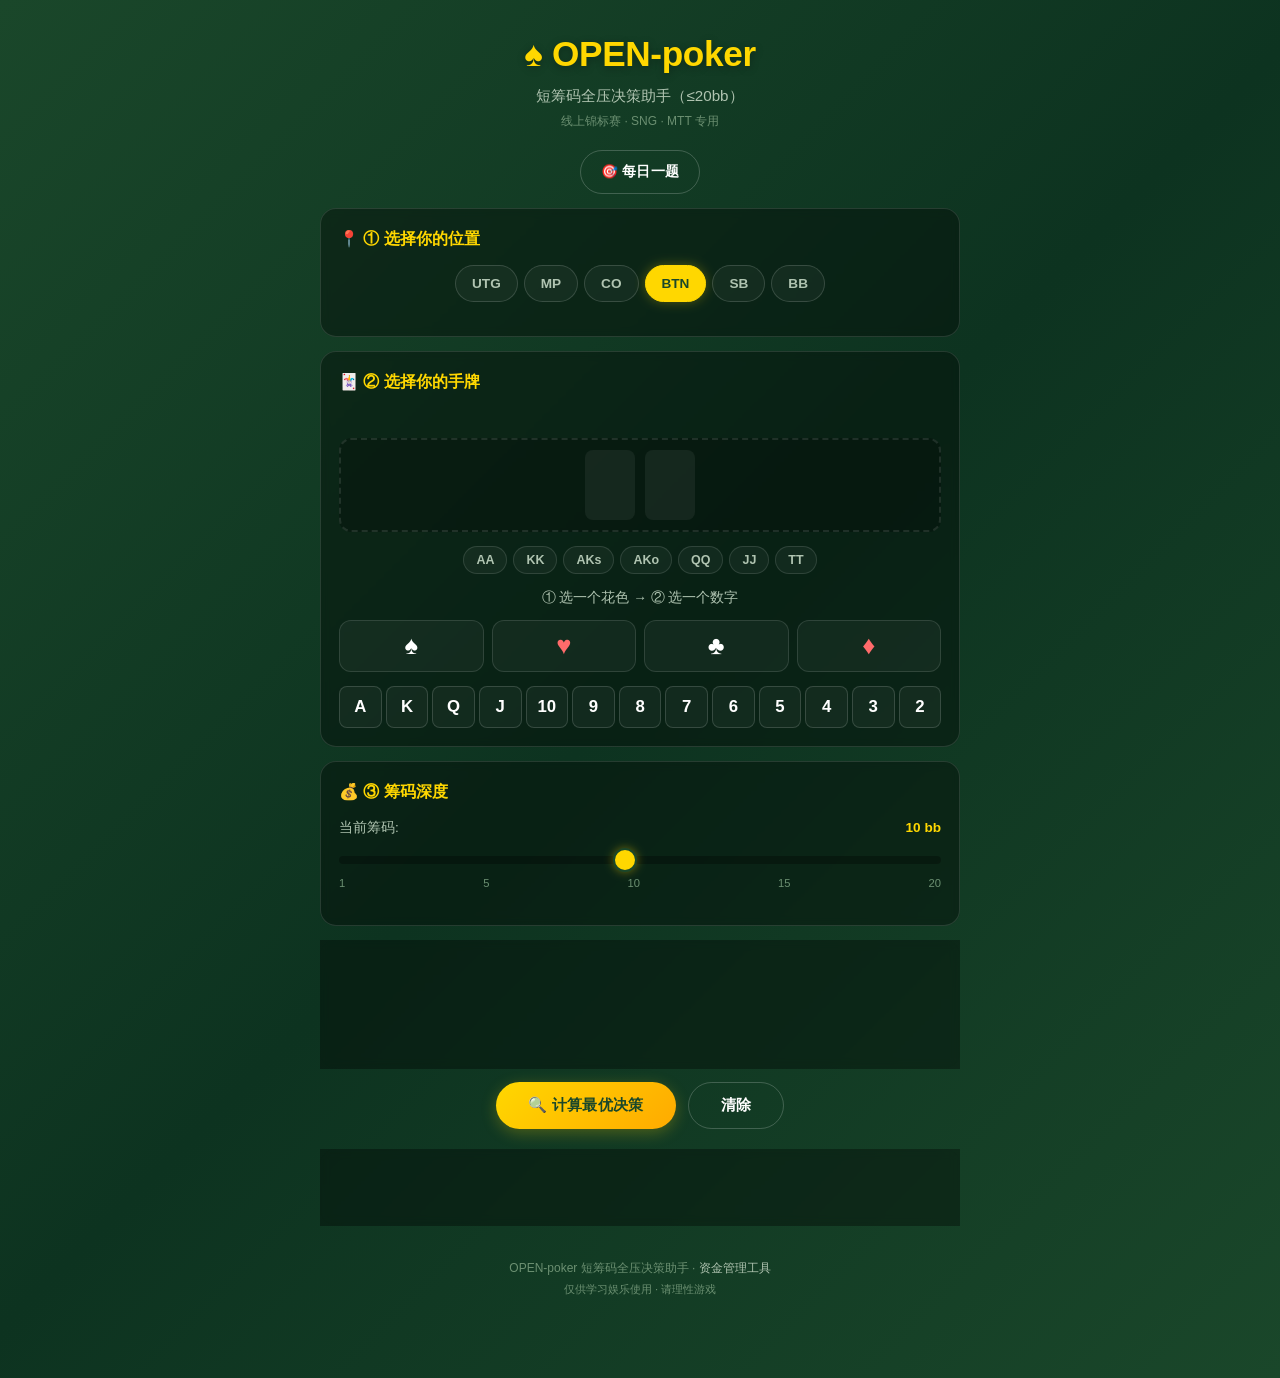
==== commit 7880f4d8: "P0: Complete homepage rebuild - short-stack push/fold assistant" ====
--- a/index.html
+++ b/index.html
@@ -6,1332 +6,828 @@
     <meta name="theme-color" content="#0d3320">
     <meta name="apple-mobile-web-app-capable" content="yes">
     <meta name="apple-mobile-web-app-status-bar-style" content="black-translucent">
-    <meta name="apple-mobile-web-app-title" content="扑克计算器">
-    <meta name="description" content="德州扑克概率计算器 - 支持全阶段牌型概率计算，纯前端无需联网">
+    <meta name="apple-mobile-web-app-title" content="短筹码助手">
+    <meta name="description" content="线上锦标赛短筹码全压决策助手，≤20bb翻前全压范围查询，离线可用">
     <meta name="format-detection" content="telephone=no">
-    
-    <title data-i18n="app.title">扑克概率计算器</title>
-    <link rel="preconnect" href="https://fonts.googleapis.com">
-    <link rel="preconnect" href="https://fonts.gstatic.com" crossorigin>
-    <link href="https://fonts.googleapis.com/css2?family=Playfair+Display:wght@400;600;700&family=Inter:wght@300;400;500;600;700&family=JetBrains+Mono:wght@400;500;600&display=swap" rel="stylesheet">
-    
+    <title>OPEN-poker | 短筹码全压决策助手</title>
     <link rel="manifest" href="manifest.json">
     <link rel="apple-touch-icon" href="data:image/svg+xml,%3Csvg xmlns='http://www.w3.org/2000/svg' viewBox='0 0 192 192'%3E%3Crect width='192' height='192' rx='24' fill='%230a2618'/%3E%3Ctext x='96' y='120' font-size='100' text-anchor='middle' fill='%23c9a227' font-family='serif'%3E%26%23x2660;%3C/text%3E%3C/svg%3E">
     <style>
-/* === OKLCH Deep Emerald Casino Design System === */
 :root {
-  --bg-base: oklch(18% 0.02 150); --bg-surface: oklch(26% 0.03 150); --bg-surface-hover: oklch(32% 0.04 150);
-  --bg-surface-raised: oklch(38% 0.05 150); --bg-inset: oklch(14% 0.015 150); --bg-inset-hover: oklch(17% 0.018 150);
-  --border-default: oklch(35% 0.03 150); --border-subtle: oklch(30% 0.025 150); --border-strong: oklch(45% 0.04 150);
-  --border-focus: oklch(62% 0.13 145); --primary: oklch(62% 0.13 145); --primary-hover: oklch(68% 0.14 145);
-  --primary-active: oklch(55% 0.12 145); --accent: oklch(76% 0.14 85); --accent-hover: oklch(82% 0.15 85);
-  --accent-dim: oklch(60% 0.09 85); --accent-glow: oklch(76% 0.14 85 / 0.35); --suit-red: oklch(55% 0.15 25);
-  --suit-black: oklch(25% 0.02 250); --success: oklch(65% 0.12 145); --warning: oklch(72% 0.11 85);
-  --danger: oklch(55% 0.15 25); --info: oklch(65% 0.10 240); --text-primary: oklch(96% 0.005 145);
-  --text-secondary: oklch(72% 0.015 145); --text-muted: oklch(52% 0.01 145); --text-on-primary: oklch(10% 0.01 145);
-  --text-on-accent: oklch(12% 0.02 85); --font-display: 'Playfair Display', 'Noto Serif SC', 'STSong', serif;
-  --font-body: 'Inter', 'PingFang SC', 'Noto Sans SC', 'Microsoft YaHei', sans-serif;
-  --font-mono: 'JetBrains Mono', 'SF Mono', 'Consolas', monospace; --text-xs: 0.75rem; --text-sm: 0.875rem;
-  --text-base: 1rem; --text-lg: 1.125rem; --text-xl: 1.25rem; --text-2xl: 1.5rem; --text-3xl: 2rem;
-  --text-4xl: 2.5rem; --text-5xl: 3.5rem; --leading-tight: 1.15; --leading-snug: 1.35; --leading-normal: 1.6;
-  --tracking-tight: -0.04em; --tracking-wide: 0.05em; --space-1: 4px; --space-2: 8px; --space-3: 12px;
-  --space-4: 16px; --space-5: 20px; --space-6: 24px; --space-8: 32px; --space-10: 40px; --radius-sm: 4px;
-  --radius-base: 8px; --radius-md: 12px; --radius-lg: 16px; --radius-full: 9999px; --shadow-sm: 0 1px 2px 0 rgba(0,0,0,0.15);
-  --shadow-base: 0 1px 3px 0 rgba(0,0,0,0.2), 0 1px 2px -1px rgba(0,0,0,0.2); --shadow-md: 0 4px 6px -1px rgba(0,0,0,0.25), 0 2px 4px -2px rgba(0,0,0,0.25);
-  --shadow-lg: 0 10px 15px -3px rgba(0,0,0,0.3), 0 4px 6px -4px rgba(0,0,0,0.3); --z-nav: 300; --z-modal: 500;
-  --ease-out-expo: cubic-bezier(0.16, 1, 0.3, 1); --ease-out-quart: cubic-bezier(0.25, 1, 0.5, 1);
-  --ease-spring: cubic-bezier(0.175, 0.885, 0.32, 1.275);
-}
-*, *::before, *::after { box-sizing: border-box; margin: 0; padding: 0; }
-html { font-size: 16px; -webkit-text-size-adjust: 100%; -webkit-font-smoothing: antialiased; }
-body { font-family: var(--font-body); font-size: var(--text-base); line-height: var(--leading-normal); color: var(--text-primary); background: var(--bg-base); min-height: 100vh; min-height: 100dvh; overflow-x: hidden; }
-@media (prefers-reduced-motion: reduce) { *, *::before, *::after { animation-duration: 0.01ms !important; transition-duration: 0.01ms !important; } }
-::selection { background: oklch(62% 0.13 145 / 0.25); }
-
-.particles-container { position: fixed; top: 0; left: 0; width: 100%; height: 100%; pointer-events: none; z-index: 0; overflow: hidden; }
-.particle { position: absolute; border-radius: 50%; background: rgba(255,215,0,0.12); pointer-events: none; }
-@keyframes pf1 { 0%,100%{transform:translate(0,0)scale(1);opacity:0.1} 25%{transform:translate(30px,-40px)scale(1.2);opacity:0.2} 50%{transform:translate(-20px,-60px)scale(0.8);opacity:0.15} }
-@keyframes pf2 { 0%,100%{transform:translate(0,0)scale(1);opacity:0.15} 33%{transform:translate(-50px,30px)scale(0.9);opacity:0.2} 66%{transform:translate(20px,-50px)scale(1.3);opacity:0.1} }
-.particle:nth-child(3n+1){animation:pf1 20s ease-in-out infinite} .particle:nth-child(3n+2){animation:pf2 25s ease-in-out infinite} .particle:nth-child(3n){animation:pf1 18s ease-in-out infinite reverse}
-
-.container { position: relative; z-index: 1; max-width: 960px; margin: 0 auto; padding: 0 16px 60px; }
-@media(min-width:768px){.container{padding:0 24px 60px}}
-
-.tab-nav { display: flex; gap: 4px; justify-content: center; margin-bottom: 24px; padding: 4px; background: var(--bg-surface); border-radius: var(--radius-md); max-width: 480px; margin-left: auto; margin-right: auto; border: 1px solid var(--border-subtle); }
-.tab-btn { flex: 1; display: flex; flex-direction: column; align-items: center; gap: 4px; padding: 10px 4px; border-radius: var(--radius-base); border: none; background: transparent; color: var(--text-muted); font-size: var(--text-xs); font-weight: 500; cursor: pointer; transition: all 0.2s var(--ease-out-quart); min-height: 56px; font-family: inherit; }
-.tab-btn:hover { color: var(--text-secondary); background: var(--bg-surface-hover); }
-.tab-btn.is-active { background: oklch(76% 0.14 85 / 0.12); color: var(--accent); font-weight: 600; }
-.tab-btn svg { width: 20px; height: 20px; opacity: 0.6; transition: opacity 0.2s; }
-.tab-btn.is-active svg { opacity: 1; stroke: var(--accent); }
-.tab-panel { display: none; animation: fadeIn 0.25s var(--ease-out-quart); }
-.tab-panel.is-active { display: block; }
-@keyframes fadeIn { from { opacity: 0; } to { opacity: 1; } }
-
-.hero-title { display: flex; flex-wrap: wrap; justify-content: center; gap: 0.05em; perspective: 600px; font-family: var(--font-display); font-size: clamp(2rem, 6vw, 3.5rem); font-weight: 600; letter-spacing: var(--tracking-tight); line-height: var(--leading-tight); color: var(--text-primary); text-wrap: balance; text-align: center; }
-.hero-title .char { display: inline-block; opacity: 0; transform-origin: center bottom; }
-@keyframes heroReveal { 0%{opacity:0;filter:blur(8px);transform:translateY(12px) rotateX(-40deg)} 30%{opacity:0.5;filter:blur(4px)} 100%{opacity:1;filter:blur(0);transform:translateY(0) rotateX(0deg)} }
-.hero-title .char.is-revealed { animation: heroReveal 0.5s var(--ease-out-expo) forwards; }
-.hero-subtitle { font-size: var(--text-sm); color: var(--text-secondary); text-align: center; margin-top: 8px; opacity: 0; }
-.hero-subtitle.is-visible { animation: fadeIn 0.8s var(--ease-out-quart) 0.6s forwards; }
-
-.stage-indicator { display: flex; justify-content: center; gap: 24px; margin: 0 0 24px; }
-.stage-item { text-align: center; padding: 4px 0; color: var(--text-muted); font-size: var(--text-sm); font-weight: 500; position: relative; transition: all 0.3s ease; }
-.stage-item.active { color: var(--accent); font-weight: 700; }
-.stage-item.active::after { content: ''; position: absolute; bottom: -4px; left: 0; right: 0; height: 2px; background: var(--accent); border-radius: 1px; }
-
-.card-slots { display: flex; gap: 10px; min-height: 68px; padding: 12px; background: var(--bg-inset); border-radius: var(--radius-md); justify-content: center; align-items: center; border: 2px dashed var(--border-subtle); }
-.card-slot { width: 56px; height: 80px; border-radius: var(--radius-base); background: var(--bg-surface); display: flex; align-items: center; justify-content: center; font-size: 1.4rem; cursor: pointer; transition: all 0.2s ease; border: 2px solid transparent; user-select: none; color: var(--text-muted); font-variant-emoji: text; -webkit-font-variant-emoji: text; }
-.card-slot:hover { border-color: var(--accent-dim); }
-.card-slot.filled { background: #fff; box-shadow: var(--shadow-base); font-weight: 600; font-family: var(--font-mono); font-size: var(--text-lg); }
-.card-slot.filled.red { color: var(--suit-red); } .card-slot.filled.black { color: var(--suit-black); }
-
-.suit-picker { display: grid; grid-template-columns: repeat(4, 1fr); gap: 8px; margin-bottom: 16px; }
-.suit-btn { display: flex; flex-direction: column; align-items: center; justify-content: center; padding: 14px 6px; border-radius: var(--radius-md); border: 1.5px solid var(--border-default); background: var(--bg-surface); color: var(--text-primary); cursor: pointer; transition: all 0.2s var(--ease-out-quart); gap: 3px; font-family: inherit; min-height: 44px; }
-.suit-btn:hover { background: var(--bg-surface-hover); border-color: var(--border-strong); transform: translateY(-2px); }
-.suit-btn:active { transform: translateY(0) scale(0.95); }
-.suit-btn .suit-icon { font-size: 1.8rem; line-height: 1; font-variant-emoji: text; -webkit-font-variant-emoji: text; }
-.suit-btn[data-suit="♠"] .suit-icon, .suit-btn[data-suit="♣"] .suit-icon { color: var(--text-primary); }
-.suit-btn[data-suit="♥"] .suit-icon, .suit-btn[data-suit="♦"] .suit-icon { color: var(--suit-red); }
-.suit-btn .suit-name { font-size: var(--text-xs); color: var(--text-muted); font-weight: 500; }
-.suit-btn.active { background: var(--accent); border-color: var(--accent); box-shadow: 0 0 16px var(--accent-glow); }
-.suit-btn.active .suit-icon { color: var(--text-on-accent) !important; } .suit-btn.active .suit-name { color: var(--text-on-accent); }
-
+  --bg-primary: #0d3320;
+  --bg-card: rgba(0,0,0,0.35);
+  --bg-card-hover: rgba(0,0,0,0.45);
+  --bg-input: rgba(0,0,0,0.25);
+  --text-primary: #ffffff;
+  --text-secondary: #b0c4b1;
+  --text-muted: #6b8f71;
+  --border: rgba(255,255,255,0.12);
+  --border-light: rgba(255,255,255,0.08);
+  --accent: #ffd700;
+  --success: #4caf50;
+  --warning: #ff9800;
+  --danger: #f44336;
+  --radius-sm: 8px;
+  --radius-md: 12px;
+  --radius-lg: 16px;
+  --radius-full: 100px;
+}
+* { margin: 0; padding: 0; box-sizing: border-box; -webkit-tap-highlight-color: transparent; }
+body {
+  font-family: -apple-system, BlinkMacSystemFont, 'Segoe UI', 'PingFang SC', 'Microsoft YaHei', sans-serif;
+  background: linear-gradient(135deg, #1a472a 0%, #0d3320 50%, #1a472a 100%);
+  color: var(--text-primary);
+  min-height: 100vh;
+  min-height: 100dvh;
+  -webkit-font-smoothing: antialiased;
+  line-height: 1.5;
+  padding: 0;
+}
+.container { max-width: 680px; margin: 0 auto; padding: 0 20px 60px; }
+header { text-align: center; padding: 28px 0 20px; }
+header h1 { font-size: clamp(1.5rem, 5vw, 2.2rem); font-weight: 700; letter-spacing: -0.01em; margin-bottom: 4px; color: #ffd700; text-shadow: 0 2px 8px rgba(0,0,0,0.3); }
+header .subtitle { color: var(--text-secondary); font-size: clamp(0.8rem, 2.5vw, 0.95rem); font-weight: 400; }
+header .tagline { color: var(--text-muted); font-size: 0.75rem; margin-top: 4px; }
+
+.section { background: var(--bg-card); border-radius: var(--radius-lg); padding: 18px; margin-bottom: 14px; border: 1px solid var(--border); backdrop-filter: blur(4px); }
+.section-title { font-size: 1rem; font-weight: 600; color: #ffd700; margin-bottom: 14px; display: flex; align-items: center; gap: 8px; }
+
+/* Position selector */
+.pos-selector { display: flex; gap: 6px; flex-wrap: wrap; justify-content: center; margin-bottom: 16px; }
+.pos-btn {
+  padding: 10px 16px; border-radius: var(--radius-full); border: 1.5px solid rgba(255,255,255,0.15);
+  background: rgba(255,255,255,0.04); color: var(--text-secondary); font-size: 0.85rem; font-weight: 600;
+  cursor: pointer; transition: all 0.2s ease; font-family: inherit; user-select: none; -webkit-user-select: none; touch-action: manipulation;
+}
+.pos-btn:hover { border-color: rgba(255,215,0,0.4); color: #ffd700; }
+.pos-btn.active { background: #ffd700; border-color: #ffd700; color: #1a472a; box-shadow: 0 0 12px rgba(255,215,0,0.3); }
+
+/* Card picker */
+.card-slots { display: flex; gap: 10px; min-height: 68px; padding: 10px; background: var(--bg-input); border-radius: var(--radius-md); justify-content: center; align-items: center; border: 2px dashed rgba(255,255,255,0.1); margin-bottom: 14px; }
+.card-slot {
+  width: 50px; height: 70px; border-radius: var(--radius-sm); background: rgba(255,255,255,0.06);
+  display: flex; align-items: center; justify-content: center; font-size: 1.5rem; cursor: pointer;
+  transition: all 0.2s ease; border: 2px solid transparent; user-select: none; -webkit-user-select: none; color: var(--text-muted);
+}
+.card-slot:hover { border-color: rgba(255,215,0,0.4); }
+.card-slot.filled { background: #fff; box-shadow: 0 2px 10px rgba(0,0,0,0.3); font-weight: 600; }
+.card-slot.filled.red { color: #d32f2f; }
+.card-slot.filled.black { color: #212121; }
+
+.hand-name { text-align: center; font-size: 0.9rem; color: var(--text-secondary); margin-bottom: 10px; min-height: 20px; }
+.hand-name .pair-badge { font-size: 0.7rem; color: #ffd700; margin-left: 6px; }
+
+/* Quick buttons */
+.quick-hands { display: flex; gap: 6px; flex-wrap: wrap; justify-content: center; margin-bottom: 14px; }
+.quick-btn {
+  padding: 6px 12px; border-radius: var(--radius-full); border: 1.5px solid rgba(255,255,255,0.12);
+  background: rgba(255,255,255,0.04); color: var(--text-secondary); font-size: 0.78rem; font-weight: 600;
+  cursor: pointer; transition: all 0.2s ease; font-family: inherit;
+}
+.quick-btn:hover { background: rgba(255,215,0,0.12); border-color: rgba(255,215,0,0.3); color: #ffd700; }
+
+/* Suit picker */
+.suit-picker { display: grid; grid-template-columns: repeat(4, 1fr); gap: 8px; margin-bottom: 14px; }
+.suit-btn {
+  display: flex; flex-direction: column; align-items: center; justify-content: center; padding: 12px 4px;
+  border-radius: var(--radius-md); border: 1.5px solid var(--border); background: rgba(255,255,255,0.04);
+  color: var(--text-primary); cursor: pointer; transition: all 0.2s ease; gap: 3px; touch-action: manipulation;
+}
+.suit-btn:active { transform: scale(0.97); }
+.suit-btn .suit-icon { font-size: 1.6rem; line-height: 1; }
+.suit-btn[data-suit="♠"] .suit-icon, .suit-btn[data-suit="♣"] .suit-icon { color: #fff; }
+.suit-btn[data-suit="♥"] .suit-icon, .suit-btn[data-suit="♦"] .suit-icon { color: #ff6b6b; }
+.suit-btn.active { background: #ffd700; border-color: #ffd700; box-shadow: 0 0 16px rgba(255,215,0,0.3); }
+.suit-btn.active .suit-icon { color: #1a472a !important; }
+
+/* Rank picker */
 .rank-picker { display: grid; grid-template-columns: repeat(7, 1fr); gap: 5px; }
-@media(min-width:600px){.rank-picker{grid-template-columns:repeat(13,1fr);gap:4px}}
-.rank-btn { aspect-ratio: 1; border-radius: var(--radius-base); border: 1.5px solid oklch(45% 0.03 150); background: var(--bg-surface); color: var(--text-primary); font-size: var(--text-base); font-weight: 600; cursor: pointer; transition: all 0.15s ease; display: flex; align-items: center; justify-content: center; user-select: none; font-family: inherit; padding: 0; min-height: 44px; }
-.rank-btn:hover { background: var(--bg-surface-hover); border-color: var(--border-strong); }
+@media (min-width: 600px) { .rank-picker { grid-template-columns: repeat(13, 1fr); gap: 4px; } }
+.rank-btn {
+  aspect-ratio: 1; border-radius: var(--radius-sm); border: 1.5px solid rgba(255,255,255,0.15);
+  background: rgba(255,255,255,0.04); color: #fff; font-size: 1.05rem; font-weight: 600;
+  cursor: pointer; transition: all 0.15s ease; display: flex; align-items: center; justify-content: center;
+  touch-action: manipulation; font-family: inherit; padding: 0; min-height: 42px;
+}
+.rank-btn:hover { background: rgba(255,255,255,0.1); border-color: rgba(255,255,255,0.25); }
 .rank-btn:active { transform: scale(0.94); }
-.rank-btn.selected { background: var(--accent); color: var(--text-on-accent); border-color: var(--accent); box-shadow: 0 0 14px var(--accent-glow); font-weight: 700; }
-.rank-btn.other-suit { background: var(--bg-inset); border-color: var(--border-subtle); color: var(--text-muted); }
+.rank-btn.selected { background: #ffd700; color: #1a472a; border-color: #ffd700; box-shadow: 0 0 14px rgba(255,215,0,0.35); font-weight: 700; }
 .rank-btn.disabled { opacity: 0.2; cursor: not-allowed; pointer-events: none; }
 
-.btn { display: inline-flex; align-items: center; justify-content: center; gap: var(--space-2); padding: 12px 32px; border-radius: var(--radius-base); border: none; font-size: var(--text-sm); font-weight: 600; cursor: pointer; transition: all 0.25s var(--ease-out-quart); font-family: inherit; user-select: none; min-height: 44px; letter-spacing: 0.01em; }
+/* Stack slider */
+.stack-slider-container { margin-bottom: 16px; }
+.stack-slider-container label { display: flex; justify-content: space-between; font-size: 0.85rem; color: var(--text-secondary); margin-bottom: 8px; }
+.stack-slider-container label span { color: #ffd700; font-weight: 700; }
+.stack-slider {
+  width: 100%; height: 8px; border-radius: 4px; background: rgba(0,0,0,0.3); outline: none; -webkit-appearance: none;
+}
+.stack-slider::-webkit-slider-thumb {
+  -webkit-appearance: none; width: 24px; height: 24px; border-radius: 50%; background: #ffd700;
+  cursor: pointer; box-shadow: 0 0 10px rgba(255,215,0,0.4); border: 2px solid #1a472a;
+}
+.stack-slider::-moz-range-thumb {
+  width: 24px; height: 24px; border-radius: 50%; background: #ffd700; cursor: pointer;
+  box-shadow: 0 0 10px rgba(255,215,0,0.4); border: 2px solid #1a472a;
+}
+.stack-depths { display: flex; justify-content: space-between; font-size: 0.7rem; color: var(--text-muted); margin-top: 4px; }
+
+/* Opponent count */
+.opp-selector { display: flex; gap: 8px; justify-content: center; margin-bottom: 16px; }
+.opp-btn {
+  padding: 8px 18px; border-radius: var(--radius-full); border: 1.5px solid rgba(255,255,255,0.15);
+  background: rgba(255,255,255,0.04); color: var(--text-secondary); font-size: 0.85rem; font-weight: 600;
+  cursor: pointer; transition: all 0.2s ease; font-family: inherit;
+}
+.opp-btn.active { background: #ffd700; border-color: #ffd700; color: #1a472a; }
+
+/* Range preset */
+.range-preset { margin-bottom: 16px; }
+.range-preset label { font-size: 0.85rem; color: var(--text-secondary); margin-bottom: 8px; display: block; }
+.range-select {
+  width: 100%; padding: 10px 12px; border-radius: var(--radius-sm); border: 1.5px solid rgba(255,255,255,0.12);
+  background: rgba(0,0,0,0.25); color: #fff; font-size: 0.9rem; font-family: inherit; outline: none;
+}
+.range-select:focus { border-color: rgba(255,215,0,0.5); }
+.range-select option { background: #1a472a; color: #fff; }
+
+/* Buttons */
+.actions { display: flex; gap: 12px; justify-content: center; flex-wrap: wrap; }
+.btn {
+  padding: 12px 32px; border-radius: var(--radius-full); border: none; font-size: 0.95rem; font-weight: 600;
+  cursor: pointer; transition: all 0.25s ease; font-family: inherit; touch-action: manipulation; min-height: 44px; letter-spacing: 0.02em;
+}
 .btn:active { transform: scale(0.97); }
-.btn:focus-visible { outline: 2px solid var(--border-focus); outline-offset: 2px; }
-.btn:disabled { opacity: 0.4; cursor: not-allowed; transform: none !important; }
-.btn-primary { background: var(--accent); color: var(--text-on-accent); box-shadow: 0 4px 15px var(--accent-glow); }
-.btn-primary:hover:not(:disabled) { background: var(--accent-hover); transform: translateY(-1px); box-shadow: 0 6px 22px var(--accent-glow); }
-.btn-secondary { background: transparent; color: var(--text-primary); border: 1.5px solid var(--border-default); }
-.btn-secondary:hover { background: var(--bg-surface-hover); border-color: var(--border-strong); }
-.btn.is-loading { position: relative; color: transparent; pointer-events: none; }
-.btn.is-loading::after { content: ''; position: absolute; top: 50%; left: 50%; width: 18px; height: 18px; margin: -9px 0 0 -9px; border: 2px solid rgba(0,0,0,0.2); border-top-color: currentColor; border-radius: 50%; animation: spin 0.8s linear infinite; color: var(--bg-base); }
+.btn-primary {
+  background: linear-gradient(135deg, #ffd700, #ffaa00); color: #1a472a;
+  box-shadow: 0 4px 15px rgba(255,215,0,0.25);
+}
+.btn-primary:hover:not(:disabled) { transform: translateY(-1px); box-shadow: 0 6px 22px rgba(255,215,0,0.4); }
+.btn-primary:disabled { background: #555; color: #888; cursor: not-allowed; box-shadow: none; }
+.btn-secondary { background: transparent; color: #fff; border: 1.5px solid rgba(255,255,255,0.2); }
+.btn-secondary:hover { background: rgba(255,255,255,0.08); border-color: rgba(255,255,255,0.35); }
+
+/* Results */
+.result-section { display: none; }
+.result-section.visible { display: block; animation: fadeIn 0.4s ease; }
+.result-card {
+  border-radius: var(--radius-md); border: 2px solid; padding: 16px; margin-bottom: 14px; text-align: center;
+}
+.result-card.push { border-color: #22c55e; background: rgba(34,197,94,0.08); }
+.result-card.fold { border-color: #ef4444; background: rgba(239,68,68,0.08); }
+.result-card.marginal { border-color: #f59e0b; background: rgba(245,158,11,0.08); }
+.result-action { font-size: 1.5rem; font-weight: 700; margin-bottom: 6px; }
+.result-equity { font-size: 1.1rem; color: var(--text-secondary); margin-bottom: 4px; }
+.result-chipev { font-size: 0.9rem; color: var(--text-muted); }
+.result-confidence { font-size: 0.78rem; color: var(--text-muted); margin-top: 8px; }
+
+/* Equity pie */
+.equity-viz { display: flex; align-items: center; justify-content: center; gap: 20px; margin: 16px 0; flex-wrap: wrap; }
+.equity-pie {
+  width: 120px; height: 120px; border-radius: 50%;
+  background: conic-gradient(#22c55e var(--win-pct), #f59e0b 0 var(--tie-pct), #ef4444 0);
+  position: relative;
+}
+.equity-pie-inner {
+  position: absolute; top: 50%; left: 50%; transform: translate(-50%, -50%);
+  width: 80px; height: 80px; border-radius: 50%; background: var(--bg-card);
+  display: flex; align-items: center; justify-content: center; font-size: 1.2rem; font-weight: 700; color: #ffd700;
+}
+.equity-legend { display: flex; flex-direction: column; gap: 6px; }
+.equity-legend-item { display: flex; align-items: center; gap: 6px; font-size: 0.8rem; }
+.equity-legend-dot { width: 10px; height: 10px; border-radius: 50%; }
+
+/* Progress bar for loading */
+.loading-overlay {
+  display: none; position: fixed; top: 0; left: 0; right: 0; bottom: 0;
+  background: rgba(13,51,32,0.9); z-index: 1000; align-items: center; justify-content: center; flex-direction: column;
+}
+.loading-overlay.visible { display: flex; }
+.spinner {
+  width: 40px; height: 40px; border: 3px solid rgba(255,215,0,0.2); border-top-color: #ffd700;
+  border-radius: 50%; animation: spin 0.8s linear infinite; margin-bottom: 16px;
+}
+.loading-text { color: #ffd700; font-size: 0.9rem; margin-bottom: 12px; }
+.loading-progress { width: 200px; height: 4px; background: rgba(0,0,0,0.3); border-radius: 2px; overflow: hidden; }
+.loading-progress-fill { height: 100%; background: linear-gradient(90deg, #ffd700, #ffaa00); border-radius: 2px; transition: width 0.3s ease; width: 0%; }
+
+/* Matrix */
+.matrix-grid { display: flex; flex-direction: column; gap: 2px; margin-bottom: 14px; overflow-x: auto; padding: 4px; background: rgba(0,0,0,0.15); border-radius: var(--radius-sm); }
+.matrix-row { display: flex; gap: 2px; }
+.matrix-cell {
+  width: clamp(36px, 6vw, 44px); height: clamp(36px, 6vw, 44px); border-radius: 4px;
+  display: flex; align-items: center; justify-content: center; font-size: 0.6rem; font-weight: 600;
+  cursor: pointer; transition: transform 0.15s ease, box-shadow 0.15s ease; user-select: none; -webkit-user-select: none; flex-shrink: 0;
+}
+.matrix-cell:hover { transform: scale(1.12); box-shadow: 0 0 8px rgba(255,255,255,0.2); z-index: 1; }
+.matrix-cell.selected-hand { box-shadow: 0 0 0 2px #ffd700; }
+
+/* Strategy FAQ */
+.faq-list { display: flex; flex-direction: column; gap: 8px; }
+.faq-item { border-radius: var(--radius-md); border: 1px solid rgba(255,255,255,0.08); overflow: hidden; }
+.faq-question {
+  padding: 12px 14px; font-size: 0.85rem; font-weight: 600; color: var(--text-secondary);
+  cursor: pointer; display: flex; justify-content: space-between; align-items: center;
+  background: rgba(0,0,0,0.1); transition: background 0.2s ease;
+}
+.faq-question:hover { background: rgba(255,255,255,0.04); }
+.faq-question::after { content: '+'; font-size: 1.2rem; color: #ffd700; }
+.faq-item.open .faq-question::after { content: '−'; }
+.faq-answer {
+  padding: 0 14px; max-height: 0; overflow: hidden; transition: all 0.3s ease;
+  font-size: 0.82rem; color: var(--text-secondary); line-height: 1.6;
+}
+.faq-item.open .faq-answer { padding: 12px 14px; max-height: 500px; }
+
+/* Daily challenge modal */
+.modal-overlay {
+  display: none; position: fixed; top: 0; left: 0; right: 0; bottom: 0;
+  background: rgba(0,0,0,0.7); z-index: 1000; align-items: center; justify-content: center; padding: 20px;
+}
+.modal-overlay.visible { display: flex; }
+.modal-content {
+  background: linear-gradient(135deg, #1a472a, #0d3320); border-radius: var(--radius-lg);
+  border: 1px solid rgba(255,215,0,0.2); max-width: 420px; width: 100%; padding: 24px;
+  box-shadow: 0 20px 60px rgba(0,0,0,0.5); animation: fadeIn 0.3s ease;
+}
+.modal-header { display: flex; justify-content: space-between; align-items: center; margin-bottom: 16px; }
+.modal-header h3 { font-size: 1.1rem; color: #ffd700; font-weight: 700; }
+.modal-close { background: none; border: none; color: var(--text-muted); font-size: 1.4rem; cursor: pointer; }
+.dc-info { display: grid; grid-template-columns: 1fr 1fr; gap: 10px; margin-bottom: 16px; }
+.dc-info-item { background: rgba(0,0,0,0.2); border-radius: var(--radius-sm); padding: 10px; text-align: center; }
+.dc-info-label { font-size: 0.7rem; color: var(--text-muted); }
+.dc-info-value { font-size: 1.1rem; font-weight: 700; color: #ffd700; margin-top: 2px; }
+
+/* Copy result */
+.copy-btn {
+  padding: 8px 16px; border-radius: var(--radius-full); border: 1.5px solid rgba(255,255,255,0.15);
+  background: rgba(255,255,255,0.04); color: var(--text-secondary); font-size: 0.8rem;
+  cursor: pointer; transition: all 0.2s ease; margin-top: 10px;
+}
+.copy-btn:hover { background: rgba(255,215,0,0.12); border-color: rgba(255,215,0,0.3); color: #ffd700; }
+
+/* Footer */
+footer { text-align: center; padding: 20px 10px; color: var(--text-muted); font-size: 0.75rem; }
+footer a { color: var(--text-secondary); text-decoration: none; }
+footer a:hover { color: #ffd700; }
+
+/* Responsive */
+@media (max-width: 600px) {
+  .container { padding: 0 14px 40px; }
+  .section { padding: 16px; border-radius: 14px; }
+  header { padding: 24px 0 16px; }
+  .actions { flex-direction: column; }
+  .btn { width: 100%; max-width: 100%; }
+  .pos-btn { padding: 8px 12px; font-size: 0.78rem; }
+}
+
+@keyframes fadeIn { from { opacity: 0; transform: translateY(12px); } to { opacity: 1; transform: translateY(0); } }
 @keyframes spin { to { transform: rotate(360deg); } }
-
-.progress-container { display: none; margin: 16px 0; text-align: center; }
-.progress-container.visible { display: block; }
-.progress-bar { width: 100%; height: 4px; background: var(--bg-inset); border-radius: 2px; overflow: hidden; margin: 10px 0; }
-.progress-fill { height: 100%; background: var(--accent); border-radius: 2px; transition: width 0.3s ease; width: 0%; }
-.progress-fill.is-pulsing { animation: pulse 0.6s ease-in-out infinite; }
-@keyframes pulse { 0%,100%{opacity:1} 50%{opacity:0.5} }
-.progress-text { color: var(--accent); font-size: var(--text-sm); }
-
-.result-section { display: none; }
-.result-section.visible { display: block; animation: resultSlideUp 0.5s var(--ease-out-expo); }
-@keyframes resultSlideUp { 0%{opacity:0;transform:translateY(30px)scale(0.96)} 100%{opacity:1;transform:translateY(0)scale(1)} }
-.result-info { text-align: center; margin-bottom: 20px; color: var(--text-secondary); font-size: var(--text-sm); }
-.exact-badge { display: inline-block; padding: 4px 14px; border-radius: var(--radius-full); background: oklch(65% 0.12 145 / 0.15); color: var(--success); font-size: var(--text-xs); font-weight: 600; border: 1px solid oklch(65% 0.12 145 / 0.3); }
-.monte-badge { display: inline-block; padding: 4px 14px; border-radius: var(--radius-full); background: oklch(72% 0.11 85 / 0.15); color: var(--warning); font-size: var(--text-xs); font-weight: 600; border: 1px solid oklch(72% 0.11 85 / 0.3); }
-
-.probability-list { display: flex; flex-direction: column; gap: 10px; }
-.prob-item { opacity: 0; transform: translateX(-20px); transition: opacity 0.4s var(--ease-out-expo), transform 0.4s var(--ease-out-expo); }
-.prob-item.is-visible { opacity: 1; transform: translateX(0); }
-.prob-label { width: clamp(56px, 16vw, 90px); text-align: right; font-weight: 600; font-size: var(--text-sm); flex-shrink: 0; color: var(--text-secondary); }
-.prob-bar-container { flex: 1; height: 30px; background: var(--bg-inset); border-radius: var(--radius-full); overflow: hidden; position: relative; }
-.prob-bar { height: 100%; border-radius: var(--radius-full); display: flex; align-items: center; justify-content: flex-end; padding-right: 12px; font-weight: 600; font-size: var(--text-xs); min-width: 50px; white-space: nowrap; transform-origin: left center; transform: scaleX(0); transition: transform 0.6s var(--ease-out-quart); }
-.prob-bar.is-grown { transform: scaleX(1); }
-.prob-bar.high { background: var(--success); color: var(--bg-base); }
-.prob-bar.medium { background: var(--warning); color: var(--bg-base); }
-.prob-bar.low { background: var(--danger); color: var(--text-primary); }
-.prob-bar.very-low { background: var(--bg-surface); color: var(--text-muted); border: 1px solid var(--border-default); }
-
-.brm-input-row { display: grid; grid-template-columns: 1fr 1fr; gap: 10px; margin-bottom: 10px; }
-.brm-input-group { display: flex; flex-direction: column; gap: 5px; }
-.brm-input-group label { font-size: var(--text-sm); color: var(--text-secondary); font-weight: 500; }
-.brm-input-group input { padding: 10px 12px; border-radius: var(--radius-base); border: 1.5px solid var(--border-default); background: var(--bg-inset); color: var(--text-primary); font-size: var(--text-sm); font-family: inherit; outline: none; transition: border-color 0.2s ease; -webkit-appearance: none; }
-.brm-input-group input:focus { border-color: var(--border-focus); }
-.brm-input-group input::placeholder { color: var(--text-muted); opacity: 0.5; }
-.brm-metrics { display: grid; grid-template-columns: repeat(3, 1fr); gap: 10px; margin-bottom: 16px; }
-.brm-metric { background: var(--bg-inset); border-radius: var(--radius-base); padding: 12px 8px; text-align: center; border: 1px solid var(--border-subtle); }
-.brm-metric-label { font-size: var(--text-xs); color: var(--text-muted); margin-bottom: 4px; }
-.brm-metric-value { font-size: var(--text-lg); font-weight: 700; color: var(--accent); font-family: var(--font-mono); }
-@media(max-width:600px){.brm-input-row{grid-template-columns:1fr}.brm-metrics{grid-template-columns:1fr}}
-
-.matrix-positions { display: flex; gap: 6px; flex-wrap: wrap; justify-content: center; margin-bottom: 14px; }
-.matrix-pos-btn { padding: 6px 14px; border-radius: var(--radius-full); border: 1.5px solid var(--border-default); background: var(--bg-surface); color: var(--text-secondary); font-size: var(--text-xs); font-weight: 600; cursor: pointer; transition: all 0.2s ease; font-family: inherit; }
-.matrix-pos-btn:hover { border-color: var(--accent-dim); color: var(--accent); }
-.matrix-pos-btn.active { background: var(--accent); border-color: var(--accent); color: var(--text-on-accent); box-shadow: 0 0 12px var(--accent-glow); }
-.matrix-legend { display: flex; gap: 16px; justify-content: center; margin-bottom: 14px; font-size: var(--text-xs); color: var(--text-muted); }
-.matrix-legend-dot { width: 10px; height: 10px; border-radius: 50%; display: inline-block; }
-.matrix-grid { display: flex; flex-direction: column; gap: 2px; margin-bottom: 14px; overflow-x: auto; padding: 4px; background: var(--bg-inset); border-radius: var(--radius-base); }
-.matrix-row { display: flex; gap: 2px; }
-.matrix-cell { width: clamp(36px, 6vw, 48px); height: clamp(36px, 6vw, 48px); border-radius: 4px; display: flex; align-items: center; justify-content: center; font-size: 0.65rem; font-weight: 600; cursor: pointer; transition: transform 0.15s ease, box-shadow 0.15s ease; user-select: none; flex-shrink: 0; font-family: var(--font-mono); }
-.matrix-cell:hover { transform: scale(1.12); box-shadow: 0 0 8px rgba(255,255,255,0.1); z-index: 1; }
-.matrix-cell.matrix-header { background: var(--bg-surface); color: var(--text-muted); font-size: 0.7rem; cursor: default; }
-.matrix-info { background: var(--bg-inset); border-radius: var(--radius-base); padding: 12px; text-align: center; min-height: 50px; display: flex; align-items: center; justify-content: center; }
-
-.chat-messages { background: var(--bg-inset); border-radius: var(--radius-md); padding: 14px; max-height: 320px; overflow-y: auto; display: flex; flex-direction: column; gap: 10px; margin-bottom: 14px; }
-.chat-message { display: flex; max-width: 85%; }
-.chat-message.coach { justify-content: flex-start; }
-.chat-message.user { justify-content: flex-end; margin-left: auto; }
-.chat-bubble { max-width: 85%; padding: 10px 14px; border-radius: 14px; font-size: var(--text-sm); line-height: 1.5; word-break: break-word; }
-.chat-bubble.coach { background: var(--bg-surface); color: var(--text-secondary); border-bottom-left-radius: 4px; border-left: 3px solid var(--accent); }
-.chat-bubble.user { background: var(--primary); color: var(--text-on-primary); border-bottom-right-radius: 4px; }
-.chat-input-area { display: flex; gap: 8px; margin-bottom: 12px; }
-.chat-input { flex: 1; padding: 10px 14px; border-radius: var(--radius-full); border: 1.5px solid var(--border-default); background: var(--bg-inset); color: var(--text-primary); font-size: var(--text-base); font-family: inherit; outline: none; transition: border-color 0.2s ease; -webkit-appearance: none; }
-.chat-input:focus { border-color: var(--border-focus); }
-.chat-input::placeholder { color: var(--text-muted); opacity: 0.5; }
-.chat-send-btn { padding: 10px 20px; min-height: 44px; font-size: var(--text-sm); }
-.chat-suggestions { display: flex; gap: 8px; flex-wrap: wrap; justify-content: center; }
-.chat-suggestion-btn { padding: 6px 14px; border-radius: var(--radius-full); border: 1.5px solid var(--border-default); background: var(--bg-surface); color: var(--text-secondary); font-size: var(--text-xs); font-weight: 500; cursor: pointer; transition: all 0.2s ease; font-family: inherit; }
-.chat-suggestion-btn:hover { background: oklch(76% 0.14 85 / 0.12); border-color: var(--accent-dim); color: var(--accent); }
-
-.pwa-install-modal { display: none; position: fixed; top: 0; left: 0; right: 0; bottom: 0; z-index: var(--z-modal); align-items: center; justify-content: center; padding: 20px; }
-.pwa-install-modal.show { display: flex; }
-.pwa-modal-overlay { position: absolute; top: 0; left: 0; right: 0; bottom: 0; background: rgba(0,0,0,0.6); }
-.pwa-modal-content { position: relative; background: var(--bg-surface); border-radius: var(--radius-lg); border: 1px solid var(--border-default); max-width: 420px; width: 100%; padding: 24px; box-shadow: var(--shadow-lg); }
-.pwa-modal-header { display: flex; justify-content: space-between; align-items: center; margin-bottom: 16px; }
-.pwa-modal-header h3 { font-size: var(--text-lg); color: var(--accent); font-weight: 700; }
-.pwa-modal-close { background: none; border: none; color: var(--text-muted); font-size: 1.2rem; cursor: pointer; padding: 4px; line-height: 1; }
-.pwa-guide-step { display: flex; align-items: flex-start; gap: 10px; margin-bottom: 10px; }
-.pwa-guide-num { width: 24px; height: 24px; border-radius: 50%; background: oklch(76% 0.14 85 / 0.2); color: var(--accent); display: flex; align-items: center; justify-content: center; font-size: var(--text-xs); font-weight: 700; flex-shrink: 0; margin-top: 2px; }
-.pwa-guide-text { font-size: var(--text-sm); color: var(--text-secondary); line-height: 1.5; }
-
-.lang-switcher { position: absolute; top: 12px; right: 12px; display: flex; gap: 4px; z-index: 10; }
-.lang-btn { padding: 5px 12px; border-radius: var(--radius-full); border: 1.5px solid var(--border-default); background: var(--bg-surface); color: var(--text-muted); font-size: var(--text-xs); font-weight: 600; cursor: pointer; transition: all 0.2s ease; font-family: inherit; }
-.lang-btn:hover { border-color: var(--accent-dim); color: var(--accent); }
-.lang-btn.active { background: var(--accent); border-color: var(--accent); color: var(--text-on-accent); box-shadow: 0 0 10px var(--accent-glow); }
-@media(max-width:600px){.lang-switcher{top:8px;right:8px}}
-
-footer { text-align: center; padding: 28px 10px; color: var(--text-muted); font-size: var(--text-xs); letter-spacing: 0.02em; }
-
-@media(max-width:600px){
-  .container{padding:0 14px 40px}
-  .suit-btn{padding:12px 4px}
-  .suit-btn .suit-icon{font-size:1.6rem}
-  .rank-btn{min-height:40px;font-size:var(--text-base)}
-  .actions{flex-direction:column}
-  .btn{width:100%;max-width:100%}
-  .matrix-cell{width:32px;height:32px;font-size:0.55rem}
-  .chat-bubble{max-width:90%;font-size:var(--text-xs)}
-  .hero-title{font-size:clamp(1.8rem,8vw,2.5rem)}
-}
-@media(max-width:400px){
-  .suit-picker{gap:6px}
-  .suit-btn{border-radius:10px;padding:10px 2px}
-  .suit-btn .suit-name{font-size:0.65rem}
-  .rank-picker{gap:4px}
-  .rank-btn{border-radius:8px;font-size:0.9rem}
-}
-
-.sr-only{position:absolute;width:1px;height:1px;padding:0;margin:-1px;overflow:hidden;clip:rect(0,0,0,0);white-space:nowrap;border-width:0}
-
-</style>
-    <script src="js/i18n.js"></script>
+    </style>
 </head>
 <body>
-    <div class="particles-container" id="particles"></div>
     <div class="container">
-        <!-- 语言切换器 -->
-        <div class="lang-switcher" id="lang-switcher">
-            <button class="lang-btn active" data-lang="zh" onclick="setLanguage('zh')">简</button>
-            <button class="lang-btn" data-lang="en" onclick="setLanguage('en')">En</button>
+        <header>
+            <h1>♠ OPEN-poker</h1>
+            <p class="subtitle">短筹码全压决策助手（≤20bb）</p>
+            <p class="tagline">线上锦标赛 · SNG · MTT 专用</p>
+        </header>
+
+        <!-- 每日一题入口 -->
+        <div style="text-align:center;margin-bottom:14px;">
+            <button class="btn btn-secondary" id="daily-challenge-btn" style="padding:8px 20px;font-size:0.85rem;">
+                🎯 每日一题
+            </button>
         </div>
 
-        <header>
-            <h1 class="hero-title" data-i18n="app.title">Poker Odds</h1>
-            <p class="hero-subtitle" data-i18n="app.subtitle">选花色 → 选数字，组合成牌计算概率</p>
-            
-            
-        </header>
-    <!-- Tab Navigation -->
-    <nav class="tab-nav" aria-label="功能导航">
-      <button class="tab-btn is-active" data-tab="calculator" onclick="switchTab('calculator')">
-        <svg width="20" height="20" viewBox="0 0 24 24" fill="none" stroke="currentColor" stroke-width="2" stroke-linecap="round" stroke-linejoin="round"><rect x="2" y="3" width="10" height="14" rx="1.5"/><rect x="12" y="6" width="10" height="14" rx="1.5"/></svg>
-        <span>计算器</span>
-      </button>
-      <button class="tab-btn" data-tab="bankroll" onclick="switchTab('bankroll')">
-        <svg width="20" height="20" viewBox="0 0 24 24" fill="none" stroke="currentColor" stroke-width="2" stroke-linecap="round" stroke-linejoin="round"><line x1="12" y1="1" x2="12" y2="23"/><path d="M17 5H9.5a3.5 3.5 0 0 0 0 7h5a3.5 3.5 0 0 1 0 7H6"/></svg>
-        <span>资金</span>
-      </button>
-      <button class="tab-btn" data-tab="matrix" onclick="switchTab('matrix')">
-        <svg width="20" height="20" viewBox="0 0 24 24" fill="none" stroke="currentColor" stroke-width="2" stroke-linecap="round" stroke-linejoin="round"><rect x="3" y="3" width="7" height="7" rx="1"/><rect x="14" y="3" width="7" height="7" rx="1"/><rect x="3" y="14" width="7" height="7" rx="1"/><rect x="14" y="14" width="7" height="7" rx="1"/></svg>
-        <span>矩阵</span>
-      </button>
-      <button class="tab-btn" data-tab="coach" onclick="switchTab('coach')">
-        <svg width="20" height="20" viewBox="0 0 24 24" fill="none" stroke="currentColor" stroke-width="2" stroke-linecap="round" stroke-linejoin="round"><path d="M21 15a2 2 0 0 1-2 2H7l-4 4V5a2 2 0 0 1 2-2h14a2 2 0 0 1 2 2z"/></svg>
-        <span>教练</span>
-      </button>
-    </nav>
-
-        <!-- 阶段指示器 -->
-        <div class="stage-indicator" id="stage-indicator">
-            <div class="stage-item active" id="stage-preflop" data-stage="0" data-i18n="stage.preflop">Pre-flop</div>
-            <div class="stage-item" id="stage-flop" data-stage="3" data-i18n="stage.flop">Flop</div>
-            <div class="stage-item" id="stage-turn" data-stage="4" data-i18n="stage.turn">Turn</div>
-            <div class="stage-item" id="stage-river" data-stage="5" data-i18n="stage.river">River</div>
+        <!-- 主输入区 -->
+        <div class="section">
+            <div class="section-title">📍 ① 选择你的位置</div>
+            <div class="pos-selector">
+                <button class="pos-btn" data-pos="UTG">UTG</button>
+                <button class="pos-btn" data-pos="MP">MP</button>
+                <button class="pos-btn" data-pos="CO">CO</button>
+                <button class="pos-btn active" data-pos="BTN">BTN</button>
+                <button class="pos-btn" data-pos="SB">SB</button>
+                <button class="pos-btn" data-pos="BB">BB</button>
+            </div>
         </div>
 
-        <section id="tab-calculator" class="tab-panel is-active">
-<!-- 已选牌展示 -->
         <div class="section">
-            <div class="section-title" data-i18n="section.currentSelection">当前选择</div>
-            <div class="selected-cards-area">
-                <div class="card-group">
-                    <div class="card-group-label" data-i18n="section.holeCards">你的手牌 (2张)</div>
-                    <div class="card-slots" id="hole-slots">
-                        <div class="card-slot" data-index="0" onclick="removeHoleCard(0)"></div>
-                        <div class="card-slot" data-index="1" onclick="removeHoleCard(1)"></div>
+            <div class="section-title">🃏 ② 选择你的手牌</div>
+            <div class="hand-name" id="hand-name"></div>
+            <div class="card-slots" id="card-slots">
+                <div class="card-slot" id="slot-0"></div>
+                <div class="card-slot" id="slot-1"></div>
+            </div>
+            <div class="quick-hands">
+                <button class="quick-btn" data-hand="AA">AA</button>
+                <button class="quick-btn" data-hand="KK">KK</button>
+                <button class="quick-btn" data-hand="AKs">AKs</button>
+                <button class="quick-btn" data-hand="AKo">AKo</button>
+                <button class="quick-btn" data-hand="QQ">QQ</button>
+                <button class="quick-btn" data-hand="JJ">JJ</button>
+                <button class="quick-btn" data-hand="TT">TT</button>
+            </div>
+            <div class="picker-hint" style="text-align:center;margin-bottom:12px;font-size:0.85rem;color:var(--text-secondary);">
+                ① 选一个花色 → ② 选一个数字
+            </div>
+            <div class="suit-picker" id="suit-picker">
+                <button class="suit-btn" data-suit="♠"><span class="suit-icon">♠</span></button>
+                <button class="suit-btn" data-suit="♥"><span class="suit-icon">♥</span></button>
+                <button class="suit-btn" data-suit="♣"><span class="suit-icon">♣</span></button>
+                <button class="suit-btn" data-suit="♦"><span class="suit-icon">♦</span></button>
+            </div>
+            <div class="rank-picker" id="rank-picker">
+                <button class="rank-btn" data-rank="A">A</button>
+                <button class="rank-btn" data-rank="K">K</button>
+                <button class="rank-btn" data-rank="Q">Q</button>
+                <button class="rank-btn" data-rank="J">J</button>
+                <button class="rank-btn" data-rank="10">10</button>
+                <button class="rank-btn" data-rank="9">9</button>
+                <button class="rank-btn" data-rank="8">8</button>
+                <button class="rank-btn" data-rank="7">7</button>
+                <button class="rank-btn" data-rank="6">6</button>
+                <button class="rank-btn" data-rank="5">5</button>
+                <button class="rank-btn" data-rank="4">4</button>
+                <button class="rank-btn" data-rank="3">3</button>
+                <button class="rank-btn" data-rank="2">2</button>
+            </div>
+        </div>
+
+        <div class="section">
+            <div class="section-title">💰 ③ 筹码深度</div>
+            <div class="stack-slider-container">
+                <label>当前筹码: <span id="stack-value">10 bb</span></label>
+                <input type="range" class="stack-slider" id="stack-slider" min="1" max="20" value="10" step="1">
+                <div class="stack-depths">
+                    <span>1</span><span>5</span><span>10</span><span>15</span><span>20</span>
+                </div>
+            </div>
+        </div>
+
+        <div class="section">
+            <div class="section-title">👥 ④ 对手数量</div>
+            <div class="opp-selector">
+                <button class="opp-btn active" data-count="1">1人</button>
+                <button class="opp-btn" data-count="2">2人</button>
+                <button class="opp-btn" data-count="3">3人</button>
+                <button class="opp-btn" data-count="4">4人</button>
+                <button class="opp-btn" data-count="5">5人</button>
+            </div>
+        </div>
+
+        <div class="actions" style="margin-bottom:20px;">
+            <button class="btn btn-primary" id="calc-btn">🔍 计算最优决策</button>
+            <button class="btn btn-secondary" id="clear-btn">清除</button>
+        </div>
+
+        <!-- 结果区 -->
+        <div class="result-section" id="result-section">
+            <div class="section">
+                <div class="section-title">📊 计算结果</div>
+                <div class="result-card" id="result-card">
+                    <div class="result-action" id="result-action">-</div>
+                    <div class="result-equity" id="result-equity">Equity: --%</div>
+                    <div class="result-chipev" id="result-chipev">ChipEV: --</div>
+                    <div class="result-confidence" id="result-confidence">-</div>
+                </div>
+                <div class="equity-viz" id="equity-viz">
+                    <div class="equity-pie" id="equity-pie" style="--win-pct:0%;--tie-pct:0%;">
+                        <div class="equity-pie-inner" id="equity-pie-inner">--%</div>
+                    </div>
+                    <div class="equity-legend">
+                        <div class="equity-legend-item"><span class="equity-legend-dot" style="background:#22c55e;"></span> 胜率</div>
+                        <div class="equity-legend-item"><span class="equity-legend-dot" style="background:#f59e0b;"></span> 平局</div>
+                        <div class="equity-legend-item"><span class="equity-legend-dot" style="background:#ef4444;"></span> 败率</div>
                     </div>
                 </div>
-                <div class="card-group">
-                    <div class="card-group-label" data-i18n="section.communityCards">公共牌 (0-5张)</div>
-                    <div class="card-slots" id="community-slots">
-                        <div class="card-slot" data-index="0" onclick="removeCommunityCard(0)"></div>
-                        <div class="card-slot" data-index="1" onclick="removeCommunityCard(1)"></div>
-                        <div class="card-slot" data-index="2" onclick="removeCommunityCard(2)"></div>
-                        <div class="card-slot" data-index="3" onclick="removeCommunityCard(3)"></div>
-                        <div class="card-slot" data-index="4" onclick="removeCommunityCard(4)"></div>
-                    </div>
+                <div style="text-align:center;">
+                    <button class="copy-btn" id="copy-btn">📋 复制结果</button>
                 </div>
             </div>
+
+            <!-- 对手范围 -->
+            <div class="section">
+                <div class="section-title">🎯 对手范围设置</div>
+                <div class="range-preset">
+                    <label>对手 1 范围:</label>
+                    <select class="range-select" id="range-1">
+                        <option value="standard">标准 (Top 20%)</option>
+                        <option value="tight">紧手 (Top 10%)</option>
+                        <option value="loose">松手 (Top 30%)</option>
+                        <option value="crazy">疯狂 (Top 50%)</option>
+                    </select>
+                </div>
+                <div class="range-preset" id="range-2-container" style="display:none;">
+                    <label>对手 2 范围:</label>
+                    <select class="range-select" id="range-2">
+                        <option value="standard">标准 (Top 20%)</option>
+                        <option value="tight">紧手 (Top 10%)</option>
+                        <option value="loose">松手 (Top 30%)</option>
+                        <option value="crazy">疯狂 (Top 50%)</option>
+                    </select>
+                </div>
+            </div>
+
+            <!-- 全压矩阵 -->
+            <div class="section">
+                <div class="section-title">📈 推荐全压范围矩阵</div>
+                <div style="font-size:0.75rem;color:var(--text-muted);text-align:center;margin-bottom:10px;">
+                    <span style="display:inline-block;width:10px;height:10px;background:#22c55e;border-radius:2px;margin-right:4px;"></span>全压
+                    <span style="display:inline-block;width:10px;height:10px;background:#ef4444;border-radius:2px;margin:0 4px;"></span>弃牌
+                </div>
+                <div class="matrix-grid" id="push-fold-matrix"></div>
+            </div>
         </div>
 
-        <!-- 两步选牌区域 -->
+        <!-- 策略FAQ -->
         <div class="section">
-            <div class="section-title" data-i18n="section.selectCards">选择手牌</div>
-            
-            <div class="picker-hint" id="picker-hint">
-                <strong data-i18n="section.pickerHint">① 选一个花色 → ② 选一个数字</strong>
-            </div>
-            
-            <!-- 花色选择 -->
-            <div class="suit-picker" id="suit-picker">
-                <button class="suit-btn" data-suit="♠" onclick="selectSuit('♠')">
-                    <span class="suit-icon">♠</span>
-                    <span class="suit-name" data-i18n="suit.spade">黑桃</span>
-                </button>
-                <button class="suit-btn" data-suit="♥" onclick="selectSuit('♥')">
-                    <span class="suit-icon">♥</span>
-                    <span class="suit-name" data-i18n="suit.heart">红桃</span>
-                </button>
-                <button class="suit-btn" data-suit="♣" onclick="selectSuit('♣')">
-                    <span class="suit-icon">♣</span>
-                    <span class="suit-name" data-i18n="suit.club">梅花</span>
-                </button>
-                <button class="suit-btn" data-suit="♦" onclick="selectSuit('♦')">
-                    <span class="suit-icon">♦</span>
-                    <span class="suit-name" data-i18n="suit.diamond">方块</span>
-                </button>
-            </div>
-            
-            <!-- 数字选择 -->
-            <div class="rank-picker" id="rank-picker"></div>
+            <div class="section-title">📚 短筹码策略指南</div>
+            <div class="faq-list" id="faq-list"></div>
         </div>
 
-        <!-- 操作按钮 -->
-        <div class="section" style="text-align:center;">
-            <div class="actions">
-                <button class="btn btn-primary" id="calc-btn" onclick="calculate()" disabled data-i18n="btn.calc">计算概率</button>
-                <button class="btn btn-secondary" id="undo-btn" onclick="undoLastCard()" disabled data-i18n="btn.undo">撤销</button>
-                <button class="btn btn-secondary" onclick="clearAll()" data-i18n="btn.clear">清除全部</button>
-            </div>
-        </div>
-
-        <!-- 进度条 -->
-        <div class="progress-container" id="progress-area">
-            <div class="progress-text" id="progress-text" data-i18n="progress.calculating">正在计算中...</div>
-            <div class="progress-bar"><div class="progress-fill" id="progress-fill"></div></div>
-        </div>
-
-        <!-- 结果展示 -->
-        <div class="section result-section" id="result-area">
-            <div class="section-title" data-i18n="section.probability">概率分析</div>
-            <div class="result-info" id="result-info"></div>
-            <div class="probability-list" id="probability-list"></div>
-        </div>
-
-        </section>
-<section id="tab-bankroll" class="tab-panel">
-<!-- 资金管理建议 -->
-        <div class="section brm-section" id="brm-area">
-            <div class="section-title" onclick="toggleBRM()" style="cursor:pointer;user-select:none;">
-                <span id="brm-arrow">▶</span> <span data-i18n="brm.title">资金管理建议</span>
-            </div>
-            <div class="brm-content" id="brm-content" style="display:none;">
-                <div class="brm-desc" data-i18n="brm.desc">基于 BRM · Kelly · RoR · EV 理论的综合行动建议</div>
-                
-                <div class="brm-inputs" id="brm-inputs">
-                    <div class="brm-input-row">
-                        <div class="brm-input-group">
-                            <label data-i18n="brm.label.bankroll">当前资金</label>
-                            <input type="number" id="brm-bankroll" placeholder="2000" min="0" step="1" data-i18n-placeholder="brm.placeholder.bankroll">
-                        </div>
-                        <div class="brm-input-group">
-                            <label data-i18n="brm.label.buyin">买入金额</label>
-                            <input type="number" id="brm-buyin" placeholder="100" min="1" step="1">
-                        </div>
-                    </div>
-                    <div class="brm-input-row">
-                        <div class="brm-input-group">
-                            <label data-i18n="brm.label.pot">当前底池</label>
-                            <input type="number" id="brm-pot" placeholder="150" min="0" step="1">
-                        </div>
-                        <div class="brm-input-group">
-                            <label data-i18n="brm.label.tocall">需跟注</label>
-                            <input type="number" id="brm-tocall" placeholder="50" min="0" step="1">
-                        </div>
-                    </div>
-                    <button class="btn btn-primary" id="brm-calc-btn" onclick="calculateBRM()" style="width:100%;margin-top:8px;" data-i18n="brm.btn.calc">
-                        获取资金行动建议
-                    </button>
-                </div>
-                
-                <div class="brm-results" id="brm-results"></div>
-            </div>
-        </div>
-
-        </section>
-<section id="tab-matrix" class="tab-panel">
-<!-- 翻前矩阵 -->
-        <div class="section matrix-section" id="matrix-area">
-            <div class="section-title" onclick="toggleMatrix()" style="cursor:pointer;user-select:none;">
-                <span id="matrix-arrow">▶</span> <span data-i18n="matrix.title">13×13 翻前手牌矩阵</span>
-            </div>
-            <div class="matrix-content" id="matrix-content" style="display:none;">
-                <div class="matrix-desc" data-i18n="matrix.desc">按位置查看169种起手牌的标准化范围</div>
-                
-                <div class="matrix-positions">
-                    <button class="matrix-pos-btn active" data-pos="UTG" onclick="selectMatrixPosition('UTG')">UTG</button>
-                    <button class="matrix-pos-btn" data-pos="MP" onclick="selectMatrixPosition('MP')">MP</button>
-                    <button class="matrix-pos-btn" data-pos="CO" onclick="selectMatrixPosition('CO')">CO</button>
-                    <button class="matrix-pos-btn" data-pos="BTN" onclick="selectMatrixPosition('BTN')">BTN</button>
-                    <button class="matrix-pos-btn" data-pos="SB" onclick="selectMatrixPosition('SB')">SB</button>
-                    <button class="matrix-pos-btn" data-pos="BB" onclick="selectMatrixPosition('BB')">BB</button>
-                </div>
-                
-                <div class="matrix-legend">
-                    <span class="matrix-legend-item"><span class="matrix-legend-dot" style="background:#22c55e"></span> <span data-i18n="matrix.legend.raise">加注</span></span>
-                    <span class="matrix-legend-item"><span class="matrix-legend-dot" style="background:#3b82f6"></span> <span data-i18n="matrix.legend.call">跟注</span></span>
-                    <span class="matrix-legend-item"><span class="matrix-legend-dot" style="background:#ef4444"></span> <span data-i18n="matrix.legend.fold">弃牌</span></span>
-                </div>
-                
-                <div class="matrix-grid" id="matrix-grid"></div>
-                
-                <div class="matrix-info" id="matrix-info">
-                    <div class="matrix-info-text" data-i18n="matrix.info">点击矩阵格子查看该手牌在当前位置的策略</div>
-                </div>
-            </div>
-        </div>
-
-        </section>
-<section id="tab-coach" class="tab-panel">
-<!-- AI 教练聊天 -->
-        <div class="section chat-section" id="chat-area">
-            <div class="section-title" onclick="toggleChat()" style="cursor:pointer;user-select:none;">
-                <span id="chat-arrow">▶</span> <span data-i18n="chat.title">AI 扑克教练</span>
-            </div>
-            <div class="chat-content" id="chat-content" style="display:none;">
-                <div class="chat-desc" data-i18n="chat.desc">有任何问题都可以问教练，比如资金管理、起手牌策略、赔率计算等</div>
-                
-                <div class="chat-messages" id="chat-messages">
-                    <div class="chat-message coach">
-                        <div class="chat-bubble coach" data-i18n="chat.welcome">你好！我是你的扑克教练。有什么可以帮你的吗？可以问我关于资金管理、翻前策略、赔率计算、听牌技巧等问题。</div>
-                    </div>
-                </div>
-                
-                <div class="chat-input-area">
-                    <input type="text" class="chat-input" id="chat-input" data-i18n-placeholder="chat.placeholder" placeholder="输入问题..." onkeydown="if(event.key==='Enter')sendChatMessage()">
-                    <button class="btn btn-primary chat-send-btn" onclick="sendChatMessage()" data-i18n="btn.send">发送</button>
-                </div>
-                
-                <div class="chat-suggestions">
-                    <button class="chat-suggestion-btn" onclick="sendSuggestion('资金只有20个买入，我该用什么策略？')" data-i18n="chat.suggestion1">20买入策略</button>
-                    <button class="chat-suggestion-btn" onclick="sendSuggestion('翻前矩阵里的颜色是什么意思？')" data-i18n="chat.suggestion2">翻前矩阵</button>
-                    <button class="chat-suggestion-btn" onclick="sendSuggestion('Kelly公式在实战中怎么用？')" data-i18n="chat.suggestion3">Kelly公式</button>
-                    <button class="chat-suggestion-btn" onclick="sendSuggestion('如何降低破产风险？')" data-i18n="chat.suggestion4">破产风险</button>
-                </div>
-            </div>
-        </div>
-
-        </section>
-<footer>
-            <p data-i18n="app.footer">仅供学习娱乐使用 · 请理性游戏</p>
+        <footer>
+            <p>OPEN-poker 短筹码全压决策助手 · <a href="bankroll.html">资金管理工具</a></p>
+            <p style="margin-top:4px;font-size:0.7rem;">仅供学习娱乐使用 · 请理性游戏</p>
         </footer>
     </div>
 
-    <!-- PWA 安装提示弹窗 -->
-    <div class="pwa-install-modal" id="pwa-modal" style="display:none;">
-        <div class="pwa-modal-overlay" onclick="dismissPWA()"></div>
-        <div class="pwa-modal-content">
-            <div class="pwa-modal-header">
-                <h3 data-i18n="pwa.title">安装到手机桌面</h3>
-                <button class="pwa-modal-close" onclick="dismissPWA()">✕</button>
-            </div>
-            <div class="pwa-modal-body" id="pwa-modal-body">
-                <!-- 动态内容 -->
-            </div>
-            <div class="pwa-modal-footer">
-                <button class="btn btn-secondary" onclick="dismissPWA()" data-i18n="btn.notNow">暂不安装</button>
-            </div>
+    <!-- Loading overlay -->
+    <div class="loading-overlay" id="loading-overlay">
+        <div class="spinner"></div>
+        <div class="loading-text">正在模拟 5 万局...</div>
+        <div class="loading-progress"><div class="loading-progress-fill" id="loading-fill"></div></div>
+    </div>
+
+    <!-- Daily Challenge Modal -->
+    <div class="modal-overlay" id="daily-challenge-modal">
+        <div class="modal-content">
+            <div class="modal-header">
+                <h3>🎯 每日一题</h3>
+                <button class="modal-close" onclick="this.closest('.modal-overlay').style.display='none'">&times;</button>
+            </div>
+            <div class="dc-info">
+                <div class="dc-info-item"><div class="dc-info-label">位置</div><div class="dc-info-value" id="dc-position">-</div></div>
+                <div class="dc-info-item"><div class="dc-info-label">筹码</div><div class="dc-info-value" id="dc-stack">-</div></div>
+                <div class="dc-info-item"><div class="dc-info-label">手牌</div><div class="dc-info-value" id="dc-hand">-</div></div>
+                <div class="dc-info-item"><div class="dc-info-label">对手</div><div class="dc-info-value" id="dc-opponents">-</div></div>
+            </div>
+            <div style="text-align:center;margin-bottom:12px;color:var(--text-secondary);font-size:0.85rem;">
+                面对这个局面，你应该全压还是弃牌？
+            </div>
+            <div class="actions" id="dc-buttons">
+                <button class="btn btn-primary" onclick="answerDaily('push')">全压 PUSH</button>
+                <button class="btn btn-secondary" onclick="answerDaily('fold')">弃牌 FOLD</button>
+            </div>
+            <div id="dc-result" style="display:none;"></div>
         </div>
     </div>
 
     <script src="js/poker-engine.js"></script>
+    <script src="js/daily-challenge.js"></script>
     <script>
-
-        // ============ Tab Router ============
-        const TAB_NAMES = ['calculator', 'bankroll', 'matrix', 'coach'];
-        function switchTab(tabName) {
-            document.querySelectorAll('.tab-btn').forEach(b => b.classList.remove('is-active'));
-            document.querySelectorAll('.tab-panel').forEach(p => p.classList.remove('is-active'));
-            document.querySelector('[data-tab="' + tabName + '"]').classList.add('is-active');
-            document.getElementById('tab-' + tabName).classList.add('is-active');
-            localStorage.setItem('lastTab', tabName);
-            if (tabName === 'matrix' && document.getElementById('matrix-grid').children.length === 0) renderMatrix();
+(function() {
+    'use strict';
+
+    // State
+    let selectedCards = [];
+    let currentSuit = null;
+    let currentPosition = 'BTN';
+    let stackDepth = 10;
+    let opponentCount = 1;
+
+    // DOM refs
+    const slots = [document.getElementById('slot-0'), document.getElementById('slot-1')];
+    const handNameEl = document.getElementById('hand-name');
+    const suitBtns = document.querySelectorAll('.suit-btn');
+    const rankBtns = document.querySelectorAll('.rank-btn');
+    const posBtns = document.querySelectorAll('.pos-btn');
+    const oppBtns = document.querySelectorAll('.opp-btn');
+    const stackSlider = document.getElementById('stack-slider');
+    const stackValue = document.getElementById('stack-value');
+    const calcBtn = document.getElementById('calc-btn');
+    const clearBtn = document.getElementById('clear-btn');
+    const resultSection = document.getElementById('result-section');
+    const loadingOverlay = document.getElementById('loading-overlay');
+    const loadingFill = document.getElementById('loading-fill');
+
+    // Position selection
+    posBtns.forEach(btn => {
+        btn.addEventListener('click', () => {
+            posBtns.forEach(b => b.classList.remove('active'));
+            btn.classList.add('active');
+            currentPosition = btn.dataset.pos;
+        });
+    });
+
+    // Opponent count
+    oppBtns.forEach(btn => {
+        btn.addEventListener('click', () => {
+            oppBtns.forEach(b => b.classList.remove('active'));
+            btn.classList.add('active');
+            opponentCount = parseInt(btn.dataset.count);
+            document.getElementById('range-2-container').style.display = opponentCount >= 2 ? 'block' : 'none';
+        });
+    });
+
+    // Stack slider
+    stackSlider.addEventListener('input', () => {
+        stackDepth = parseInt(stackSlider.value);
+        stackValue.textContent = stackDepth + ' bb';
+    });
+
+    // Suit selection
+    suitBtns.forEach(btn => {
+        btn.addEventListener('click', () => {
+            suitBtns.forEach(b => b.classList.remove('active'));
+            btn.classList.add('active');
+            currentSuit = btn.dataset.suit;
+        });
+    });
+
+    // Rank selection
+    rankBtns.forEach(btn => {
+        btn.addEventListener('click', () => {
+            if (!currentSuit) return;
+            if (selectedCards.length >= 2) return;
+            const rank = btn.dataset.rank;
+            const card = new Card(currentSuit, rank);
+            
+            // Check duplicate
+            if (selectedCards.some(c => c.toString() === card.toString())) return;
+            
+            selectedCards.push(card);
+            updateCardSlots();
+            updateHandName();
+            highlightMatrix();
+            
+            if (selectedCards.length >= 2) {
+                currentSuit = null;
+                suitBtns.forEach(b => b.classList.remove('active'));
+            }
+        });
+    });
+
+    // Quick hand buttons
+    document.querySelectorAll('.quick-btn').forEach(btn => {
+        btn.addEventListener('click', () => {
+            const handKey = btn.dataset.hand;
+            selectedCards = [];
+            
+            if (handKey.length === 2) {
+                // Pair
+                selectedCards.push(new Card('♠', handKey[0]));
+                selectedCards.push(new Card('♥', handKey[0]));
+            } else {
+                const r1 = handKey[0], r2 = handKey[1], suited = handKey[2] === 's';
+                selectedCards.push(new Card('♠', r1));
+                selectedCards.push(new Card(suited ? '♠' : '♥', r2));
+            }
+            updateCardSlots();
+            updateHandName();
+            highlightMatrix();
+        });
+    });
+
+    // Click slot to remove
+    slots.forEach((slot, i) => {
+        slot.addEventListener('click', () => {
+            if (selectedCards[i]) {
+                selectedCards.splice(i, 1);
+                updateCardSlots();
+                updateHandName();
+                highlightMatrix();
+            }
+        });
+    });
+
+    function updateCardSlots() {
+        slots.forEach((slot, i) => {
+            slot.className = 'card-slot';
+            if (selectedCards[i]) {
+                slot.textContent = selectedCards[i].toString();
+                slot.classList.add('filled');
+                slot.classList.add(['♥','♦'].includes(selectedCards[i].suit) ? 'red' : 'black');
+            } else {
+                slot.textContent = '';
+            }
+        });
+        updateRankButtons();
+    }
+
+    function updateRankButtons() {
+        rankBtns.forEach(btn => {
+            const rank = btn.dataset.rank;
+            const disabled = currentSuit && selectedCards.some(c => c.suit === currentSuit && c.rank === rank);
+            btn.classList.toggle('disabled', !!disabled);
+        });
+    }
+
+    function updateHandName() {
+        if (selectedCards.length !== 2) {
+            handNameEl.innerHTML = '';
+            return;
         }
-        function toggleBRM() { switchTab('bankroll'); }
-        function toggleMatrix() { switchTab('matrix'); if (document.getElementById('matrix-grid').children.length === 0) renderMatrix(); }
-        function toggleChat() { switchTab('coach'); }
-        
-        // ============ Hero Animation ============
-        function initHeroAnimation() {
-            const title = document.querySelector('.hero-title');
-            if (!title) return;
-            const text = title.textContent.trim();
-            title.innerHTML = '';
-            const shuffleChars = '♠♥♣♦AKQJ1098765432';
-            const chars = text.split('');
-            chars.forEach((char) => {
-                const span = document.createElement('span');
-                span.className = 'char';
-                span.textContent = char === ' ' ? ' ' : char;
-                title.appendChild(span);
+        const c1 = selectedCards[0], c2 = selectedCards[1];
+        let key;
+        if (c1.rank === c2.rank) {
+            key = c1.rank + c2.rank;
+        } else {
+            const hi = c1.value > c2.value ? c1 : c2;
+            const lo = c1.value > c2.value ? c2 : c1;
+            const suited = c1.suit === c2.suit ? 's' : 'o';
+            key = hi.rank + lo.rank + suited;
+        }
+        const name = getHandDisplayName(key);
+        const isPair = c1.rank === c2.rank;
+        handNameEl.innerHTML = name + (isPair ? ' <span class="pair-badge">口袋对子</span>' : '');
+    }
+
+    function highlightMatrix() {
+        document.querySelectorAll('.matrix-cell').forEach(cell => cell.classList.remove('selected-hand'));
+        if (selectedCards.length !== 2) return;
+        const c1 = selectedCards[0], c2 = selectedCards[1];
+        let key;
+        if (c1.rank === c2.rank) {
+            key = c1.rank + c2.rank;
+        } else {
+            const hi = c1.value > c2.value ? c1 : c2;
+            const lo = c1.value > c2.value ? c2 : c1;
+            const suited = c1.suit === c2.suit ? 's' : 'o';
+            key = hi.rank + lo.rank + suited;
+        }
+        document.querySelectorAll('.matrix-cell').forEach(cell => {
+            if (cell.dataset.hand === key) cell.classList.add('selected-hand');
+        });
+    }
+
+    // Calculate
+    calcBtn.addEventListener('click', async () => {
+        if (selectedCards.length !== 2) {
+            alert('请先选择2张手牌');
+            return;
+        }
+
+        loadingOverlay.classList.add('visible');
+        loadingFill.style.width = '0%';
+
+        // Simulate progress
+        let progress = 0;
+        const progressInterval = setInterval(() => {
+            progress += 5;
+            if (progress > 90) progress = 90;
+            loadingFill.style.width = progress + '%';
+        }, 100);
+
+        // Allow UI to update before heavy calculation
+        await new Promise(r => setTimeout(r, 100));
+
+        try {
+            const handKey = getHandKey(selectedCards[0], selectedCards[1]);
+            const advice = getPushFoldAdvice(currentPosition, stackDepth, handKey);
+
+            // Build opponent ranges
+            const ranges = [];
+            const r1 = new Range({ type: 'preset', value: document.getElementById('range-1').value });
+            ranges.push(r1);
+            if (opponentCount >= 2) {
+                const r2 = new Range({ type: 'preset', value: document.getElementById('range-2').value });
+                ranges.push(r2);
+            }
+            // For 3-5 opponents, duplicate range
+            while (ranges.length < opponentCount) {
+                ranges.push(new Range({ type: 'preset', value: 'standard' }));
+            }
+
+            const equityResult = calculateEquityVsRange(selectedCards, ranges, [], 50000);
+            const equity = equityResult.equity;
+            const chipEV = calculateChipEV(equity, stackDepth, 1.5, 0.35); // 1.5bb dead money, 35% call prob
+
+            clearInterval(progressInterval);
+            loadingFill.style.width = '100%';
+            await new Promise(r => setTimeout(r, 200));
+            loadingOverlay.classList.remove('visible');
+
+            showResults(advice, equityResult, chipEV, handKey);
+        } catch (e) {
+            clearInterval(progressInterval);
+            loadingOverlay.classList.remove('visible');
+            console.error(e);
+            alert('计算出错，请重试');
+        }
+    });
+
+    function getHandKey(c1, c2) {
+        if (c1.rank === c2.rank) return c1.rank + c2.rank;
+        const hi = c1.value > c2.value ? c1 : c2;
+        const lo = c1.value > c2.value ? c2 : c1;
+        const suited = c1.suit === c2.suit ? 's' : 'o';
+        return hi.rank + lo.rank + suited;
+    }
+
+    function showResults(advice, equityResult, chipEV, handKey) {
+        resultSection.classList.add('visible');
+
+        const resultCard = document.getElementById('result-card');
+        const actionEl = document.getElementById('result-action');
+        const equityEl = document.getElementById('result-equity');
+        const chipEVEl = document.getElementById('result-chipev');
+        const confidenceEl = document.getElementById('result-confidence');
+
+        resultCard.className = 'result-card ' + (advice.isInRange ? 'push' : chipEV > 0 ? 'marginal' : 'fold');
+        actionEl.textContent = advice.isInRange ? '✅ 全压 (PUSH)' : chipEV > 0 ? '⚠️ 边缘 (MARGINAL)' : '❌ 弃牌 (FOLD)';
+        actionEl.style.color = advice.isInRange ? '#22c55e' : chipEV > 0 ? '#f59e0b' : '#ef4444';
+        equityEl.textContent = 'Equity: ' + (equityResult.equity * 100).toFixed(1) + '% (胜率 ' + (equityResult.winRate * 100).toFixed(1) + '%)';
+        chipEVEl.textContent = 'ChipEV: ' + (chipEV >= 0 ? '+' : '') + chipEV.toFixed(2) + ' bb' + (chipEV > 0 ? ' (正EV)' : ' (负EV)');
+        confidenceEl.textContent = advice.isInRange ? '你的手牌在推荐全压范围内' : '你的手牌不在推荐范围内';
+
+        // Pie chart
+        const winPct = equityResult.winRate * 100;
+        const tiePct = equityResult.tieRate * 100;
+        const pie = document.getElementById('equity-pie');
+        pie.style.setProperty('--win-pct', winPct + '%');
+        pie.style.setProperty('--tie-pct', (winPct + tiePct) + '%');
+        document.getElementById('equity-pie-inner').textContent = (equityResult.equity * 100).toFixed(1) + '%';
+
+        // Render matrix
+        renderPushFoldMatrix();
+
+        // Scroll to results
+        resultSection.scrollIntoView({ behavior: 'smooth' });
+    }
+
+    function renderPushFoldMatrix() {
+        const matrix = getPushFoldMatrix(currentPosition, stackDepth);
+        const grid = document.getElementById('push-fold-matrix');
+        grid.innerHTML = '';
+
+        // Header row
+        const headerRow = document.createElement('div');
+        headerRow.className = 'matrix-row';
+        headerRow.innerHTML = '<div class="matrix-cell matrix-header"></div>' + RANKS_MATRIX.map(r => '<div class="matrix-cell matrix-header">' + r + '</div>').join('');
+        grid.appendChild(headerRow);
+
+        matrix.forEach((row, i) => {
+            const rowEl = document.createElement('div');
+            rowEl.className = 'matrix-row';
+            rowEl.innerHTML = '<div class="matrix-cell matrix-header">' + RANKS_MATRIX[i] + '</div>' +
+                row.map(cell => '<div class="matrix-cell" data-hand="' + cell.hand + '" style="background:' + cell.bg + ';color:' + (cell.action === 'P' ? '#fff' : 'var(--text-secondary)') + '">' + cell.hand + '</div>').join('');
+            grid.appendChild(rowEl);
+        });
+
+        highlightMatrix();
+    }
+
+    // Clear
+    clearBtn.addEventListener('click', () => {
+        selectedCards = [];
+        currentSuit = null;
+        updateCardSlots();
+        updateHandName();
+        resultSection.classList.remove('visible');
+        suitBtns.forEach(b => b.classList.remove('active'));
+    });
+
+    // Copy result
+    document.getElementById('copy-btn').addEventListener('click', () => {
+        if (selectedCards.length !== 2) return;
+        const handKey = getHandKey(selectedCards[0], selectedCards[1]);
+        const equityText = document.getElementById('result-equity').textContent;
+        const actionText = document.getElementById('result-action').textContent;
+        const text = `位置：${currentPosition}，筹码：${stackDepth}bb，手牌：${handKey}
+对手：${opponentCount}人
+${equityText}
+建议：${actionText}`;
+        navigator.clipboard.writeText(text).then(() => {
+            const btn = document.getElementById('copy-btn');
+            const old = btn.textContent;
+            btn.textContent = '✓ 已复制';
+            setTimeout(() => btn.textContent = old, 1500);
+        });
+    });
+
+    // Render FAQ
+    function renderFAQ() {
+        const faqList = document.getElementById('faq-list');
+        const faqs = getStrategyFAQ();
+        faqList.innerHTML = faqs.map((item, i) => `
+            <div class="faq-item" data-index="${i}">
+                <div class="faq-question">${item.question}</div>
+                <div class="faq-answer">${item.answer}</div>
+            </div>
+        `).join('');
+
+        faqList.querySelectorAll('.faq-question').forEach(q => {
+            q.addEventListener('click', () => {
+                q.parentElement.classList.toggle('open');
             });
-            const charSpans = title.querySelectorAll('.char');
-            charSpans.forEach((span, i) => {
-                setTimeout(() => {
-                    span.setAttribute('data-shuffle', shuffleChars[Math.floor(Math.random() * shuffleChars.length)]);
-                    span.classList.add('is-shuffling');
-                }, i * 50);
-                setTimeout(() => {
-                    span.classList.remove('is-shuffling');
-                    span.classList.add('is-revealed');
-                }, 150 + i * 50);
-            });
-            setTimeout(() => {
-                const sub = document.querySelector('.hero-subtitle');
-                if (sub) sub.classList.add('is-visible');
-            }, 400);
-        }
-        
-        // ============ Particles ============
-        function createParticles(count) {
-            const container = document.getElementById('particles');
-            if (!container) return;
-            for (let i = 0; i < count; i++) {
-                const p = document.createElement('div');
-                p.className = 'particle';
-                const size = Math.random() * 3 + 2;
-                p.style.cssText = 'width:' + size + 'px;height:' + size + 'px;left:' + (Math.random() * 100) + '%;top:' + (Math.random() * 100) + '%;animation-delay:' + (Math.random() * -20) + 's;animation-duration:' + (15 + Math.random() * 15) + 's;';
-                container.appendChild(p);
-            }
-        }
-        
-        // ============ Animation Helpers ============
-        function delay(ms) { return new Promise(r => setTimeout(r, ms)); }
-        function animateCounter(el, start, end, duration) {
-            if (!el) return;
-            const startTime = performance.now(), range = end - start;
-            function update(t) {
-                const p = Math.min((t - startTime) / duration, 1);
-                const eased = p === 1 ? 1 : 1 - Math.pow(2, -10 * p);
-                el.textContent = (start + range * eased).toFixed(1) + '%';
-                if (p < 1) requestAnimationFrame(update);
-            }
-            requestAnimationFrame(update);
-        }
-        
-        // Override calculate with animation
-        const _origCalculate = calculate;
-        async function calculate() {
-            if (holeCards.length !== 2) return;
-            const btn = document.getElementById('calc-btn');
-            const progressArea = document.getElementById('progress-area');
-            const progressFill = document.getElementById('progress-fill');
-            const resultArea = document.getElementById('result-area');
-            btn.classList.add('is-loading'); btn.disabled = true;
-            progressArea.classList.add('visible');
-            resultArea.classList.remove('visible');
-            progressFill.style.width = '0%';
-            progressFill.classList.add('is-pulsing');
-            await delay(50); progressFill.style.width = '30%';
-            await delay(300); progressFill.style.width = '70%';
-            const result = calculateProbabilities(holeCards, communityCards);
-            await delay(300); progressFill.style.width = '100%';
-            progressFill.classList.remove('is-pulsing');
-            await delay(200);
-            btn.classList.remove('is-loading'); btn.disabled = false;
-            progressArea.classList.remove('visible');
-            showResultsAnimated(result);
-        }
-        
-        function showResultsAnimated(result) {
-            const resultArea = document.getElementById('result-area');
-            const resultInfo = document.getElementById('result-info');
-            const probList = document.getElementById('probability-list');
-            const methodText = result.exact ? t('method.exact') : t('method.monte');
-            const badgeClass = result.exact ? 'exact-badge' : 'monte-badge';
-            resultInfo.innerHTML = '<div style="margin-bottom:4px;">' + getStageName() + '</div><div><span class="' + badgeClass + '">' + methodText + '</span></div><div style="margin-top:6px;font-size:0.8rem;color:var(--text-muted);">' + t('comboCount', result.total.toLocaleString()) + '</div>';
-            probList.innerHTML = '';
-            const maxProb = result.top7[0].probability;
-            const items = result.top7.filter(item => item.probability > 0).map((item) => {
-                const wp = maxProb > 0 ? (item.probability / maxProb * 100) : 0;
-                let level = 'very-low';
-                if (item.probability > 20) level = 'high';
-                else if (item.probability > 5) level = 'medium';
-                else if (item.probability > 1) level = 'low';
-                const div = document.createElement('div');
-                div.className = 'prob-item';
-                div.innerHTML = '<div class="prob-label">' + item.name + '</div><div class="prob-bar-container"><div class="prob-bar ' + level + '" data-width="' + Math.max(wp, 8) + '">' + item.probability.toFixed(2) + '%</div></div>';
-                return div;
-            });
-            items.forEach(div => probList.appendChild(div));
-            resultArea.classList.add('visible');
-            items.forEach((div, i) => {
-                setTimeout(() => {
-                    div.classList.add('is-visible');
-                    const bar = div.querySelector('.prob-bar');
-                    setTimeout(() => bar.classList.add('is-grown'), 50);
-                }, i * 80);
-            });
-            setTimeout(() => { resultArea.scrollIntoView({ behavior: 'smooth', block: 'nearest' }); }, items.length * 80 + 300);
-        }
-        // Override showResults
-        showResults = showResultsAnimated;
-
-        // ============ PWA 支持 ============
-        let deferredPrompt = null;
-        
-        if ('serviceWorker' in navigator) {
-            window.addEventListener('load', () => {
-                navigator.serviceWorker.register('./sw.js')
-                    .then(reg => console.log(t('sw.registerSuccess')))
-                    .catch(err => console.log(t('sw.registerFail') + ':', err));
-            });
-        }
-        
-        // 检测设备类型
-        function detectDevice() {
-            const ua = navigator.userAgent.toLowerCase();
-            if (/iphone|ipad|ipod/.test(ua)) return 'ios';
-            if (/android/.test(ua)) return 'android';
-            if (/macintosh|mac os/.test(ua)) return 'mac';
-            if (/windows/.test(ua)) return 'windows';
-            return 'other';
-        }
-        
-        // 获取安装提示内容
-        function getInstallGuide(device) {
-            const step1 = t('pwa.guide.' + device + '.step1');
-            const step2 = t('pwa.guide.' + device + '.step2');
-            
-            let html = `
-                <div class="pwa-guide-step">
-                    <div class="pwa-guide-num">1</div>
-                    <div class="pwa-guide-text">${step1}</div>
-                </div>
-                <div class="pwa-guide-step">
-                    <div class="pwa-guide-num">2</div>
-                    <div class="pwa-guide-text">${step2}</div>
-                </div>
-            `;
-            if (step3) {
-                html += `
-                <div class="pwa-guide-step">
-                    <div class="pwa-guide-num">3</div>
-                    <div class="pwa-guide-text">${step3}</div>
-                </div>
-                `;
-            }
-            return html;
-        }
-        
-        // 检查是否已 dismiss（7天内不重复提示）
-        function isPWARecentlyDismissed() {
-            const dismissedAt = localStorage.getItem('pwa-dismissed-at');
-            if (!dismissedAt) return false;
-            const days = (Date.now() - parseInt(dismissedAt)) / (1000 * 60 * 60 * 24);
-            return days < 7;
-        }
-        
-        function showPWAModal() {
-            if (isPWARecentlyDismissed()) return;
-            
-            const device = detectDevice();
-            const body = document.getElementById('pwa-modal-body');
-            body.innerHTML = `
-                <p style="margin-bottom:12px;color:var(--text-secondary);font-size:0.85rem;">
-                    ${t('pwa.desc')}
-                </p>
-                <div class="pwa-guide-container">
-                    ${getInstallGuide(device)}
-                </div>
-                <p style="margin-top:12px;color:var(--text-muted);font-size:0.75rem;">
-                    ${t('pwa.installed')}
-                </p>
-            `;
-            document.getElementById('pwa-modal').style.display = 'block';
-        }
-        
-        window.addEventListener('beforeinstallprompt', (e) => {
-            e.preventDefault();
-            deferredPrompt = e;
-            setTimeout(() => {
-                showPWAModal();
-            }, 3000);
-        });
-        
-        function installPWA() {
-            if (deferredPrompt) {
-                deferredPrompt.prompt();
-                deferredPrompt.userChoice.then((choiceResult) => {
-                    if (choiceResult.outcome === 'accepted') {
-                        console.log(t('pwa.accepted'));
-                    }
-                    deferredPrompt = null;
-                    document.getElementById('pwa-modal').style.display = 'none';
-                });
-            } else {
-                showPWAModal();
-            }
-        }
-        
-        function dismissPWA() {
-            document.getElementById('pwa-modal').style.display = 'none';
-            localStorage.setItem('pwa-dismissed-at', Date.now().toString());
-        }
-        
-        if (window.matchMedia('(display-mode: standalone)').matches || navigator.standalone === true) {
-            document.body.classList.add('standalone');
-        }
-        
-        // 页面加载后主动展示安装提示
-        window.addEventListener('load', () => {
-            setTimeout(() => {
-                if (!window.matchMedia('(display-mode: standalone)').matches && !navigator.standalone) {
-                    showPWAModal();
-                }
-            }, 5000);
-        });
-
-        // ============ 核心逻辑 ============
-        let holeCards = [];
-        let communityCards = [];
-        let selectedSuit = '♠';
-        let cardHistory = [];
-        const RANKS_ORDER = ['A', 'K', 'Q', 'J', '10', '9', '8', '7', '6', '5', '4', '3', '2'];
-
-        function init() {
-            renderRankPicker();
-            updateUI();
-        }
-
-        function renderRankPicker() {
-            const container = document.getElementById('rank-picker');
-            container.innerHTML = '';
-            
-            for (const rank of RANKS_ORDER) {
-                const btn = document.createElement('button');
-                btn.className = 'rank-btn';
-                btn.textContent = rank;
-                btn.dataset.rank = rank;
-                btn.setAttribute('aria-label', 'rank' + rank);
-                btn.onclick = () => onRankClick(rank);
-                container.appendChild(btn);
-            }
-        }
-
-        function selectSuit(suit) {
-            selectedSuit = suit;
-            updateSuitButtons();
-            updateRankButtons();
-        }
-
-        function onRankClick(rank) {
-            const cardStr = selectedSuit + rank;
-            const card = new Card(selectedSuit, rank);
-            
-            const inHole = holeCards.find(c => c.toString() === cardStr);
-            const inCommunity = communityCards.find(c => c.toString() === cardStr);
-            
-            if (inHole) {
-                holeCards = holeCards.filter(c => c.toString() !== cardStr);
-                cardHistory = cardHistory.filter(h => h !== cardStr);
-            } else if (inCommunity) {
-                communityCards = communityCards.filter(c => c.toString() !== cardStr);
-                cardHistory = cardHistory.filter(h => h !== cardStr);
-            } else {
-                if (holeCards.length < 2) {
-                    holeCards.push(card);
-                    cardHistory.push(cardStr);
-                } else if (communityCards.length < 5) {
-                    communityCards.push(card);
-                    cardHistory.push(cardStr);
-                }
-            }
-            
-            updateUI();
-        }
-
-        function undoLastCard() {
-            if (cardHistory.length === 0) return;
-            
-            const lastCardStr = cardHistory[cardHistory.length - 1];
-            const inHole = holeCards.find(c => c.toString() === lastCardStr);
-            if (inHole) {
-                holeCards = holeCards.filter(c => c.toString() !== lastCardStr);
-            } else {
-                communityCards = communityCards.filter(c => c.toString() !== lastCardStr);
-            }
-            
-            cardHistory.pop();
-            updateUI();
-        }
-
-        function removeHoleCard(index) {
-            if (index < holeCards.length) {
-                const removed = holeCards[index].toString();
-                holeCards.splice(index, 1);
-                cardHistory = cardHistory.filter(h => h !== removed);
-                updateUI();
-            }
-        }
-
-        function removeCommunityCard(index) {
-            if (index < communityCards.length) {
-                const removed = communityCards[index].toString();
-                communityCards.splice(index, 1);
-                cardHistory = cardHistory.filter(h => h !== removed);
-                updateUI();
-            }
-        }
-
-        function clearAll() {
-            holeCards = [];
-            communityCards = [];
-            cardHistory = [];
-            document.getElementById('result-area').classList.remove('visible');
-            document.getElementById('progress-area').classList.remove('visible');
-            document.getElementById('brm-results').innerHTML = '';
-            document.getElementById('brm-arrow').textContent = '▶';
-            document.getElementById('brm-content').style.display = 'none';
-            updateUI();
-        }
-
-        function updateSuitButtons() {
-            document.querySelectorAll('.suit-btn').forEach(btn => {
-                const suit = btn.dataset.suit;
-                btn.classList.toggle('active', suit === selectedSuit);
-            });
-        }
-
-        function updateRankButtons() {
-            document.querySelectorAll('.rank-btn').forEach(btn => {
-                const rank = btn.dataset.rank;
-                const cardStr = selectedSuit + rank;
-                
-                let isSelected = false;
-                for (const s of SUITS) {
-                    const cs = s + rank;
-                    if (holeCards.find(c => c.toString() === cs) || 
-                        communityCards.find(c => c.toString() === cs)) {
-                        isSelected = true;
-                        break;
-                    }
-                }
-                
-                const isCurrentSelected = holeCards.find(c => c.toString() === cardStr) || 
-                                          communityCards.find(c => c.toString() === cardStr);
-                
-                btn.classList.remove('selected', 'disabled', 'other-suit');
-                
-                if (isCurrentSelected) {
-                    btn.classList.add('selected');
-                } else if (isSelected) {
-                    btn.classList.add('other-suit');
-                }
-                
-                if (holeCards.length >= 2 && communityCards.length >= 5 && !isSelected) {
-                    btn.classList.add('disabled');
-                }
-            });
-        }
-
-        function updateStageIndicator() {
-            const stages = ['preflop', 'flop', 'turn', 'river'];
-            const cc = communityCards.length;
-            const hc = holeCards.length;
-            
-            stages.forEach(s => {
-                document.getElementById('stage-' + s).classList.remove('active');
-            });
-            
-            let activeStage = 'preflop';
-            let stageText = 'Pre-flop';
-            
-            if (cc === 0) {
-                activeStage = 'preflop';
-                if (hc < 2) {
-                    stageText = `Pre-flop · ${t('hint.needHole', 2 - hc)}`;
-                } else {
-                    stageText = t('stageName.preflop');
-                }
-            } else if (cc < 3) {
-                activeStage = 'preflop';
-                stageText = `Pre-flop · ${t('hint.needFlop', 3 - cc)}`;
-            } else if (cc === 3) {
-                activeStage = 'flop';
-                stageText = t('stageName.flop');
-            } else if (cc === 4) {
-                activeStage = 'turn';
-                stageText = t('stageName.turn');
-            } else if (cc === 5) {
-                activeStage = 'river';
-                stageText = t('stageName.river');
-            }
-            
-            const activeEl = document.getElementById('stage-' + activeStage);
-            activeEl.classList.add('active');
-            activeEl.textContent = stageText;
-            
-            const originalTexts = { 'preflop': 'Pre-flop', 'flop': 'Flop', 'turn': 'Turn', 'river': 'River' };
-            stages.forEach(s => {
-                if (s !== activeStage) {
-                    document.getElementById('stage-' + s).textContent = originalTexts[s];
-                }
-            });
-        }
-
-        function updateUI() {
-            const holeSlots = document.getElementById('hole-slots').children;
-            for (let i = 0; i < 2; i++) {
-                const slot = holeSlots[i];
-                if (i < holeCards.length) {
-                    const c = holeCards[i];
-                    slot.textContent = c.toString();
-                    slot.className = 'card-slot filled ' + ((c.suit === '♥' || c.suit === '♦') ? 'red' : 'black');
-                } else {
-                    slot.textContent = '';
-                    slot.className = 'card-slot';
-                }
-            }
-            
-            const commSlots = document.getElementById('community-slots').children;
-            for (let i = 0; i < 5; i++) {
-                const slot = commSlots[i];
-                if (i < communityCards.length) {
-                    const c = communityCards[i];
-                    slot.textContent = c.toString();
-                    slot.className = 'card-slot filled ' + ((c.suit === '♥' || c.suit === '♦') ? 'red' : 'black');
-                } else {
-                    slot.textContent = '';
-                    slot.className = 'card-slot';
-                }
-            }
-            
-            updateHint();
-            updateSuitButtons();
-            updateRankButtons();
-            updateStageIndicator();
-            
-            document.getElementById('calc-btn').disabled = holeCards.length !== 2;
-            document.getElementById('undo-btn').disabled = cardHistory.length === 0;
-        }
-
-        function updateHint() {
-            const hint = document.getElementById('picker-hint');
-            const hc = holeCards.length;
-            const cc = communityCards.length;
-            
-            let hintHTML = '';
-            if (hc < 2) {
-                hintHTML = `<strong data-i18n="section.pickerHint">${t('hint.pickSuitRank')}</strong> <span style="color:var(--text-secondary);margin-left:8px;">${t('hint.needHole', 2 - hc)}</span>`;
-            } else if (cc < 3) {
-                hintHTML = `<strong data-i18n="section.pickerHint">${t('hint.pickSuitRank')}</strong> <span style="color:var(--text-secondary);margin-left:8px;">${t('hint.needFlop', 3 - cc)}</span>`;
-            } else if (cc < 5) {
-                hintHTML = `<strong data-i18n="section.pickerHint">${t('hint.pickSuitRank')}</strong> <span style="color:var(--text-secondary);margin-left:8px;">${t('hint.needMore', 5 - cc)}</span>`;
-            } else {
-                hintHTML = `<span style="color:var(--success);">${t('hint.ready', hc + cc)}</span>`;
-            }
-            hint.innerHTML = hintHTML;
-        }
-
-        async function calculate() {
-            if (holeCards.length !== 2) return;
-            const progressArea = document.getElementById('progress-area');
-            const progressFill = document.getElementById('progress-fill');
-            const progressText = document.getElementById('progress-text');
-            const resultArea = document.getElementById('result-area');
-            
-            progressArea.classList.add('visible');
-            resultArea.classList.remove('visible');
-            progressFill.style.width = '0%';
-            
-            await new Promise(r => setTimeout(r, 50));
-            progressText.textContent = t('progress.calculating');
-            progressFill.style.width = '30%';
-            await new Promise(r => setTimeout(r, 50));
-            
-            setTimeout(() => {
-                const result = calculateProbabilities(holeCards, communityCards);
-                progressFill.style.width = '100%';
-                progressText.textContent = t('progress.done');
-                setTimeout(() => {
-                    progressArea.classList.remove('visible');
-                    showResults(result);
-                }, 300);
-            }, 100);
-        }
-
-        function showResults(result) {
-            const resultArea = document.getElementById('result-area');
-            const resultInfo = document.getElementById('result-info');
-            const probList = document.getElementById('probability-list');
-            
-            const methodText = result.exact ? t('method.exact') : t('method.monte');
-            const badgeClass = result.exact ? 'exact-badge' : 'monte-badge';
-            resultInfo.innerHTML = `
-                <div style="margin-bottom:4px;">${getStageName()}</div>
-                <div><span class="${badgeClass}">${methodText}</span></div>
-                <div style="margin-top:6px;font-size:0.8rem;color:var(--text-muted);">${t('comboCount', result.total.toLocaleString())}</div>
-            `;
-            
-            probList.innerHTML = '';
-            const maxProb = result.top7[0].probability;
-            
-            for (let i = 0; i < result.top7.length; i++) {
-                const item = result.top7[i];
-                if (item.probability <= 0) continue;
-                const pct = item.probability.toFixed(2);
-                const wp = maxProb > 0 ? (item.probability / maxProb * 100) : 0;
-                let bc = 'very-low';
-                if (item.probability > 20) bc = 'high';
-                else if (item.probability > 5) bc = 'medium';
-                else if (item.probability > 1) bc = 'low';
-                
-                const div = document.createElement('div');
-                div.className = 'prob-item';
-                div.innerHTML = `
-                    <div class="prob-label">${item.name}</div>
-                    <div class="prob-bar-container">
-                        <div class="prob-bar ${bc}" style="width:0%">${pct}%</div>
-                    </div>
-                `;
-                probList.appendChild(div);
-                setTimeout(() => {
-                    div.querySelector('.prob-bar').style.width = Math.max(wp, 8) + '%';
-                }, 100 + i * 100);
-            }
-            
-            resultArea.classList.add('visible');
-            resultArea.scrollIntoView({ behavior: 'smooth', block: 'nearest' });
-        }
-
-        function getStageName() {
-            const c = communityCards.length;
-            if (c === 0) return t('stageName.preflop');
-            if (c === 3) return t('stageName.flop');
-            if (c === 4) return t('stageName.turn');
-            if (c === 5) return t('stageName.river');
-            return t('stageName.unknown');
-        }
-
-        // ============ 资金管理 UI 逻辑 ============
-        
-        let currentEquity = null;
-        
-        function toggleBRM() {
-            const content = document.getElementById('brm-content');
-            const arrow = document.getElementById('brm-arrow');
-            const isHidden = content.style.display === 'none';
-            content.style.display = isHidden ? 'block' : 'none';
-            arrow.textContent = isHidden ? '▼' : '▶';
-        }
-        
-        async function calculateBRM() {
-            if (holeCards.length !== 2) {
-                alert(t('alert.selectTwoCards'));
-                return;
-            }
-            
-            const bankroll = parseFloat(document.getElementById('brm-bankroll').value) || 0;
-            const buyIn = parseFloat(document.getElementById('brm-buyin').value) || 0;
-            const potSize = parseFloat(document.getElementById('brm-pot').value) || 0;
-            const toCall = parseFloat(document.getElementById('brm-tocall').value) || 0;
-            
-            if (bankroll <= 0 || buyIn <= 0) {
-                alert(t('alert.validAmount'));
-                return;
-            }
-            
-            const btn = document.getElementById('brm-calc-btn');
-            const resultsDiv = document.getElementById('brm-results');
-            btn.disabled = true;
-            btn.textContent = t('brm.loading');
-            resultsDiv.innerHTML = '<div class="brm-loading">' + t('brm.loading') + '</div>';
-            
-            await new Promise(r => setTimeout(r, 50));
-            
-            const equity = calculateEquity(holeCards, communityCards, 5000);
-            currentEquity = equity;
-            
-            const advice = getBankrollActionAdvice(equity, potSize, toCall, bankroll, buyIn);
-            
-            btn.disabled = false;
-            btn.textContent = t('brm.btn.calc');
-            
-            renderBRMAdvice(advice);
-        }
-        
-        function renderBRMAdvice(advice) {
-            const resultsDiv = document.getElementById('brm-results');
-            
-            const tagsHtml = advice.tags.map(t => `<span class="brm-tag">${t}</span>`).join('');
-            const extraHtml = advice.extraAdvice.map(e => `<div class="brm-tip">• ${e}</div>`).join('');
-            
-            const kellyPct = Math.max(0, advice.kelly * 100);
-            const halfKellyPct = Math.max(0, advice.halfKelly * 100);
-            const quarterKellyPct = Math.max(0, advice.quarterKelly * 100);
-            
-            resultsDiv.innerHTML = `
-                <div class="brm-action-card" style="border-color:${advice.actionColor};background:${advice.actionBg}">
-                    <div class="brm-action-header">
-                        <div class="brm-action-title" style="color:${advice.actionColor}">${advice.action}</div>
-                        <div class="brm-action-confidence">${t('brm.confidence')}: ${advice.confidence}</div>
-                    </div>
-                    <div class="brm-action-reason">${advice.reasoning}</div>
-                    ${advice.betSize > 0 ? `<div class="brm-action-bet">${t('brm.suggestedBet')}: <strong>${advice.betSize}</strong></div>` : ''}
-                    <div class="brm-action-tags">${tagsHtml}</div>
-                </div>
-                
-                <div class="brm-metrics">
-                    <div class="brm-metric">
-                        <div class="brm-metric-label">${t('brm.metric.equity')}</div>
-                        <div class="brm-metric-value">${(advice.equity * 100).toFixed(1)}%</div>
-                    </div>
-                    <div class="brm-metric">
-                        <div class="brm-metric-label">${t('brm.metric.potOdds')}</div>
-                        <div class="brm-metric-value">${(advice.potOdds * 100).toFixed(1)}%</div>
-                    </div>
-                    <div class="brm-metric">
-                        <div class="brm-metric-label">${t('brm.metric.ev')}</div>
-                        <div class="brm-metric-value" style="color:${advice.ev >= 0 ? '#4ade80' : '#ef4444'}">${advice.ev >= 0 ? '+' : ''}${advice.ev.toFixed(2)}</div>
-                    </div>
-                </div>
-                
-                <div class="brm-kelly-section">
-                    <div class="brm-section-subtitle">${t('brm.kelly.full')} / ${t('brm.kelly.half')} / ${t('brm.kelly.quarter')}</div>
-                    <div class="brm-kelly-bar">
-                        <div class="brm-kelly-label">${t('brm.kelly.full')}</div>
-                        <div class="brm-kelly-track">
-                            <div class="brm-kelly-fill" style="width:${Math.min(kellyPct, 100)}%;background:#ef4444"></div>
-                        </div>
-                        <div class="brm-kelly-pct">${kellyPct.toFixed(1)}%</div>
-                    </div>
-                    <div class="brm-kelly-bar">
-                        <div class="brm-kelly-label">${t('brm.kelly.half')}</div>
-                        <div class="brm-kelly-track">
-                            <div class="brm-kelly-fill" style="width:${Math.min(halfKellyPct, 100)}%;background:#22c55e"></div>
-                        </div>
-                        <div class="brm-kelly-pct">${halfKellyPct.toFixed(1)}%</div>
-                    </div>
-                    <div class="brm-kelly-bar">
-                        <div class="brm-kelly-label">${t('brm.kelly.quarter')}</div>
-                        <div class="brm-kelly-track">
-                            <div class="brm-kelly-fill" style="width:${Math.min(quarterKellyPct, 100)}%;background:#3b82f6"></div>
-                        </div>
-                        <div class="brm-kelly-pct">${quarterKellyPct.toFixed(1)}%</div>
-                    </div>
-                </div>
-                
-                <div class="brm-brm-section">
-                    <div class="brm-section-subtitle">${t('brm.brmStatus')}</div>
-                    <div class="brm-brm-status" style="color:${advice.brm.color}">
-                        ${advice.brm.message} · ${advice.brm.buyIns} ${getCurrentLang() === 'zh' ? '买入' : 'buy-ins'}
-                    </div>
-                    <div class="brm-brm-bar">
-                        <div class="brm-brm-fill" style="width:${Math.min(advice.brm.buyIns / 50 * 100, 100)}%;background:${advice.brm.color}"></div>
-                    </div>
-                </div>
-                
-                <div class="brm-risk-section">
-                    <div class="brm-section-subtitle">${t('brm.risk')}</div>
-                    <div class="brm-risk-value" style="color:${advice.riskOfRuin > 0.1 ? '#ef4444' : advice.riskOfRuin > 0.01 ? '#facc15' : '#4ade80'}">
-                        ${(advice.riskOfRuin * 100).toFixed(3)}%
-                    </div>
-                    <div class="brm-risk-label">${t('brm.riskLabel')}</div>
-                </div>
-                
-                <div class="brm-tips">
-                    <div class="brm-section-subtitle">${t('brm.tips')}</div>
-                    ${extraHtml}
-                </div>
-            `;
-            
-            resultsDiv.scrollIntoView({ behavior: 'smooth', block: 'nearest' });
-        }
-
-        // ============ 翻前矩阵 UI 逻辑 ============
-        
-        let currentMatrixPosition = 'UTG';
-        
-        function toggleMatrix() {
-            const content = document.getElementById('matrix-content');
-            const arrow = document.getElementById('matrix-arrow');
-            const isHidden = content.style.display === 'none';
-            content.style.display = isHidden ? 'block' : 'none';
-            arrow.textContent = isHidden ? '▼' : '▶';
-            if (isHidden && !document.getElementById('matrix-grid').children.length) {
-                renderMatrix();
-            }
-        }
-        
-        function selectMatrixPosition(pos) {
-            currentMatrixPosition = pos;
-            document.querySelectorAll('.matrix-pos-btn').forEach(btn => {
-                btn.classList.toggle('active', btn.dataset.pos === pos);
-            });
-            renderMatrix();
-        }
-        
-        function renderMatrix() {
-            const grid = document.getElementById('matrix-grid');
-            const info = document.getElementById('matrix-info');
-            const result = getPreflopMatrix(currentMatrixPosition);
-            
-            grid.innerHTML = '';
-            
-            const headerRow = document.createElement('div');
-            headerRow.className = 'matrix-row';
-            headerRow.innerHTML = '<div class="matrix-cell matrix-header"></div>' + 
-                RANKS_MATRIX.map(r => `<div class="matrix-cell matrix-header">${r}</div>`).join('');
-            grid.appendChild(headerRow);
-            
-            for (let i = 0; i < 13; i++) {
-                const row = document.createElement('div');
-                row.className = 'matrix-row';
-                
-                const rowHeader = document.createElement('div');
-                rowHeader.className = 'matrix-cell matrix-header';
-                rowHeader.textContent = RANKS_MATRIX[i];
-                row.appendChild(rowHeader);
-                
-                for (let j = 0; j < 13; j++) {
-                    const cellData = result.matrix[i][j];
-                    const cell = document.createElement('div');
-                    cell.className = 'matrix-cell';
-                    cell.style.backgroundColor = cellData.bg;
-                    cell.style.color = cellData.color;
-                    cell.textContent = cellData.hand;
-                    cell.dataset.hand = cellData.hand;
-                    cell.dataset.action = cellData.action;
-                    cell.dataset.desc = cellData.desc;
-                    cell.onclick = () => showMatrixCellInfo(cellData);
-                    row.appendChild(cell);
-                }
-                
-                grid.appendChild(row);
-            }
-            
-            info.innerHTML = `<div class="matrix-info-text">${t('matrix.positionInfo', result.positionName)}</div>`;
-        }
-        
-        function showMatrixCellInfo(cellData) {
-            const info = document.getElementById('matrix-info');
-            info.innerHTML = `
-                <div class="matrix-info-detail">
-                    <div class="matrix-info-hand" style="color:${cellData.color}">${cellData.hand}</div>
-                    <div class="matrix-info-action">${cellData.text}</div>
-                    <div class="matrix-info-desc">${cellData.desc}</div>
-                </div>
-            `;
-        }
-
-        // ============ AI 教练聊天 UI 逻辑 ============
-        
-        function toggleChat() {
-            const content = document.getElementById('chat-content');
-            const arrow = document.getElementById('chat-arrow');
-            const isHidden = content.style.display === 'none';
-            content.style.display = isHidden ? 'block' : 'none';
-            arrow.textContent = isHidden ? '▼' : '▶';
-        }
-        
-        function sendChatMessage() {
-            const input = document.getElementById('chat-input');
-            const message = input.value.trim();
-            if (!message) return;
-            
-            addChatMessage(message, 'user');
-            input.value = '';
-            
-            setTimeout(() => {
-                const response = getAICoachResponse(message);
-                addChatMessage(response, 'coach');
-            }, 600 + Math.random() * 400);
-        }
-        
-        function sendSuggestion(text) {
-            document.getElementById('chat-input').value = text;
-            sendChatMessage();
-        }
-        
-        function addChatMessage(text, sender) {
-            const container = document.getElementById('chat-messages');
-            const msgDiv = document.createElement('div');
-            msgDiv.className = 'chat-message ' + sender;
-            msgDiv.innerHTML = `<div class="chat-bubble ${sender}">${escapeHtml(text).replace(/\n/g, '<br>')}</div>`;
-            container.appendChild(msgDiv);
-            container.scrollTop = container.scrollHeight;
-        }
-        
-        function escapeHtml(text) {
-            const div = document.createElement('div');
-            div.textContent = text;
-            return div.innerHTML;
-        }
-
-        // Listen for language change to re-render dynamic content
-        document.addEventListener('languageChanged', () => {
-            updateUI();
-            if (document.getElementById('brm-content').style.display !== 'none') {
-                const brmResults = document.getElementById('brm-results');
-                if (brmResults.innerHTML) {
-                    // Re-render if there's advice showing
-                    const btn = document.getElementById('brm-calc-btn');
-                    btn.textContent = t('brm.btn.calc');
-                }
-            }
-            if (document.getElementById('matrix-content').style.display !== 'none') {
-                renderMatrix();
-            }
-            // Re-render chat welcome message
-            const chatContainer = document.getElementById('chat-messages');
-            if (chatContainer.children.length === 1) {
-                chatContainer.innerHTML = `
-                    <div class="chat-message coach">
-                        <div class="chat-bubble coach">${t('chat.welcome')}</div>
-                    </div>
-                `;
-            }
-        });
-
-        initHeroAnimation();
-        createParticles(15);
-        const lastTab = localStorage.getItem('lastTab');
-        if (lastTab && TAB_NAMES.includes(lastTab)) switchTab(lastTab);
-        init();
-
+        });
+    }
+
+    // Initialize
+    renderFAQ();
+    renderPushFoldMatrix();
+})();
     </script>
 </body>
-</html>
+</html>
